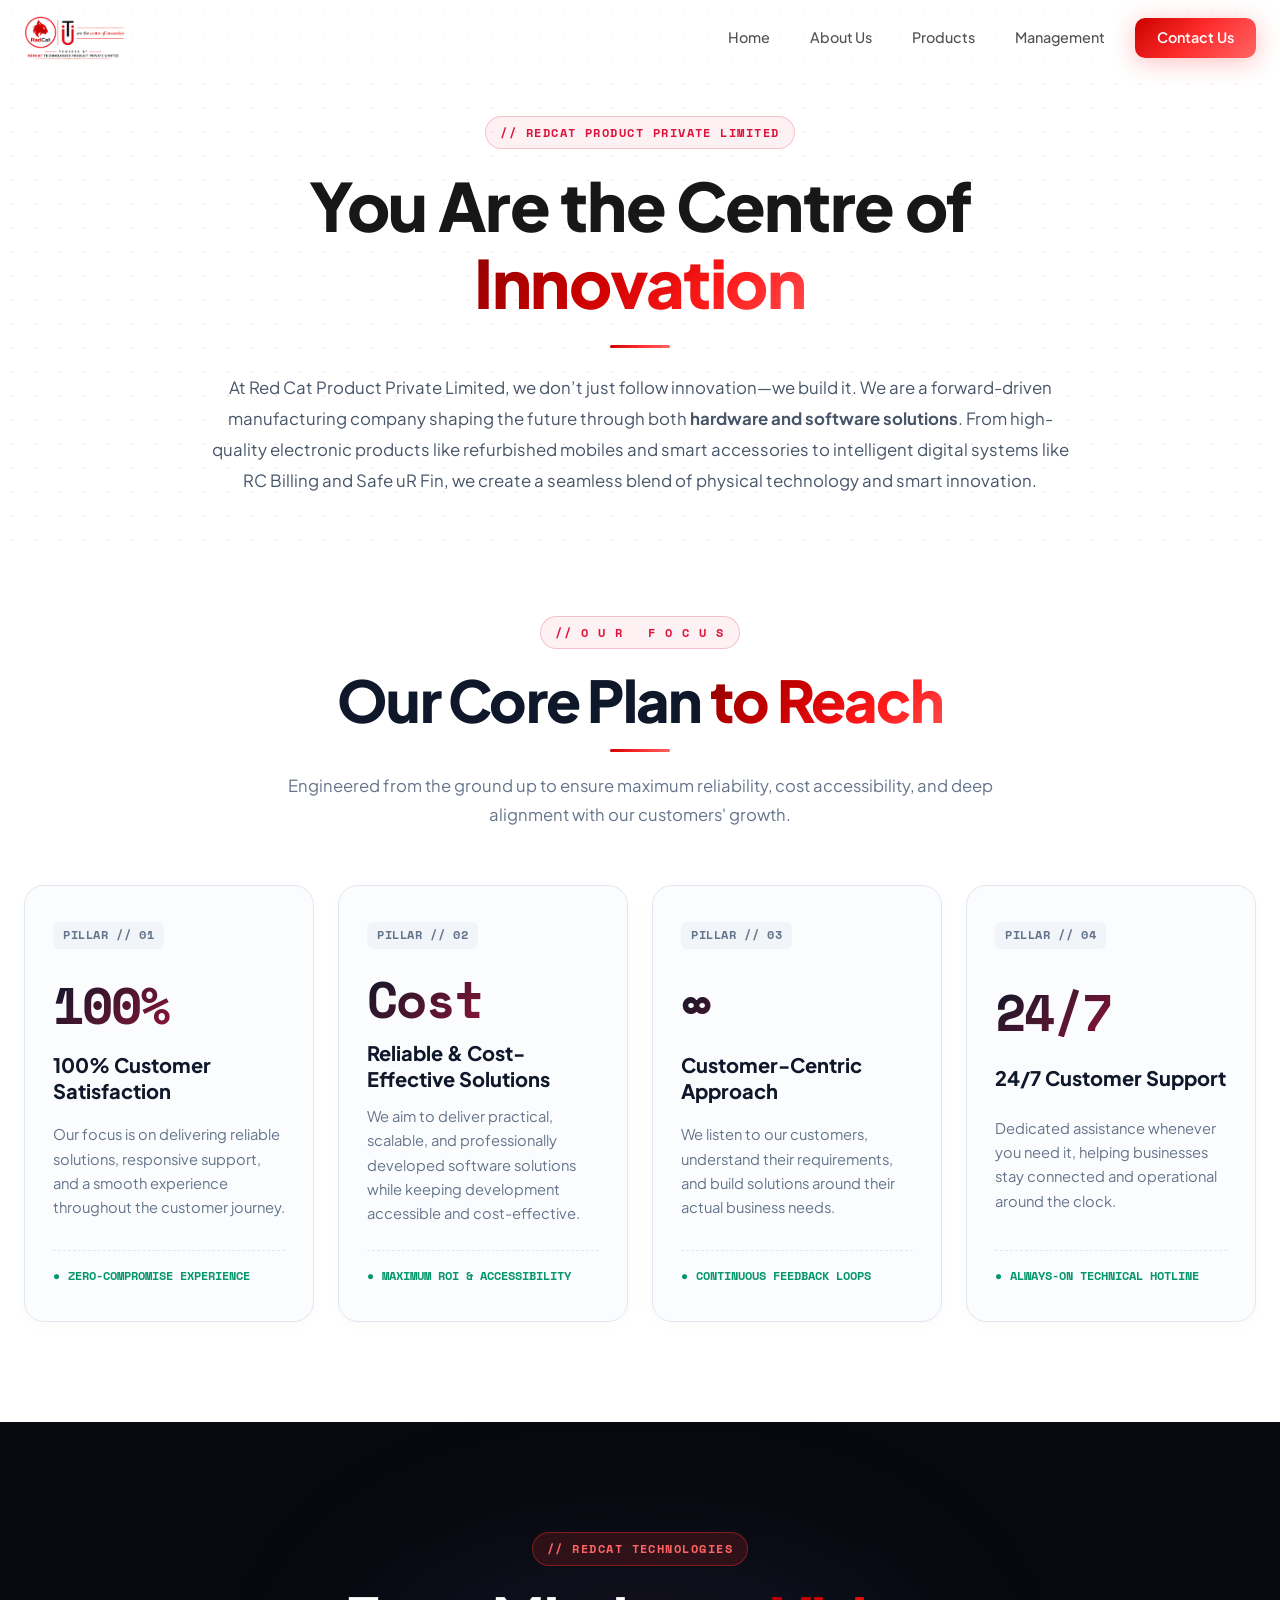
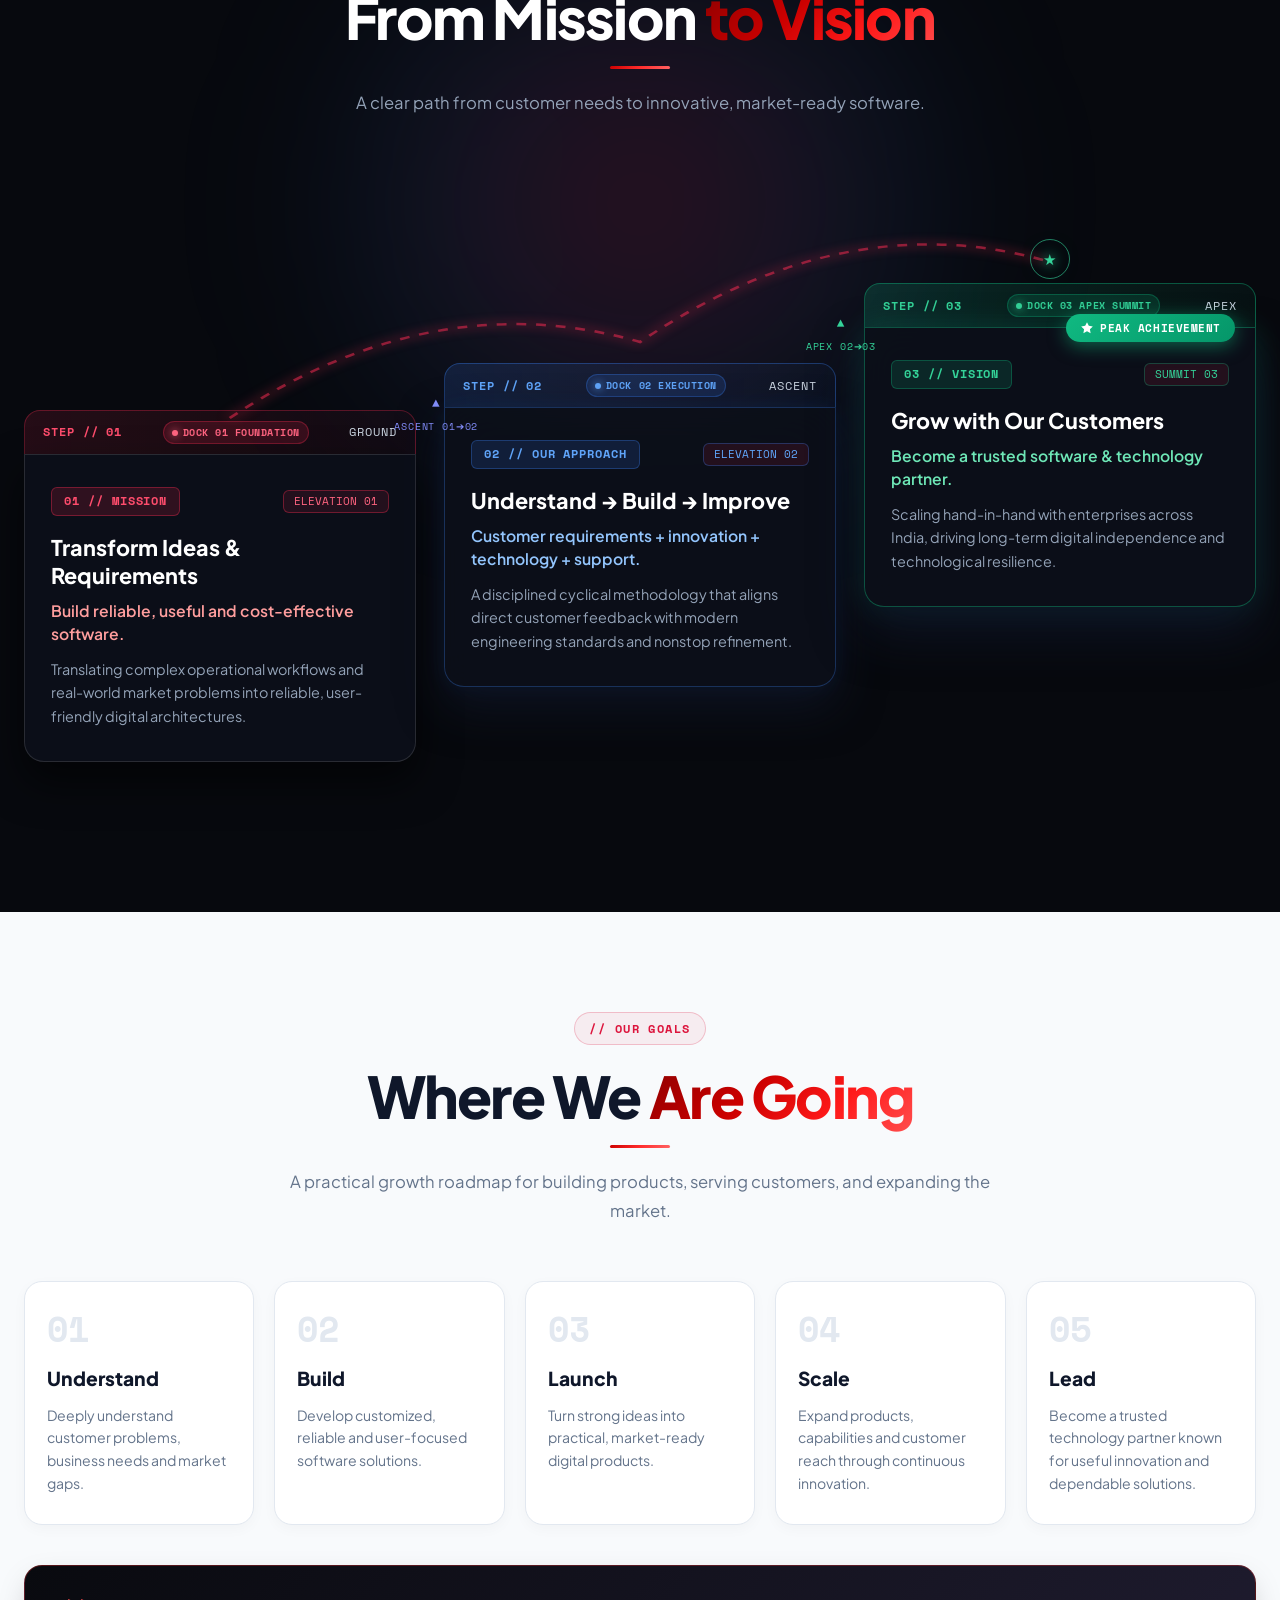
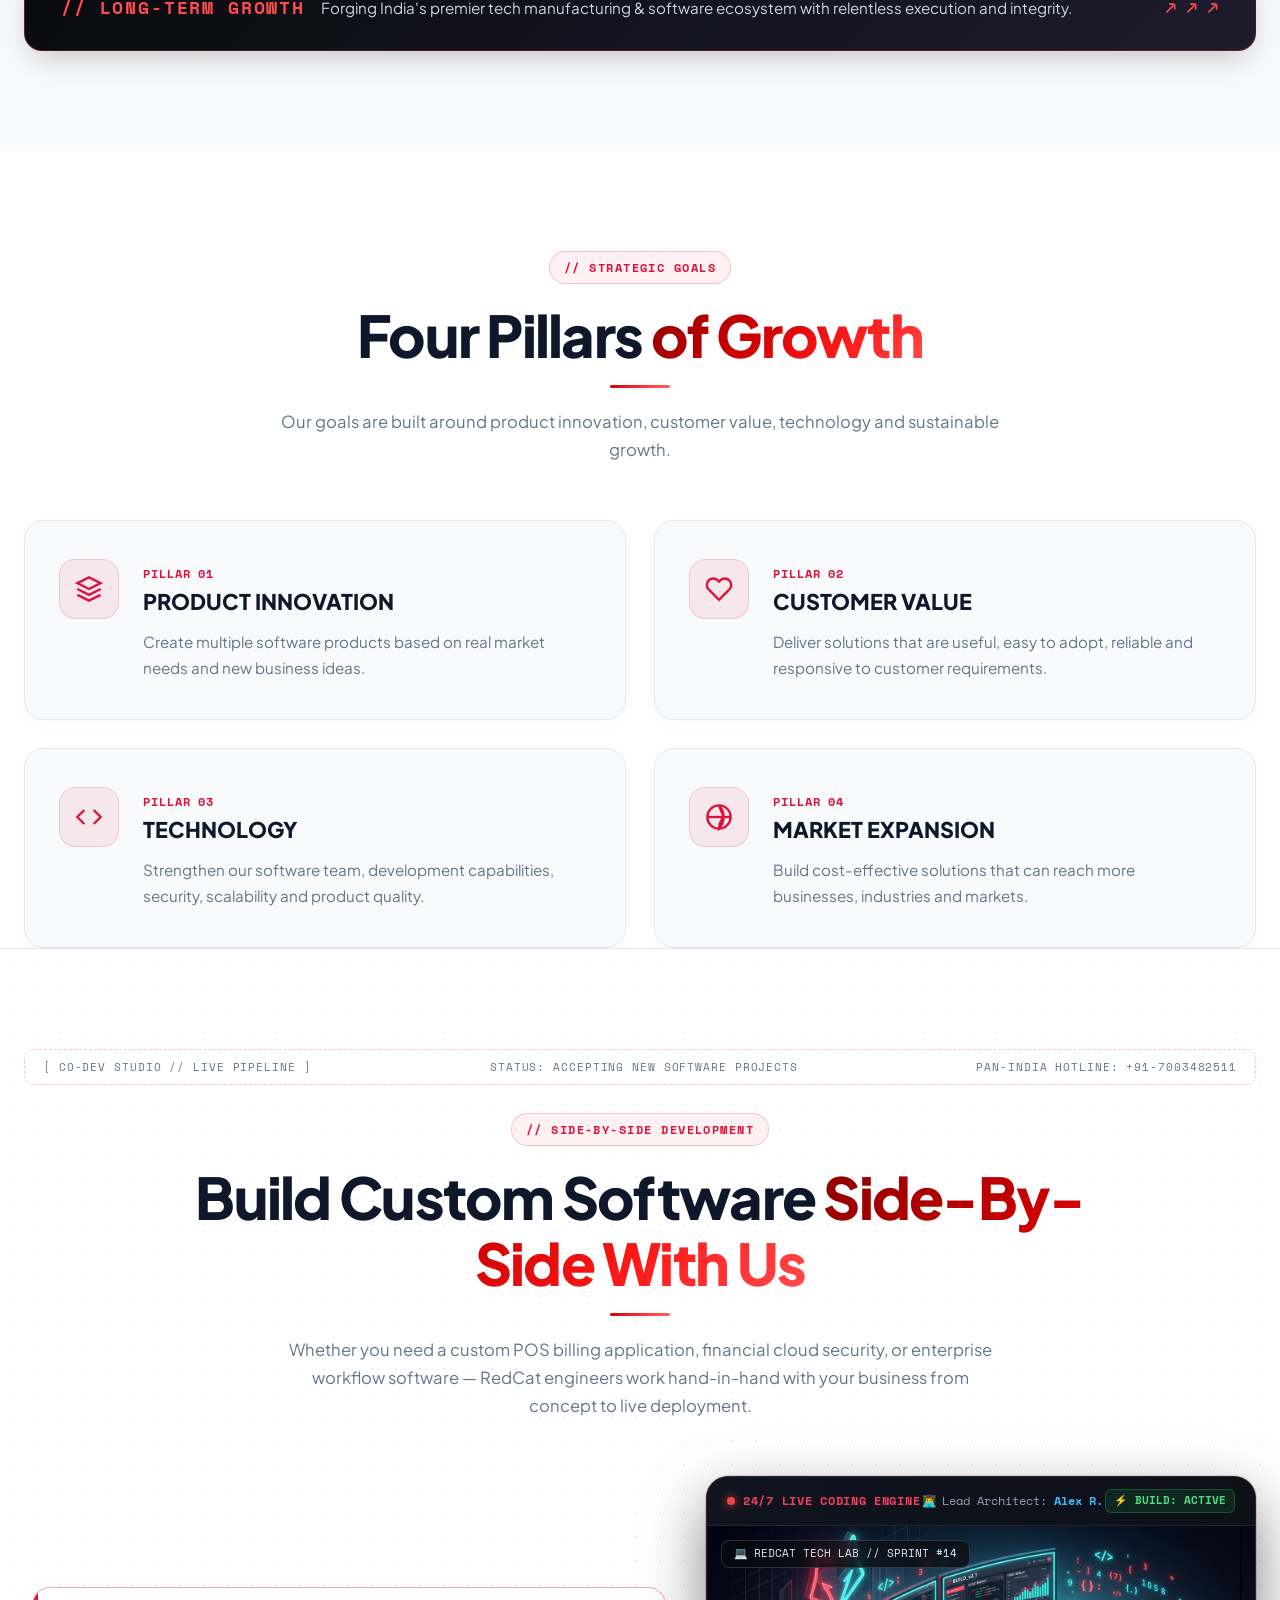
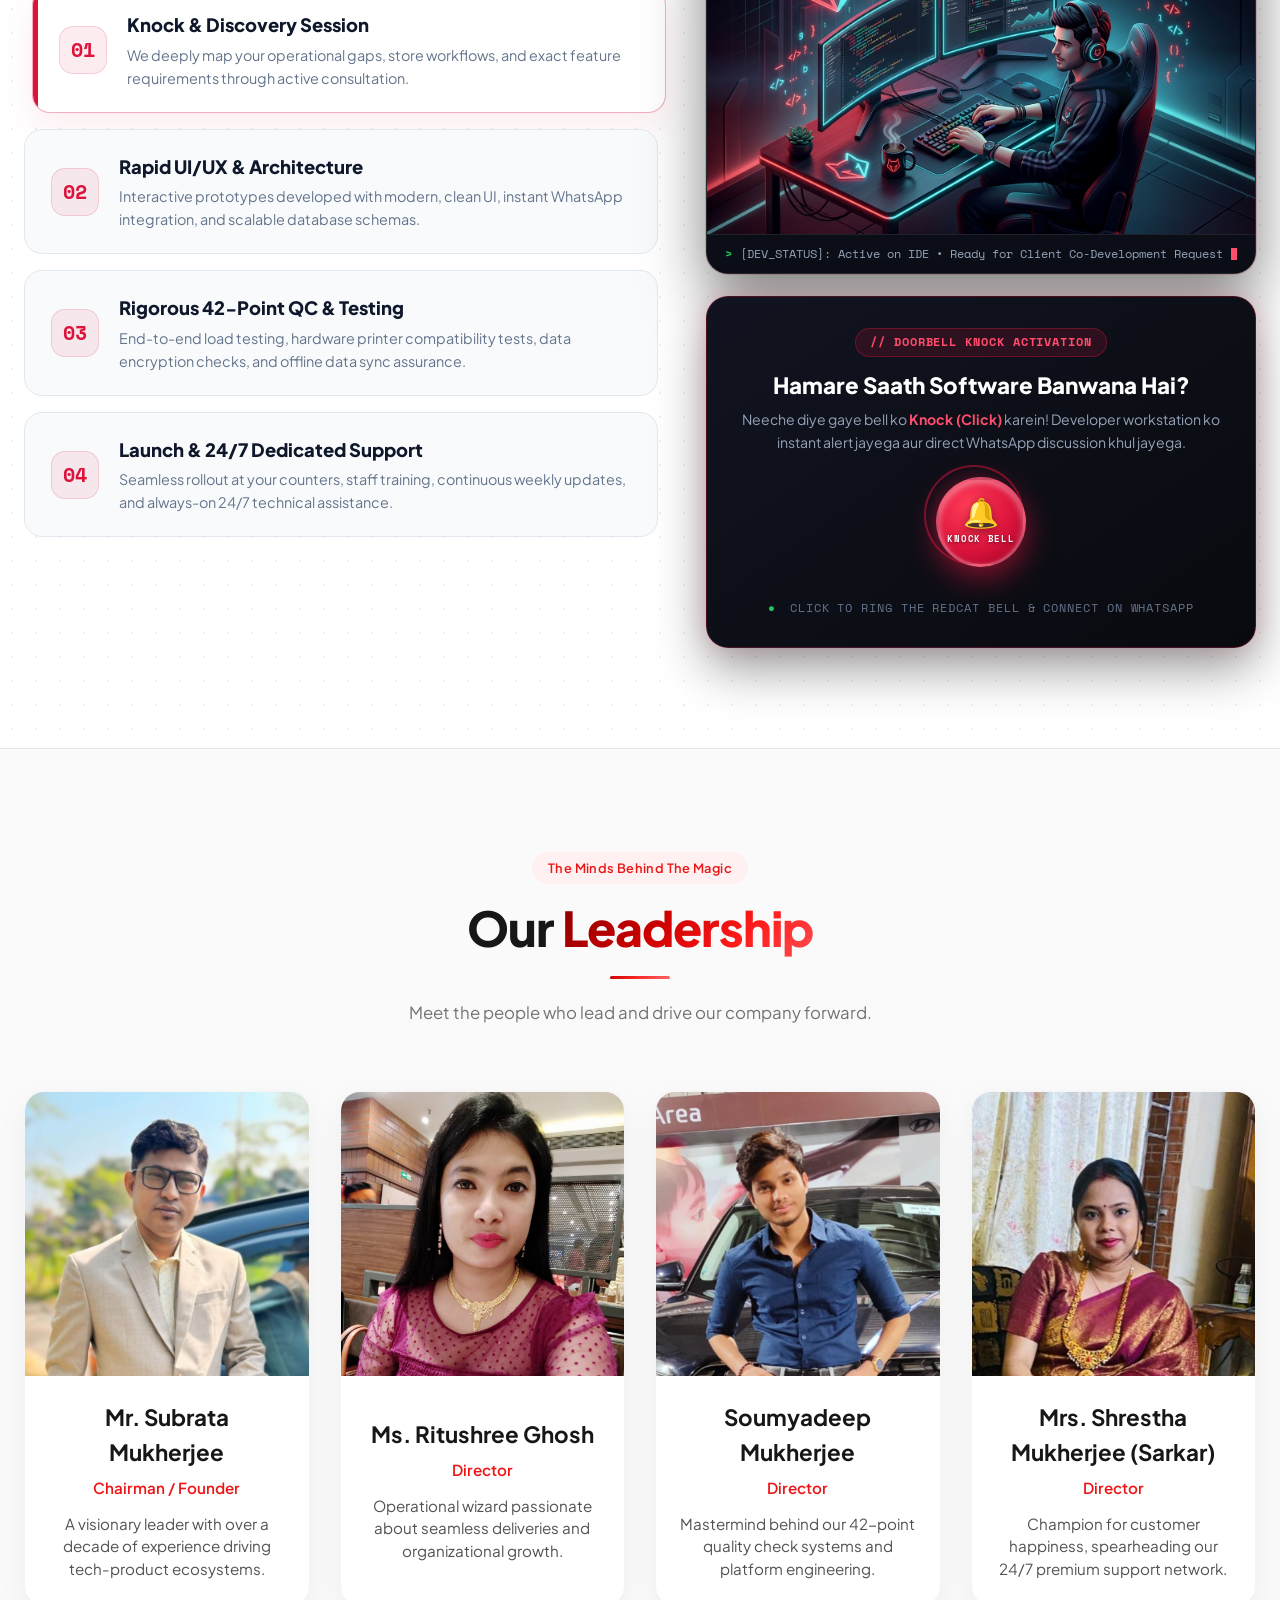
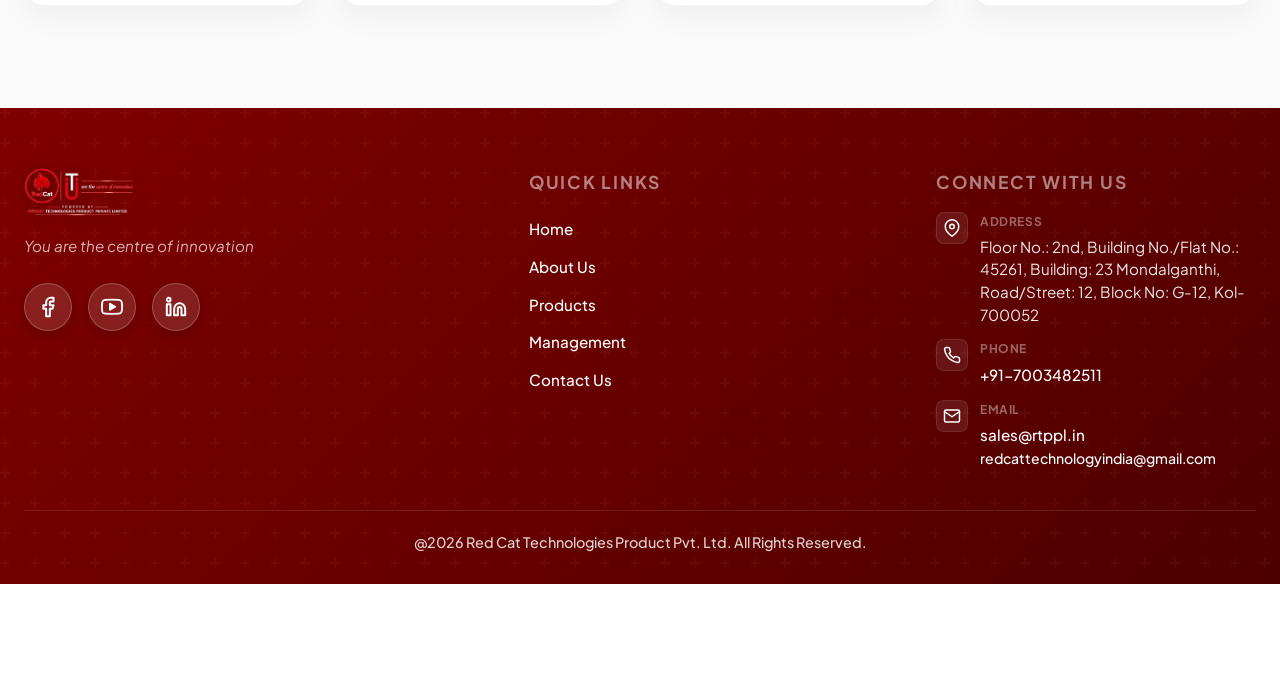
==== about.html @ 02fa11e6 "Website done" ====
<!DOCTYPE html>
<html lang="en">

<head>
    <meta charset="UTF-8">
    <meta name="viewport" content="width=device-width, initial-scale=1.0">
    <meta name="description"
        content="About Red Cat Product Private Limited - Learn about our mission, our focus, and the amazing team driving our innovation.">
    <title>About Us — Red Cat Product Pvt Ltd</title>
    <link rel="preconnect" href="https://fonts.googleapis.com">
    <link rel="preconnect" href="https://fonts.gstatic.com" crossorigin>
    <link
        href="https://fonts.googleapis.com/css2?family=Inter:wght@300;400;500;600;700;800;900&family=Plus+Jakarta+Sans:wght@300;400;500;600;700;800&family=Space+Mono:ital,wght@0,400;0,700;1,400;1,700&display=swap"
        rel="stylesheet">
    <link rel="icon" type="image/png" href="images/logo-badge.png">
    <link rel="stylesheet" href="style.css">
</head>

<body>
    <!-- ===== HEADER / NAVIGATION ===== -->
    <header class="header" id="header">
        <nav class="nav container">
            <a href="index.html" class="nav__logo" id="nav-logo" aria-label="Red Cat Technology Home">
                <img src="images/logo.png" alt="Red Cat Technology" class="nav__logo-img">
            </a>

            <ul class="nav__menu" id="nav-menu">
                <li class="nav__item"><a href="index.html#home" class="nav__link">Home</a></li>
                <li class="nav__item"><a href="about.html" class="nav__link active">About Us</a></li>
                <li class="nav__item"><a href="products.html" class="nav__link">Products</a></li>
                <li class="nav__item"><a href="#leadership" class="nav__link" id="nav-management">Management</a></li>
                <li class="nav__item"><a href="index.html#contact" class="nav__link nav__link--cta">Contact Us</a></li>
            </ul>

            <button class="nav__toggle" id="nav-toggle" aria-label="Toggle navigation">
                <span></span>
                <span></span>
                <span></span>
            </button>
        </nav>
    </header>

    <!-- ===== COMPANY HERO (MODERN NOTHING STYLE) ===== -->
    <section class="hero page-hero bg-dot-matrix"
        style="min-height: 48vh; padding-top: calc(var(--header-height) + 40px); padding-bottom: 60px; align-items: flex-start; text-align: center;">
        <div class="container" style="max-width: var(--container-max); width: 100%;">
            <div class="section-header animate-reveal" style="margin-bottom: 0;">
                <div class="tech-mono-badge">// REDCAT PRODUCT PRIVATE LIMITED</div>
                <h1 class="section-header__title" style="font-size: clamp(2.5rem, 5.2vw, 4.2rem);">You Are the Centre
                    of<br><span class="gradient-text">Innovation</span></h1>
                <div class="section-header__line" style="margin: 24px auto;"></div>
                <p class="section-header__desc"
                    style="max-width: 860px; margin: 0 auto; line-height: 1.85; font-size: 1.05rem; color: #475569;">
                    At Red Cat Product Private Limited, we don’t just follow innovation—we build it. We are a
                    forward-driven manufacturing company shaping the future through both <strong>hardware and software
                        solutions</strong>. From high-quality electronic products like refurbished mobiles and smart
                    accessories to intelligent digital systems like RC Billing and Safe uR Fin, we create a seamless
                    blend of physical technology and smart innovation.
                </p>
            </div>
        </div>
    </section>

    <!-- ===== SECTION 1: OUR FOCUS (THE 4 CORE PILLARS USER SPECIFIED) ===== -->
    <section class="focus-section" id="focus" style="padding-top: 60px;">
        <div class="container" style="max-width: var(--container-max); width: 100%;">
            <div class="tech-section-header animate-reveal">
                <div class="tech-mono-badge">// O U R &nbsp; F O C U S</div>
                <h2 class="tech-section-header__title">Our Core Plan <span class="gradient-text">to Reach</span></h2>
                <div class="section-header__line"></div>
                <p class="tech-section-header__desc">
                    Engineered from the ground up to ensure maximum reliability, cost accessibility, and deep alignment
                    with our customers' growth.
                </p>
            </div>

            <div class="focus-bento-grid">

                <!-- Focus Card 1: 100% Customer Satisfaction -->
                <div class="focus-bento-card animate-reveal" style="--delay: 0.1s">
                    <div class="focus-bento-card__badge-row">
                        <span class="focus-bento-card__tag">PILLAR // 01</span>
                        <div class="ticker-dot"></div>
                    </div>
                    <div class="focus-bento-card__metric">100%</div>
                    <h3 class="focus-bento-card__title">100% Customer Satisfaction</h3>
                    <p class="focus-bento-card__desc">
                        Our focus is on delivering reliable solutions, responsive support, and a smooth experience
                        throughout the customer journey.
                    </p>
                    <div class="focus-bento-card__footer">
                        <span>●</span> <span>ZERO-COMPROMISE EXPERIENCE</span>
                    </div>
                </div>

                <!-- Focus Card 2: Reliable & Cost-Effective Solutions -->
                <div class="focus-bento-card animate-reveal" style="--delay: 0.2s">
                    <div class="focus-bento-card__badge-row">
                        <span class="focus-bento-card__tag">PILLAR // 02</span>
                        <div class="ticker-dot"></div>
                    </div>
                    <div class="focus-bento-card__metric">Cost</div>
                    <h3 class="focus-bento-card__title">Reliable &amp; Cost-Effective Solutions</h3>
                    <p class="focus-bento-card__desc">
                        We aim to deliver practical, scalable, and professionally developed software solutions while
                        keeping development accessible and cost-effective.
                    </p>
                    <div class="focus-bento-card__footer">
                        <span>●</span> <span>MAXIMUM ROI &amp; ACCESSIBILITY</span>
                    </div>
                </div>

                <!-- Focus Card 3: Customer-Centric Approach -->
                <div class="focus-bento-card animate-reveal" style="--delay: 0.3s">
                    <div class="focus-bento-card__badge-row">
                        <span class="focus-bento-card__tag">PILLAR // 03</span>
                        <div class="ticker-dot"></div>
                    </div>
                    <div class="focus-bento-card__metric">∞</div>
                    <h3 class="focus-bento-card__title">Customer-Centric Approach</h3>
                    <p class="focus-bento-card__desc">
                        We listen to our customers, understand their requirements, and build solutions around their
                        actual business needs.
                    </p>
                    <div class="focus-bento-card__footer">
                        <span>●</span> <span>CONTINUOUS FEEDBACK LOOPS</span>
                    </div>
                </div>

                <!-- Focus Card 4: 24/7 Customer Support -->
                <div class="focus-bento-card animate-reveal" style="--delay: 0.4s">
                    <div class="focus-bento-card__badge-row">
                        <span class="focus-bento-card__tag">PILLAR // 04</span>
                        <div class="ticker-dot ticker-dot--red"></div>
                    </div>
                    <div class="focus-bento-card__metric">24/7</div>
                    <h3 class="focus-bento-card__title">24/7 Customer Support</h3>
                    <p class="focus-bento-card__desc">
                        Dedicated assistance whenever you need it, helping businesses stay connected and operational
                        around the clock.
                    </p>
                    <div class="focus-bento-card__footer">
                        <span>●</span> <span>ALWAYS-ON TECHNICAL HOTLINE</span>
                    </div>
                </div>

            </div>
        </div>
    </section>

    <!-- ===== SECTION 2: REDCAT TECHNOLOGIES FROM MISSION TO VISION ===== -->
    <section class="mv-section" id="mission-vision">
        <div class="mv-section__bg-glow"></div>
        <div class="container" style="max-width: var(--container-max); width: 100%;">
            <div class="tech-section-header animate-reveal" style="color: #ffffff;">
                <div class="tech-mono-badge"
                    style="background: rgba(255,45,45,0.15); border-color: rgba(255,45,45,0.4); color: #ff6464;">
                    // REDCAT TECHNOLOGIES
                </div>
                <h2 class="tech-section-header__title" style="color: #ffffff;">From Mission <span
                        class="gradient-text">to Vision</span></h2>
                <div class="section-header__line"></div>
                <p class="tech-section-header__desc" style="color: #94a3b8;">
                    A clear path from customer needs to innovative, market-ready software.
                </p>
            </div>

            <!-- Ascending Staircase ("Siri") with Safe Overhead Quantum Ascent Track -->
            <div class="mv-staircase-wrapper">

                <!-- Animated Trajectory Overhead Conduit Rail (100% Above Text) -->
                <div class="mv-ball-track-container" aria-hidden="true">
                    <!-- Staggered Continuous One-Way Stream of Quantum Photons (No reverse visible) -->
                    <div class="mv-climbing-ball mv-ball--1">
                        <span class="mv-ball-core"></span>
                        <span class="mv-ball-glow"></span>
                        <span class="mv-ball-pulse-ring"></span>
                    </div>
                    <div class="mv-climbing-ball mv-ball--2">
                        <span class="mv-ball-core"></span>
                        <span class="mv-ball-glow"></span>
                        <span class="mv-ball-pulse-ring"></span>
                    </div>
                    <div class="mv-climbing-ball mv-ball--3">
                        <span class="mv-ball-core"></span>
                        <span class="mv-ball-glow"></span>
                        <span class="mv-ball-pulse-ring"></span>
                    </div>

                    <!-- Summit Victory Beacon at Step 3 (Apex) -->
                    <div class="mv-summit-victory-beacon">
                        <span class="summit-victory-ring"></span>
                        <span class="summit-victory-core">★</span>
                    </div>
                    <!-- Overhead Trajectory Guide Dashed Path (Positioned Safely in Overhead Space) -->
                    <svg class="mv-trajectory-svg" viewBox="0 0 1000 320" preserveAspectRatio="none" fill="none">
                        <!-- Ambient Blur Glow Path -->
                        <path d="M 167 245 Q 333 110 500 169 Q 667 30 833 89" class="mv-trajectory-path-glow" />
                        <!-- Animated Neon Dashed Guide Line -->
                        <path d="M 167 245 Q 333 110 500 169 Q 667 30 833 89" stroke="rgba(255, 45, 85, 0.5)"
                            stroke-width="2.5" stroke-dasharray="8 8" class="mv-trajectory-path" />
                    </svg>
                </div>

                <!-- Inter-card Gap Ascent Connectors (In open gaps between cards) -->
                <div class="mv-gap-bridge mv-gap-bridge--1to2" aria-hidden="true">
                    <span class="bridge-arrow">▲</span>
                    <span>ASCENT 01➔02</span>
                </div>
                <div class="mv-gap-bridge mv-gap-bridge--2to3" aria-hidden="true">
                    <span class="bridge-arrow">▲</span>
                    <span>APEX 02➔03</span>
                </div>

                <div class="mv-staircase-grid">

                    <!-- Step 1: Base Step (Mission) -->
                    <div class="mv-step mv-step--1 animate-reveal" style="--delay: 0.1s" data-step-level="1">
                        <div class="mv-step-pedestal">
                            <span class="mv-step-pedestal-num">STEP // 01</span>
                            <span class="mv-dock-status mv-dock-status--1"><span class="dock-dot"></span>DOCK 01
                                FOUNDATION</span>
                            <span class="mv-step-pedestal-label">GROUND</span>
                        </div>
                        <div class="mv-card">
                            <div class="mv-card__header-badge">
                                <span class="mv-card__step-tag">01 // MISSION</span>
                                <span class="step-altitude-tag">ELEVATION 01</span>
                            </div>
                            <h3 class="mv-card__title">Transform Ideas &amp; Requirements</h3>
                            <p class="mv-card__headline">Build reliable, useful and cost-effective software.</p>
                            <p class="mv-card__desc">
                                Translating complex operational workflows and real-world market problems into reliable,
                                user-friendly digital architectures.
                            </p>
                        </div>
                    </div>

                    <!-- Step 2: Mid Step (Our Approach) -->
                    <div class="mv-step mv-step--2 animate-reveal" style="--delay: 0.25s" data-step-level="2">
                        <div class="mv-step-pedestal mv-step-pedestal--mid">
                            <span class="mv-step-pedestal-num">STEP // 02</span>
                            <span class="mv-dock-status mv-dock-status--2"><span class="dock-dot"></span>DOCK 02
                                EXECUTION</span>
                            <span class="mv-step-pedestal-label">ASCENT</span>
                        </div>
                        <div class="mv-card mv-card--mid">
                            <div class="mv-card__header-badge">
                                <span class="mv-card__step-tag"
                                    style="background: rgba(59, 130, 246, 0.15); color: #60a5fa; border-color: rgba(59, 130, 246, 0.3);">02
                                    // OUR APPROACH</span>
                                <span class="step-altitude-tag"
                                    style="color: #60a5fa; border-color: rgba(59, 130, 246, 0.3);">ELEVATION 02</span>
                            </div>
                            <h3 class="mv-card__title">Understand → Build → Improve</h3>
                            <p class="mv-card__headline" style="color: #93c5fd;">Customer requirements + innovation +
                                technology + support.</p>
                            <p class="mv-card__desc">
                                A disciplined cyclical methodology that aligns direct customer feedback with modern
                                engineering standards and nonstop refinement.
                            </p>
                        </div>
                    </div>

                    <!-- Step 3: Summit Step (Vision) -->
                    <div class="mv-step mv-step--3 animate-reveal" style="--delay: 0.4s" data-step-level="3">
                        <div class="mv-step-pedestal mv-step-pedestal--top">
                            <span class="mv-step-pedestal-num">STEP // 03</span>
                            <span class="mv-dock-status mv-dock-status--3"><span class="dock-dot"></span>DOCK 03 APEX
                                SUMMIT</span>
                            <span class="mv-step-pedestal-label">APEX</span>
                        </div>
                        <div class="mv-card mv-card--summit">
                            <div class="mv-summit-crown-badge">
                                <svg width="14" height="14" viewBox="0 0 24 24" fill="currentColor">
                                    <polygon
                                        points="12 2 15.09 8.26 22 9.27 17 14.14 18.18 21.02 12 17.77 5.82 21.02 7 14.14 2 9.27 8.91 8.26 12 2" />
                                </svg>
                                <span>PEAK ACHIEVEMENT</span>
                            </div>
                            <div class="mv-card__header-badge">
                                <span class="mv-card__step-tag"
                                    style="background: rgba(16, 185, 129, 0.15); color: #34d399; border-color: rgba(16, 185, 129, 0.3);">03
                                    // VISION</span>
                                <span class="step-altitude-tag"
                                    style="color: #34d399; border-color: rgba(16, 185, 129, 0.3);">SUMMIT 03</span>
                            </div>
                            <h3 class="mv-card__title">Grow with Our Customers</h3>
                            <p class="mv-card__headline" style="color: #6ee7b7;">Become a trusted software &amp;
                                technology partner.</p>
                            <p class="mv-card__desc">
                                Scaling hand-in-hand with enterprises across India, driving long-term digital
                                independence and technological resilience.
                            </p>
                        </div>
                    </div>

                </div>
            </div>
        </div>
    </section>

    <!-- ===== SECTION 3: OUR GOALS (01-05 ROADMAP WHERE WE ARE GOING) ===== -->
    <section class="roadmap-section bg-dot-matrix" id="roadmap">
        <div class="container" style="max-width: var(--container-max); width: 100%;">
            <div class="tech-section-header animate-reveal">
                <div class="tech-mono-badge">// OUR GOALS</div>
                <h2 class="tech-section-header__title">Where We <span class="gradient-text">Are Going</span></h2>
                <div class="section-header__line"></div>
                <p class="tech-section-header__desc">
                    A practical growth roadmap for building products, serving customers, and expanding the market.
                </p>
            </div>

            <!-- 5 Roadmap Milestone Cards -->
            <div class="roadmap-grid">

                <div class="roadmap-card animate-reveal" style="--delay: 0.1s">
                    <div class="roadmap-card__num">01</div>
                    <h3 class="roadmap-card__title">Understand</h3>
                    <p class="roadmap-card__desc">
                        Deeply understand customer problems, business needs and market gaps.
                    </p>
                </div>

                <div class="roadmap-card animate-reveal" style="--delay: 0.2s">
                    <div class="roadmap-card__num">02</div>
                    <h3 class="roadmap-card__title">Build</h3>
                    <p class="roadmap-card__desc">
                        Develop customized, reliable and user-focused software solutions.
                    </p>
                </div>

                <div class="roadmap-card animate-reveal" style="--delay: 0.3s">
                    <div class="roadmap-card__num">03</div>
                    <h3 class="roadmap-card__title">Launch</h3>
                    <p class="roadmap-card__desc">
                        Turn strong ideas into practical, market-ready digital products.
                    </p>
                </div>

                <div class="roadmap-card animate-reveal" style="--delay: 0.4s">
                    <div class="roadmap-card__num">04</div>
                    <h3 class="roadmap-card__title">Scale</h3>
                    <p class="roadmap-card__desc">
                        Expand products, capabilities and customer reach through continuous innovation.
                    </p>
                </div>

                <div class="roadmap-card animate-reveal" style="--delay: 0.5s">
                    <div class="roadmap-card__num">05</div>
                    <h3 class="roadmap-card__title">Lead</h3>
                    <p class="roadmap-card__desc">
                        Become a trusted technology partner known for useful innovation and dependable solutions.
                    </p>
                </div>

            </div>

            <!-- Long-Term Growth Trajectory Banner -->
            <div class="roadmap-banner animate-reveal" style="--delay: 0.6s">
                <div class="roadmap-banner__text">
                    <span class="roadmap-banner__title">// LONG-TERM GROWTH</span>
                    <span class="roadmap-banner__desc">Forging India's premier tech manufacturing & software ecosystem
                        with relentless execution and integrity.</span>
                </div>
                <div class="roadmap-banner__arrows">
                    <span>↗</span><span>↗</span><span>↗</span>
                </div>
            </div>

        </div>
    </section>

    <!-- ===== SECTION 4: STRATEGIC GOALS (FOUR PILLARS OF GROWTH) ===== -->
    <section class="pillars-section" id="pillars">
        <div class="container" style="max-width: var(--container-max); width: 100%;">
            <div class="tech-section-header animate-reveal">
                <div class="tech-mono-badge">// STRATEGIC GOALS</div>
                <h2 class="tech-section-header__title">Four Pillars <span class="gradient-text">of Growth</span></h2>
                <div class="section-header__line"></div>
                <p class="tech-section-header__desc">
                    Our goals are built around product innovation, customer value, technology and sustainable growth.
                </p>
            </div>

            <div class="pillars-grid">

                <!-- Pillar 1: Product Innovation -->
                <div class="pillar-card animate-reveal" style="--delay: 0.1s">
                    <div class="pillar-card__icon-box">
                        <svg width="28" height="28" viewBox="0 0 24 24" fill="none" stroke="currentColor"
                            stroke-width="2">
                            <polygon points="12 2 2 7 12 12 22 7 12 2"></polygon>
                            <polyline points="2 17 12 22 22 17"></polyline>
                            <polyline points="2 12 12 17 22 12"></polyline>
                        </svg>
                    </div>
                    <div class="pillar-card__content">
                        <span class="pillar-card__tag">Pillar 01</span>
                        <h3 class="pillar-card__title">PRODUCT INNOVATION</h3>
                        <p class="pillar-card__desc">
                            Create multiple software products based on real market needs and new business ideas.
                        </p>
                    </div>
                </div>

                <!-- Pillar 2: Customer Value -->
                <div class="pillar-card animate-reveal" style="--delay: 0.2s">
                    <div class="pillar-card__icon-box">
                        <svg width="28" height="28" viewBox="0 0 24 24" fill="none" stroke="currentColor"
                            stroke-width="2">
                            <path
                                d="M20.84 4.61a5.5 5.5 0 0 0-7.78 0L12 5.67l-1.06-1.06a5.5 5.5 0 0 0-7.78 7.78l1.06 1.06L12 21.23l7.78-7.78 1.06-1.06a5.5 5.5 0 0 0 0-7.78z">
                            </path>
                        </svg>
                    </div>
                    <div class="pillar-card__content">
                        <span class="pillar-card__tag">Pillar 02</span>
                        <h3 class="pillar-card__title">CUSTOMER VALUE</h3>
                        <p class="pillar-card__desc">
                            Deliver solutions that are useful, easy to adopt, reliable and responsive to customer
                            requirements.
                        </p>
                    </div>
                </div>

                <!-- Pillar 3: Technology -->
                <div class="pillar-card animate-reveal" style="--delay: 0.3s">
                    <div class="pillar-card__icon-box">
                        <svg width="28" height="28" viewBox="0 0 24 24" fill="none" stroke="currentColor"
                            stroke-width="2">
                            <polyline points="16 18 22 12 16 6"></polyline>
                            <polyline points="8 6 2 12 8 18"></polyline>
                        </svg>
                    </div>
                    <div class="pillar-card__content">
                        <span class="pillar-card__tag">Pillar 03</span>
                        <h3 class="pillar-card__title">TECHNOLOGY</h3>
                        <p class="pillar-card__desc">
                            Strengthen our software team, development capabilities, security, scalability and product
                            quality.
                        </p>
                    </div>
                </div>

                <!-- Pillar 4: Market Expansion -->
                <div class="pillar-card animate-reveal" style="--delay: 0.4s">
                    <div class="pillar-card__icon-box">
                        <svg width="28" height="28" viewBox="0 0 24 24" fill="none" stroke="currentColor"
                            stroke-width="2">
                            <circle cx="12" cy="12" r="10"></circle>
                            <line x1="2" y1="12" x2="22" y2="12"></line>
                            <path d="M12 2a15.3 15.3 0 0 1 4 10 15.3 15.3 0 0 1-4 10 15.3 15.3 0 0 1 4-10z"></path>
                        </svg>
                    </div>
                    <div class="pillar-card__content">
                        <span class="pillar-card__tag">Pillar 04</span>
                        <h3 class="pillar-card__title">MARKET EXPANSION</h3>
                        <p class="pillar-card__desc">
                            Build cost-effective solutions that can reach more businesses, industries and markets.
                        </p>
                    </div>
                </div>

            </div>
        </div>
        <!-- ===== CO-DEVELOPMENT ENGINE & DOORBELL KNOCK (BUILD WITH REDCAT) ===== -->
        <section class="codev-section bg-cyber-net" id="codev-engine">
            <div class="container" style="max-width: var(--container-max); width: 100%;">

                <div class="tech-net-coordinates">
                    <span>[ CO-DEV STUDIO // LIVE PIPELINE ]</span>
                    <span>STATUS: ACCEPTING NEW SOFTWARE PROJECTS</span>
                    <span>PAN-INDIA HOTLINE: +91-7003482511</span>
                </div>

                <div class="tech-section-header animate-reveal" style="--delay: 0s">
                    <div class="tech-mono-badge">// SIDE-BY-SIDE DEVELOPMENT</div>
                    <h2 class="tech-section-header__title">Build Custom Software <span
                            class="gradient-text">Side-By-Side With Us</span></h2>
                    <div class="section-header__line"></div>
                    <p class="tech-section-header__desc">
                        Whether you need a custom POS billing application, financial cloud security, or enterprise
                        workflow software — RedCat engineers work hand-in-hand with your business from concept to live
                        deployment.
                    </p>
                </div>

                <div class="codev-grid">
                    <!-- Left: 4 Collaborative Steps -->
                    <div class="codev-steps-container">

                        <div class="codev-step-card active" data-step="1">
                            <div class="codev-step-num">01</div>
                            <div class="codev-step-content">
                                <h4>Knock &amp; Discovery Session</h4>
                                <p>We deeply map your operational gaps, store workflows, and exact feature requirements
                                    through active consultation.</p>
                            </div>
                        </div>

                        <div class="codev-step-card" data-step="2">
                            <div class="codev-step-num">02</div>
                            <div class="codev-step-content">
                                <h4>Rapid UI/UX &amp; Architecture</h4>
                                <p>Interactive prototypes developed with modern, clean UI, instant WhatsApp integration,
                                    and scalable database schemas.</p>
                            </div>
                        </div>

                        <div class="codev-step-card" data-step="3">
                            <div class="codev-step-num">03</div>
                            <div class="codev-step-content">
                                <h4>Rigorous 42-Point QC &amp; Testing</h4>
                                <p>End-to-end load testing, hardware printer compatibility tests, data encryption
                                    checks, and offline data sync assurance.</p>
                            </div>
                        </div>

                        <div class="codev-step-card" data-step="4">
                            <div class="codev-step-num">04</div>
                            <div class="codev-step-content">
                                <h4>Launch &amp; 24/7 Dedicated Support</h4>
                                <p>Seamless rollout at your counters, staff training, continuous weekly updates, and
                                    always-on 24/7 technical assistance.</p>
                            </div>
                        </div>

                    </div>

                    <!-- Right: 24/7 Live Developer Coding Workstation & Doorbell Console -->
                    <div class="dev-code-console-wrapper animate-reveal" style="--delay: 0.2s">

                        <!-- 24/7 Live Developer Coding Workstation -->
                        <div class="dev-workstation-card">

                            <!-- High-Tech HUD Header -->
                            <div class="dev-hud-header">
                                <div class="dev-hud-status-badge">
                                    <span class="dev-live-pulse-dot"></span>
                                    <span>24/7 LIVE CODING ENGINE</span>
                                </div>
                                <div class="dev-hud-engineer-tag">
                                    👨‍💻 <span>Lead Architect: <strong>Alex R.</strong></span>
                                </div>
                                <div class="dev-hud-metrics">
                                    <span>⚡ BUILD: ACTIVE</span>
                                </div>
                            </div>

                            <!-- Visual Stage with Developer at Workstation -->
                            <div class="dev-live-stage">
                                <img src="images/developer-coding.jpg"
                                    alt="RedCat Lead Developer Live Coding Custom Software" class="dev-live-img"
                                    loading="lazy">

                                <!-- Laser Scanline over Dual Monitors -->
                                <div class="dev-screen-scanline" aria-hidden="true"></div>

                                <!-- Top Ambient Stage Badge -->
                                <div class="dev-ambient-badge">
                                    <span>💻</span>
                                    <span>REDCAT TECH LAB // SPRINT #14</span>
                                </div>

                                <!-- Floating Hologram Code Particles around Developer -->
                                <div class="dev-code-particles" aria-hidden="true">
                                    <span class="code-particle code-particle--1">&lt;React.Native /&gt;</span>
                                    <span class="code-particle code-particle--2">{ CloudPOS: 200 }</span>
                                    <span class="code-particle code-particle--3">const RedCatEngine</span>
                                    <span class="code-particle code-particle--4">⚡ 42-QC Passed</span>
                                </div>

                                <!-- Knock Alert Reactive Overlay -->
                                <div class="dev-knock-overlay" id="dev-knock-overlay-about">
                                    <div class="dev-knock-overlay__icon">🔔</div>
                                    <div class="dev-knock-overlay__title">CLIENT KNOCK DETECTED!</div>
                                    <div class="dev-knock-overlay__desc">Lead Architect connecting with you on WhatsApp
                                        right now...</div>
                                </div>
                            </div>

                            <!-- Real-Time Compilation Terminal Ticker -->
                            <div class="dev-live-ticker">
                                <div class="dev-ticker-text">
                                    <span class="dev-ticker-arrow">&gt;</span>
                                    <span id="dev-terminal-msg-about">[DEV_STATUS]: Active on IDE • Ready for Client
                                        Co-Development Request</span>
                                    <span class="dev-ticker-cursor"></span>
                                </div>
                            </div>

                        </div>

                        <!-- Ultra-Premium Doorbell Knock Console -->
                        <div class="bell-knock-card">
                            <div class="bell-knock-badge">// DOORBELL KNOCK ACTIVATION</div>
                            <h3 class="bell-knock-title">Hamare Saath Software Banwana Hai?</h3>
                            <p class="bell-knock-desc">
                                Neeche diye gaye bell ko <strong>Knock (Click)</strong> karein! Developer workstation ko
                                instant alert jayega aur direct WhatsApp discussion khul jayega.
                            </p>

                            <div class="bell-trigger-wrapper">
                                <div class="bell-trigger-ripple"></div>
                                <button type="button" class="bell-trigger-btn" id="bell-knock-btn-about"
                                    aria-label="Knock Doorbell for Custom Software">
                                    <span class="bell-trigger-icon">🔔</span>
                                    <span class="bell-trigger-label">KNOCK BELL</span>
                                </button>
                            </div>

                            <div class="bell-knock-hint">
                                <span>●</span> CLICK TO RING THE REDCAT BELL &amp; CONNECT ON WHATSAPP
                            </div>
                        </div>

                    </div>
                </div>

            </div>
        </section>

        <!-- Notification Toast Message -->
        <div class="bell-toast-msg" id="bell-toast" role="status" aria-live="polite">
            <span style="font-size: 1.8rem;">🔔</span>
            <div>
                <strong style="color: #ff4d4d; display: block; font-size: 0.95rem;">Doorbell Knocked
                    Successfully!</strong>
                <span style="font-size: 0.85rem; color: #cbd5e1;">Opening RedCat Developer Hotline on WhatsApp...</span>
            </div>
        </div>

        <!-- ===== OUR LEADERSHIP & MANAGEMENT ===== -->
        <section class="section section--alt" id="leadership">
            <span id="team" style="display:block; position:relative; top:-90px; visibility:hidden;"></span>
            <div class="container">
                <div class="section-header animate-reveal">
                    <span class="section__tag">The Minds Behind The Magic</span>
                    <h2 class="section-header__title">Our <span class="gradient-text">Leadership</span></h2>
                    <div class="section-header__line"></div>
                    <p class="section-header__desc">Meet the people who lead and drive our company forward.</p>
                </div>

                <div class="team-grid">
                    <!-- Team Member 1 -->
                    <div class="team-card animate-reveal" data-team-id="1">
                        <div class="team-card__img-wrapper">
                            <img src="images/ceo.jpg" alt="Mr. Subrata Photo" class="team-card__img">
                            <div class="team-card__overlay">
                                <span>View Profile</span>
                            </div>
                        </div>
                        <div class="team-card__info">
                            <h3 class="team-card__name">Mr. Subrata Mukherjee</h3>
                            <p class="team-card__role">Chairman / Founder</p>
                            <p class="team-card__brief">A visionary leader with over a decade of experience driving
                                tech-product ecosystems.</p>
                        </div>
                        <!-- Hidden Full Data for Modal -->
                        <div class="team-card__full-data" style="display:none;">
                            <div class="bio">Welcome to REDCAT TECHNOLOGY PRODUCT PVT. LTD.
                                We grow through feedback, innovation, and continuous evolution—building meaningful
                                solutions.
                                “You Are the Centre of Innovation” drives us, because every idea begins with you.
                                With gratitude, Team Redcat.</div>
                            <div class="exp">12+ Years in Consumer Electronics & E-Commerce</div>
                            <div class="contact">sales@rtppl.in</div>
                        </div>
                    </div>

                    <!-- Team Member 2 -->
                    <div class="team-card animate-reveal" data-team-id="2">
                        <div class="team-card__img-wrapper">
                            <img src="images/gm.jpg" alt="Ms. Ritushree Photo" class="team-card__img">
                            <div class="team-card__overlay">
                                <span>View Profile</span>
                            </div>
                        </div>
                        <div class="team-card__info">
                            <h3 class="team-card__name">Ms. Ritushree Ghosh</h3>
                            <p class="team-card__role">Director</p>
                            <p class="team-card__brief">Operational wizard passionate about seamless deliveries and
                                organizational growth.</p>
                        </div>
                        <div class="team-card__full-data" style="display:none;">
                            <div class="bio">At REDCAT TECHNOLOGY PRODUCT PVT. LTD., we create meaningful technology
                                shaped
                                by people. “You Are the Centre of Innovation” drives us to innovate with purpose,
                                delivering
                                smarter, human-centric solutions every day.</div>
                            <div class="exp">8+ Years in Operations & Supply Chain Analytics</div>
                            <div class="contact">sales@rtppl.in</div>
                        </div>
                    </div>

                    <!-- Team Member 3 -->
                    <div class="team-card animate-reveal" data-team-id="3">
                        <div class="team-card__img-wrapper">
                            <img src="images/soumyadeep.jpg" alt="Soumyadeep Mukherjee Photo" class="team-card__img">
                            <div class="team-card__overlay">
                                <span>View Profile</span>
                            </div>
                        </div>
                        <div class="team-card__info">
                            <h3 class="team-card__name">Soumyadeep Mukherjee</h3>
                            <p class="team-card__role">Director</p>
                            <p class="team-card__brief">Mastermind behind our 42-point quality check systems and
                                platform
                                engineering.</p>
                        </div>
                        <div class="team-card__full-data" style="display:none;">
                            <div class="bio">At REDCAT TECHNOLOGY PRODUCT PVT. LTD., we build future-ready solutions
                                driven
                                by insight and innovation. “You Are the Centre of Innovation” inspires us to create
                                impactful, powerful technology designed around you.</div>
                            <div class="exp">10+ Years in Hardware Diagnostics & Device Repair</div>
                            <div class="contact">sales@rtppl.in</div>
                        </div>
                    </div>

                    <!-- Team Member 4 -->
                    <div class="team-card animate-reveal" data-team-id="4">
                        <div class="team-card__img-wrapper">
                            <img src="images/shrestha.jpg" alt="Ms. Shrestha Photo" class="team-card__img">
                            <div class="team-card__overlay">
                                <span>View Profile</span>
                            </div>
                        </div>
                        <div class="team-card__info">
                            <h3 class="team-card__name">Mrs. Shrestha Mukherjee (Sarkar)</h3>
                            <p class="team-card__role">Director</p>
                            <p class="team-card__brief">Champion for customer happiness, spearheading our 24/7 premium
                                support network.</p>
                        </div>
                        <div class="team-card__full-data" style="display:none;">
                            <div class="bio">Welcome to REDCAT TECHNOLOGY PRODUCT PVT. LTD., where ideas evolve into
                                impactful solutions. We grow through trust and innovation, always remembering—you are
                                the
                                centre of innovation guiding our journey forward.</div>
                            <div class="exp">7+ Years in CRM & Technical Customer Support</div>
                            <div class="contact">sales@rtppl.in</div>
                        </div>
                    </div>
                </div>
            </div>
        </section>

        <!-- ===== TEAM MODAL POPUP ===== -->
        <div class="team-modal" id="team-modal">
            <div class="team-modal__backdrop" id="team-modal-backdrop"></div>
            <div class="team-modal__container" id="team-modal-container">
                <button class="team-modal__close" id="team-modal-close" aria-label="Close Profile">
                    <svg width="24" height="24" viewBox="0 0 24 24" fill="none" stroke="currentColor" stroke-width="2"
                        stroke-linecap="round">
                        <path d="M18 6L6 18M6 6l12 12" />
                    </svg>
                </button>
                <div class="team-modal__content">
                    <div class="team-modal__grid">
                        <div class="team-modal__left">
                            <img src="" alt="Team Profile" id="tm-img" class="team-modal__img">
                        </div>
                        <div class="team-modal__right">
                            <h3 class="team-modal__name" id="tm-name">Name</h3>
                            <p class="team-modal__role" id="tm-role">Role</p>

                            <div class="team-modal__divider"></div>

                            <div class="team-modal__section">
                                <h4>Biography</h4>
                                <p id="tm-bio">Biography text goes here.</p>
                            </div>

                            <div class="team-modal__section">
                                <h4>Experience</h4>
                                <p id="tm-exp">Experience info.</p>
                            </div>

                            <div class="team-modal__section">
                                <h4>Contact</h4>
                                <a href="mailto:sales@rtppl.in" id="tm-email"
                                    class="team-modal__email">sales@rtppl.in</a>
                            </div>
                        </div>
                    </div>
                </div>
            </div>
        </div>


        <!-- ===== FOOTER SECTION ===== -->
        <footer class="footer" id="footer">
            <div class="footer__overlay"></div>
            <div class="container">
                <div class="footer__main animate-reveal">
                    <!-- Branding -->
                    <div class="footer__brand">
                        <a href="index.html" class="footer__logo" aria-label="Red Cat Technology Home">
                            <img src="images/logo-white.png" alt="Red Cat Technology" class="footer__logo-img">
                        </a>
                        <p class="footer__tagline">You are the centre of innovation</p>

                        <div class="footer__socials">
                            <a href="https://www.facebook.com/profile.php?id=61594427063868" target="_blank"
                                rel="noopener noreferrer" class="footer__social-link footer__social-link--facebook"
                                aria-label="Facebook">
                                <svg width="22" height="22" viewBox="0 0 24 24" fill="none" stroke="currentColor"
                                    stroke-width="2.2" stroke-linecap="round" stroke-linejoin="round">
                                    <path d="M18 2h-3a5 5 0 0 0-5 5v3H7v4h3v8h4v-8h3l1-4h-4V7a1 1 0 0 1 1-1h3z"></path>
                                </svg>
                            </a>
                            <a href="https://www.youtube.com/@RedcatTechnologies" target="_blank"
                                rel="noopener noreferrer" class="footer__social-link footer__social-link--youtube"
                                aria-label="YouTube">
                                <svg width="22" height="22" viewBox="0 0 24 24" fill="none" stroke="currentColor"
                                    stroke-width="2" stroke-linecap="round" stroke-linejoin="round">
                                    <path
                                        d="M22.54 6.42a2.78 2.78 0 0 0-1.94-2C18.88 4 12 4 12 4s-6.88 0-8.6.46a2.78 2.78 0 0 0-1.94 2A29 29 0 0 0 1 11.75a29 29 0 0 0 .46 5.33A2.78 2.78 0 0 0 3.4 19c1.72.46 8.6.46 8.6.46s6.88 0 8.6-.46a2.78 2.78 0 0 0 1.94-2 29 29 0 0 0 .46-5.25 29 29 0 0 0-.46-5.33z">
                                    </path>
                                    <polygon points="9.75 15.02 15.5 11.75 9.75 8.48 9.75 15.02" fill="currentColor">
                                    </polygon>
                                </svg>
                            </a>
                            <a href="https://www.linkedin.com/company/redcat-technologies-product-pvt-ltd/posts/"
                                target="_blank" rel="noopener noreferrer"
                                class="footer__social-link footer__social-link--linkedin" aria-label="LinkedIn">
                                <svg width="22" height="22" viewBox="0 0 24 24" fill="none" stroke="currentColor"
                                    stroke-width="2.2" stroke-linecap="round" stroke-linejoin="round">
                                    <path
                                        d="M16 8a6 6 0 0 1 6 6v7h-4v-7a2 2 0 0 0-2-2 2 2 0 0 0-2 2v7h-4v-7a6 6 0 0 1 6-6z">
                                    </path>
                                    <rect x="2" y="9" width="4" height="12"></rect>
                                    <circle cx="4" cy="4" r="2"></circle>
                                </svg>
                            </a>
                        </div>
                    </div>

                    <!-- Quick Links -->
                    <div class="footer__nav">
                        <h4 class="footer__nav-title">Quick Links</h4>
                        <ul class="footer__nav-list">
                            <li><a href="index.html#home" class="footer__nav-link">Home</a></li>
                            <li><a href="about.html" class="footer__nav-link">About Us</a></li>
                            <li><a href="products.html" class="footer__nav-link">Products</a></li>
                            <li><a href="#leadership" class="footer__nav-link" id="footer-management-link">Management</a></li>
                            <li><a href="index.html#contact" class="footer__nav-link">Contact Us</a></li>
                        </ul>
                    </div>

                    <!-- Connect with Us -->
                    <div class="footer__contact">
                        <h4 class="footer__contact-title">Connect with Us</h4>
                        <div class="footer__contact-list">
                            <div class="footer__contact-item">
                                <div class="footer__contact-icon">
                                    <svg width="18" height="18" viewBox="0 0 24 24" fill="none" stroke="currentColor"
                                        stroke-width="2" stroke-linecap="round" stroke-linejoin="round">
                                        <path d="M21 10c0 7-9 13-9 13s-9-6-9-13a9 9 0 0 1 18 0z"></path>
                                        <circle cx="12" cy="10" r="3"></circle>
                                    </svg>
                                </div>
                                <div class="footer__contact-text">
                                    <span class="footer__contact-label">Address</span>
                                    <span class="footer__contact-value">Floor No.: 2nd, Building No./Flat No.: 45261,
                                        Building: 23 Mondalganthi, Road/Street: 12, Block No: G-12, Kol-700052</span>
                                </div>
                            </div>
                            <div class="footer__contact-item">
                                <div class="footer__contact-icon">
                                    <svg width="18" height="18" viewBox="0 0 24 24" fill="none" stroke="currentColor"
                                        stroke-width="2" stroke-linecap="round" stroke-linejoin="round">
                                        <path
                                            d="M22 16.92v3a2 2 0 0 1-2.18 2 19.79 19.79 0 0 1-8.63-3.07 19.5 19.5 0 0 1-6-6 19.79 19.79 0 0 1-3.07-8.67A2 2 0 0 1 4.11 2h3a2 2 0 0 1 2 1.72 12.84 12.84 0 0 0 .7 2.81 2 2 0 0 1-.45 2.11L8.09 9.91a16 16 0 0 0 6 6l1.27-1.27a2 2 0 0 1 2.11-.45 12.84 12.84 0 0 0 2.81.7A2 2 0 0 1 22 16.92z">
                                        </path>
                                    </svg>
                                </div>
                                <div class="footer__contact-text">
                                    <span class="footer__contact-label">Phone</span>
                                    <a href="tel:+917003482511" class="footer__contact-value footer__nav-link"
                                        style="padding:0; display:inline-block;">+91-7003482511</a>
                                </div>
                            </div>
                            <div class="footer__contact-item">
                                <div class="footer__contact-icon">
                                    <svg width="18" height="18" viewBox="0 0 24 24" fill="none" stroke="currentColor"
                                        stroke-width="2" stroke-linecap="round" stroke-linejoin="round">
                                        <path
                                            d="M4 4h16c1.1 0 2 .9 2 2v12c0 1.1-.9 2-2 2H4c-1.1 0-2-.9-2-2V6c0-1.1.9-2 2-2z">
                                        </path>
                                        <polyline points="22,6 12,13 2,6"></polyline>
                                    </svg>
                                </div>
                                <div class="footer__contact-text">
                                    <span class="footer__contact-label">Email</span>
                                    <a href="mailto:sales@rtppl.in" class="footer__nav-link"
                                        style="padding:0; font-size: 0.95rem; display:block;">sales@rtppl.in</a>
                                    <a href="mailto:redcattechnologyindia@gmail.com" class="footer__nav-link"
                                        style="padding:0; font-size: 0.88rem; display:block; word-break: break-all;">redcattechnologyindia@gmail.com</a>
                                </div>
                            </div>
                        </div>
                    </div>
                </div>

                <div class="footer__bottom">
                    <div class="footer__divider"></div>
                    <p class="footer__copyright">@2026 Red Cat Technologies Product Pvt. Ltd. All Rights Reserved.</p>
                </div>
            </div>
        </footer>

        <script src="script.js"></script>
</body>

</html>
---- style.css ----
/* ============================================================
   PAGE LOADER
   ============================================================ */
.loader {
    position: fixed;
    inset: 0;
    background: var(--white);
    z-index: 9999;
    display: flex;
    align-items: center;
    justify-content: center;
    transition: opacity 0.6s cubic-bezier(0.16, 1, 0.3, 1), visibility 0.6s;
}

.loader--hidden {
    opacity: 0;
    visibility: hidden;
}

.loader__content {
    display: flex;
    flex-direction: column;
    align-items: center;
    gap: 32px;
}

.loader__logo {
    width: 260px;
    max-width: 85vw;
    height: 75px;
    display: flex;
    align-items: center;
    justify-content: center;
    animation: pulseLogo 1.8s ease-in-out infinite;
}

.loader__logo-img {
    max-width: 100%;
    max-height: 100%;
    object-fit: contain;
    filter: drop-shadow(0 4px 15px rgba(220, 20, 60, 0.3));
}

@keyframes pulseLogo {

    0%,
    100% {
        transform: scale(1);
        opacity: 1;
    }

    50% {
        transform: scale(1.15);
        opacity: 0.8;
    }
}

.loader__bar {
    width: 140px;
    height: 4px;
    background: #f3f4f6;
    border-radius: 4px;
    overflow: hidden;
    position: relative;
}

.loader__progress {
    position: absolute;
    top: 0;
    left: 0;
    height: 100%;
    width: 0;
    background: linear-gradient(135deg, #ff2d2d 0%, #ff6464 100%);
    animation: loadProgress 2s cubic-bezier(0.16, 1, 0.3, 1) forwards;
}

@keyframes loadProgress {
    0% {
        width: 0;
    }

    30% {
        width: 40%;
    }

    100% {
        width: 100%;
    }
}

/* ---------- CSS CUSTOM PROPERTIES ---------- */
:root {
    /* Primary Reds */
    --red-50: #fff1f1;
    --red-100: #ffe0e0;
    --red-200: #ffc7c7;
    --red-300: #ff9e9e;
    --red-400: #ff6464;
    --red-500: #ff2d2d;
    --red-600: #ed1515;
    --red-700: #c80d0d;
    --red-800: #a50f0f;
    --red-900: #881414;
    --red-950: #4b0404;

    /* Neutrals */
    --white: #ffffff;
    --gray-50: #fafafa;
    --gray-100: #f5f5f5;
    --gray-200: #e5e5e5;
    --gray-300: #d4d4d4;
    --gray-400: #a3a3a3;
    --gray-500: #737373;
    --gray-600: #525252;
    --gray-700: #404040;
    --gray-800: #262626;
    --gray-900: #171717;
    --black: #0a0a0a;

    /* Gradients */
    --gradient-primary: linear-gradient(135deg, #cc0000 0%, #ff2d2d 50%, #ff6464 100%);
    --gradient-text: linear-gradient(135deg, #8b0000 0%, #cc0000 40%, #ff1a1a 70%, #ff4d4d 100%);
    --gradient-glow: radial-gradient(circle, rgba(255, 45, 45, 0.15) 0%, transparent 70%);
    --gradient-hero-bg: radial-gradient(ellipse at 50% 0%, rgba(255, 45, 45, 0.08) 0%, transparent 60%);

    /* Glass */
    --glass-bg: rgba(255, 255, 255, 0.72);
    --glass-border: rgba(255, 255, 255, 0.3);
    --glass-blur: 20px;

    /* Shadows */
    --shadow-sm: 0 1px 2px rgba(0, 0, 0, 0.04);
    --shadow-md: 0 4px 16px rgba(0, 0, 0, 0.06);
    --shadow-lg: 0 8px 32px rgba(0, 0, 0, 0.08);
    --shadow-xl: 0 16px 48px rgba(0, 0, 0, 0.1);
    --shadow-glow: 0 0 40px rgba(255, 45, 45, 0.15);
    --shadow-btn: 0 4px 24px rgba(255, 45, 45, 0.3);

    /* Typography */
    --font-primary: 'Plus Jakarta Sans', 'Inter', -apple-system, BlinkMacSystemFont, sans-serif;
    --font-mono: 'Space Mono', 'Fira Code', 'Courier New', monospace;

    /* Spacing & Container */
    --container-max: 1440px;
    --header-height: 76px;
    --section-padding: clamp(70px, 8vw, 130px);
    --grid-gap: clamp(20px, 3vw, 32px);

    /* Transitions */
    --ease-out-expo: cubic-bezier(0.16, 1, 0.3, 1);
    --ease-out-back: cubic-bezier(0.34, 1.56, 0.64, 1);
    --transition-base: 0.3s var(--ease-out-expo);
    --transition-slow: 0.6s var(--ease-out-expo);
}

/* ---------- RESET & BASE ---------- */
*,
*::before,
*::after {
    margin: 0;
    padding: 0;
    box-sizing: border-box;
}

html {
    scroll-behavior: smooth;
    scroll-padding-top: calc(var(--header-height) + 24px);
    -webkit-font-smoothing: antialiased;
    -moz-osx-font-smoothing: grayscale;
}

section[id],
#leadership,
#team,
#management,
#contact,
#home,
#about,
#products,
#products-hero {
    scroll-margin-top: calc(var(--header-height) + 24px) !important;
}

/* Subtle spotlight pulse when jumping/scrolling to a target section like Leadership */
.section-highlight-pulse {
    position: relative;
    border-radius: 16px;
    animation: sectionPulseGlow 2.2s cubic-bezier(0.16, 1, 0.3, 1) forwards;
}

@keyframes sectionPulseGlow {
    0% {
        box-shadow: 0 0 0 0 rgba(225, 29, 72, 0);
        outline: 0 solid rgba(225, 29, 72, 0);
    }
    25% {
        box-shadow: 0 0 0 12px rgba(225, 29, 72, 0.14), 0 25px 50px -12px rgba(225, 29, 72, 0.25);
        outline: 2px solid rgba(225, 29, 72, 0.35);
    }
    100% {
        box-shadow: 0 0 0 0 rgba(225, 29, 72, 0);
        outline: 0 solid rgba(225, 29, 72, 0);
    }
}

body {
    font-family: var(--font-primary);
    font-size: 16px;
    line-height: 1.6;
    color: var(--gray-800);
    background-color: var(--white);
    overflow-x: hidden;
}

a {
    text-decoration: none;
    color: inherit;
}

ul {
    list-style: none;
}

img {
    max-width: 100%;
    height: auto;
}

.container {
    max-width: var(--container-max);
    margin: 0 auto;
    padding: 0 clamp(16px, 5vw, 24px);
}

/* ---------- GRADIENT TEXT UTILITY ---------- */
.gradient-text {
    background: var(--gradient-text);
    -webkit-background-clip: text;
    -webkit-text-fill-color: transparent;
    background-clip: text;
}

/* ============================================================
   HEADER / NAVIGATION
   ============================================================ */
.header {
    position: fixed;
    top: 0;
    left: 0;
    width: 100%;
    z-index: 1000;
    height: var(--header-height);
    transition: all var(--transition-base);
}

.header::before {
    content: '';
    position: absolute;
    inset: 0;
    background: rgba(255, 255, 255, 0.65);
    backdrop-filter: blur(0px);
    -webkit-backdrop-filter: blur(0px);
    border-bottom: 1px solid transparent;
    transition: all var(--transition-base);
}

.header.scrolled::before {
    background: rgba(255, 255, 255, 0.82);
    backdrop-filter: blur(var(--glass-blur));
    -webkit-backdrop-filter: blur(var(--glass-blur));
    border-bottom: 1px solid rgba(0, 0, 0, 0.06);
}

.header.scrolled {
    box-shadow: 0 1px 20px rgba(0, 0, 0, 0.04);
}

.nav {
    display: flex;
    align-items: center;
    justify-content: space-between;
    height: 100%;
    position: relative;
    z-index: 1;
}

/* Logo */
.nav__logo {
    display: flex;
    align-items: center;
    height: 48px;
    text-decoration: none;
    transition: transform var(--transition-base), opacity var(--transition-base);
}

.nav__logo:hover {
    transform: scale(1.02);
}

.nav__logo-img {
    height: 44px;
    width: auto;
    max-width: 250px;
    object-fit: contain;
    display: block;
}

/* Menu */
.nav__menu {
    display: flex;
    align-items: center;
    gap: 4px;
}

.nav__link {
    display: inline-flex;
    align-items: center;
    padding: 8px 18px;
    font-size: 0.9rem;
    font-weight: 500;
    color: var(--gray-600);
    border-radius: 10px;
    transition: all var(--transition-base);
    position: relative;
}

.nav__link::after {
    content: '';
    position: absolute;
    bottom: 2px;
    left: 50%;
    transform: translateX(-50%) scaleX(0);
    width: 20px;
    height: 2px;
    background: var(--gradient-primary);
    border-radius: 2px;
    transition: transform var(--transition-base);
}

.nav__link:hover,
.nav__link.active {
    color: var(--gray-900);
}

.nav__link:hover::after,
.nav__link.active::after {
    transform: translateX(-50%) scaleX(1);
}

.nav__link--cta {
    background: var(--gradient-primary);
    color: var(--white) !important;
    font-weight: 600;
    padding: 8px 22px;
    margin-left: 8px;
    box-shadow: var(--shadow-btn);
    transition: all var(--transition-base);
}

.nav__link--cta::after {
    display: none;
}

.nav__link--cta:hover {
    transform: translateY(-1px);
    box-shadow: 0 6px 30px rgba(255, 45, 45, 0.4);
}

/* Mobile Toggle */
.nav__toggle {
    display: none;
    flex-direction: column;
    gap: 5px;
    background: none;
    border: none;
    cursor: pointer;
    padding: 6px;
    z-index: 10;
}

.nav__toggle span {
    display: block;
    width: 24px;
    height: 2px;
    background: var(--gray-800);
    border-radius: 2px;
    transition: all var(--transition-base);
    transform-origin: center;
}

.nav__toggle.active span:nth-child(1) {
    transform: rotate(45deg) translate(5px, 5px);
}

.nav__toggle.active span:nth-child(2) {
    opacity: 0;
    transform: scaleX(0);
}

.nav__toggle.active span:nth-child(3) {
    transform: rotate(-45deg) translate(5px, -5px);
}

/* ============================================================
   HERO SECTION
   ============================================================ */
.hero {
    position: relative;
    min-height: 100vh;
    min-height: 100dvh;
    /* Modern fluid height for mobile bars */
    display: flex;
    flex-direction: column;
    align-items: center;
    justify-content: center;
    padding: calc(var(--header-height) + 40px) clamp(16px, 5vw, 24px) 60px;
    overflow: hidden;
    background: var(--white);
}

/* Ambient glow blobs */
.hero__glow {
    position: absolute;
    border-radius: 50%;
    filter: blur(80px);
    pointer-events: none;
    will-change: transform;
}

.hero__glow--1 {
    width: 600px;
    height: 600px;
    background: radial-gradient(circle, rgba(255, 45, 45, 0.1) 0%, transparent 70%);
    top: -10%;
    right: -5%;
    animation: floatGlow 8s ease-in-out infinite;
}

.hero__glow--2 {
    width: 500px;
    height: 500px;
    background: radial-gradient(circle, rgba(255, 100, 100, 0.08) 0%, transparent 70%);
    bottom: 10%;
    left: -10%;
    animation: floatGlow 10s ease-in-out infinite reverse;
}

.hero__glow--3 {
    width: 300px;
    height: 300px;
    background: radial-gradient(circle, rgba(200, 0, 0, 0.06) 0%, transparent 70%);
    top: 40%;
    left: 50%;
    transform: translateX(-50%);
    animation: floatGlow 12s ease-in-out infinite;
}

@keyframes floatGlow {

    0%,
    100% {
        transform: translate(0, 0) scale(1);
    }

    33% {
        transform: translate(30px, -20px) scale(1.05);
    }

    66% {
        transform: translate(-20px, 15px) scale(0.95);
    }
}

/* Subtle grid pattern */
.hero__grid {
    position: absolute;
    inset: 0;
    background-image:
        linear-gradient(rgba(0, 0, 0, 0.02) 1px, transparent 1px),
        linear-gradient(90deg, rgba(0, 0, 0, 0.02) 1px, transparent 1px);
    background-size: 60px 60px;
    mask-image: radial-gradient(ellipse at 50% 50%, black 30%, transparent 70%);
    -webkit-mask-image: radial-gradient(ellipse at 50% 50%, black 30%, transparent 70%);
}

/* Content */
.hero__content {
    position: relative;
    z-index: 2;
    text-align: center;
    max-width: 820px;
}

/* Badge */
.hero__badge {
    display: inline-flex;
    align-items: center;
    gap: 8px;
    padding: 6px 18px 6px 12px;
    background: var(--red-50);
    border: 1px solid var(--red-200);
    border-radius: 100px;
    font-size: 0.8rem;
    font-weight: 600;
    color: var(--red-700);
    margin-bottom: 32px;
    letter-spacing: 0.01em;
}

.badge__dot {
    width: 8px;
    height: 8px;
    background: var(--red-500);
    border-radius: 50%;
    position: relative;
}

.badge__dot::after {
    content: '';
    position: absolute;
    inset: -3px;
    border-radius: 50%;
    background: var(--red-500);
    opacity: 0.3;
    animation: pulse 2s ease-in-out infinite;
}

@keyframes pulse {

    0%,
    100% {
        transform: scale(1);
        opacity: 0.3;
    }

    50% {
        transform: scale(1.8);
        opacity: 0;
    }
}

/* Title */
.hero__title {
    font-size: clamp(3rem, 7vw, 5.5rem);
    font-weight: 900;
    line-height: 1.05;
    letter-spacing: -0.03em;
    color: var(--gray-900);
    margin-bottom: 20px;
}

.hero__title .gradient-text {
    display: inline-block;
    font-size: 1.1em;
    letter-spacing: -0.04em;
}

/* Subtitle */
.hero__subtitle {
    font-size: clamp(1.1rem, 2.2vw, 1.4rem);
    font-weight: 500;
    color: var(--red-600);
    margin-bottom: 16px;
    letter-spacing: 0.01em;
}

/* Description */
.hero__description {
    font-size: clamp(0.95rem, 1.8vw, 1.05rem);
    color: var(--gray-500);
    max-width: 560px;
    margin: 0 auto 40px;
    line-height: 1.7;
}

/* Actions */
.hero__actions {
    display: flex;
    align-items: center;
    justify-content: center;
    gap: 16px;
    margin-bottom: 60px;
}

/* ============================================================
   BUTTONS
   ============================================================ */
.btn {
    display: inline-flex;
    align-items: center;
    gap: 10px;
    padding: 14px 32px;
    font-family: var(--font-primary);
    font-size: 0.95rem;
    font-weight: 600;
    border-radius: 14px;
    cursor: pointer;
    transition: all var(--transition-base);
    position: relative;
    overflow: hidden;
    border: none;
    min-height: 48px;
    /* Touch-friendly height */
}

.btn--primary {
    background: var(--gradient-primary);
    color: var(--white);
    box-shadow: var(--shadow-btn);
}

.btn--primary::before {
    content: '';
    position: absolute;
    inset: 0;
    background: linear-gradient(135deg, rgba(255, 255, 255, 0.2) 0%, transparent 50%);
    opacity: 0;
    transition: opacity var(--transition-base);
}

.btn--primary:hover {
    transform: translateY(-2px);
    box-shadow: 0 8px 36px rgba(255, 45, 45, 0.45);
}

.btn--primary:hover::before {
    opacity: 1;
}

.btn--primary:active {
    transform: translateY(0);
}

.btn--primary svg {
    transition: transform var(--transition-base);
}

.btn--primary:hover svg {
    transform: translateX(4px);
}

.btn--ghost {
    background: transparent;
    color: var(--gray-700);
    border: 1.5px solid var(--gray-200);
}

.btn--ghost:hover {
    border-color: var(--red-300);
    color: var(--red-600);
    background: var(--red-50);
    transform: translateY(-2px);
}

/* ============================================================
   STATS
   ============================================================ */
.hero__stats {
    display: flex;
    align-items: center;
    justify-content: center;
    gap: 40px;
    padding: 28px 48px;
    background: var(--glass-bg);
    border: 1px solid rgba(0, 0, 0, 0.06);
    border-radius: 20px;
    backdrop-filter: blur(12px);
    -webkit-backdrop-filter: blur(12px);
    box-shadow: var(--shadow-lg);
}

.stat {
    text-align: center;
}

.stat__number {
    font-size: 2rem;
    font-weight: 800;
    letter-spacing: -0.02em;
    background: var(--gradient-text);
    -webkit-background-clip: text;
    -webkit-text-fill-color: transparent;
    background-clip: text;
}

.stat__plus {
    font-size: 1.5rem;
    font-weight: 700;
    background: var(--gradient-text);
    -webkit-background-clip: text;
    -webkit-text-fill-color: transparent;
    background-clip: text;
}

.stat__label {
    display: block;
    font-size: 0.8rem;
    font-weight: 500;
    color: var(--gray-500);
    margin-top: 2px;
    letter-spacing: 0.02em;
}

.stat__divider {
    width: 1px;
    height: 40px;
    background: var(--gray-200);
}

/* ============================================================
   SCROLL INDICATOR
   ============================================================ */
.hero__scroll {
    position: absolute;
    bottom: 32px;
    left: 50%;
    transform: translateX(-50%);
    display: flex;
    flex-direction: column;
    align-items: center;
    gap: 8px;
    color: var(--gray-400);
    font-size: 0.75rem;
    font-weight: 500;
    letter-spacing: 0.05em;
    text-transform: uppercase;
}

.scroll__mouse {
    width: 24px;
    height: 38px;
    border: 2px solid var(--gray-300);
    border-radius: 14px;
    display: flex;
    justify-content: center;
    padding-top: 8px;
}

.scroll__dot {
    width: 3px;
    height: 8px;
    background: var(--red-400);
    border-radius: 3px;
    animation: scrollBounce 2s ease-in-out infinite;
}

@keyframes scrollBounce {

    0%,
    100% {
        transform: translateY(0);
        opacity: 1;
    }

    50% {
        transform: translateY(10px);
        opacity: 0.3;
    }
}

/* ============================================================
   ANIMATE REVEAL (Scroll/Load Animations)
   ============================================================ */
.animate-reveal {
    opacity: 0;
    transform: translateY(30px);
    transition: opacity 0.8s var(--ease-out-expo),
        transform 0.8s var(--ease-out-expo);
    transition-delay: var(--delay, 0s);
}

.animate-reveal.revealed {
    opacity: 1;
    transform: translateY(0);
}

/* ============================================================
   SECTIONS (Base)
   ============================================================ */
.section {
    padding: var(--section-padding) 0;
    position: relative;
}

.section--alt {
    background: var(--gray-50);
}

.section__placeholder {
    text-align: center;
}

.section__tag {
    display: inline-block;
    padding: 6px 16px;
    background: var(--red-50);
    color: var(--red-600);
    font-size: 0.8rem;
    font-weight: 600;
    border-radius: 100px;
    letter-spacing: 0.03em;
    margin-bottom: 16px;
}

.section__placeholder h2 {
    font-size: clamp(2rem, 4vw, 3rem);
    font-weight: 800;
    color: var(--gray-900);
    letter-spacing: -0.02em;
    margin-bottom: 12px;
}

.section__placeholder p {
    color: var(--gray-400);
    font-size: 1rem;
}

/* ============================================================
   SECTION HEADER (Reusable)
   ============================================================ */
.section-header {
    text-align: center;
    margin-bottom: 64px;
}

.section-header__title {
    font-size: clamp(2rem, 4vw, 3rem);
    font-weight: 800;
    color: var(--gray-900);
    letter-spacing: -0.02em;
    margin-bottom: 20px;
    line-height: 1.15;
}

.section-header__line {
    width: 60px;
    height: 3px;
    background: var(--gradient-primary);
    margin: 0 auto 20px;
    border-radius: 3px;
    position: relative;
    overflow: hidden;
}

.section-header__line::after {
    content: '';
    position: absolute;
    top: 0;
    left: -100%;
    width: 100%;
    height: 100%;
    background: linear-gradient(90deg, transparent, rgba(255, 255, 255, 0.6), transparent);
    animation: shimmerLine 2.5s ease-in-out infinite;
}

@keyframes shimmerLine {
    0% {
        left: -100%;
    }

    100% {
        left: 200%;
    }
}

.section-header__desc {
    font-size: 1.05rem;
    color: var(--gray-500);
    max-width: 560px;
    margin: 0 auto;
    line-height: 1.7;
}

/* ============================================================
   PRODUCTS GRID
   ============================================================ */
.products-grid {
    display: grid;
    grid-template-columns: repeat(auto-fill, minmax(320px, 390px));
    justify-content: center;
    gap: var(--grid-gap);
    margin-bottom: 56px;
    width: 100%;
}

/* ============================================================
   PRODUCT CARD
   ============================================================ */
.product-card {
    background: var(--white);
    border-radius: 20px;
    overflow: hidden;
    box-shadow: var(--shadow-md);
    border: 1px solid rgba(0, 0, 0, 0.04);
    transition: all 0.4s var(--ease-out-expo);
    position: relative;
    max-width: 420px;
    margin: 0 auto;
    width: 100%;
}

.product-card::before {
    content: '';
    position: absolute;
    inset: -1px;
    border-radius: 21px;
    padding: 2px;
    background: linear-gradient(135deg, transparent 40%, var(--red-400) 60%, var(--red-500) 80%, transparent 100%);
    -webkit-mask: linear-gradient(#fff 0 0) content-box, linear-gradient(#fff 0 0);
    mask: linear-gradient(#fff 0 0) content-box, linear-gradient(#fff 0 0);
    -webkit-mask-composite: xor;
    mask-composite: exclude;
    opacity: 0;
    transition: opacity 0.4s var(--ease-out-expo);
    pointer-events: none;
    z-index: 2;
}

.product-card:hover {
    transform: translateY(-8px);
    box-shadow: var(--shadow-xl), 0 0 40px rgba(255, 45, 45, 0.08);
}

.product-card:hover::before {
    opacity: 1;
}

/* ---- Carousel ---- */
.product-card__carousel {
    position: relative;
    width: 100%;
    aspect-ratio: 4 / 3;
    overflow: hidden;
    background: var(--gray-50);
}

.carousel__track {
    position: relative;
    width: 100%;
    height: 100%;
}

.carousel__slide {
    position: absolute;
    inset: 0;
    opacity: 0;
    transition: opacity 0.5s ease, transform 0.5s var(--ease-out-expo);
    transform: scale(1.04);
}

.carousel__slide.active {
    opacity: 1;
    transform: scale(1);
    z-index: 1;
}

.carousel__slide img {
    width: 100%;
    height: 100%;
    object-fit: cover;
    transition: transform 0.6s var(--ease-out-expo);
}

.product-card:hover .carousel__slide.active img {
    transform: scale(1.08);
}

.carousel__slide--logo {
    background: radial-gradient(circle at center, #ffffff 50%, #f8fafc 100%) !important;
    display: flex !important;
    align-items: center !important;
    justify-content: center !important;
    padding: 1.5rem !important;
    position: relative;
}

.carousel__slide--logo img {
    object-fit: contain !important;
    max-width: 140px !important;
    max-height: 140px !important;
    width: auto !important;
    height: auto !important;
    filter: drop-shadow(0 8px 20px rgba(0, 0, 0, 0.12));
    transition: transform 0.5s var(--ease-out-expo);
}

.product-card:hover .carousel__slide--logo img {
    transform: scale(1.06);
}

/* Circular Animated Logo Shield */
.circular-logo-shield {
    position: relative;
    width: 170px;
    height: 170px;
    margin: 0 auto;
    border-radius: 50%;
    background: radial-gradient(circle at 35% 35%, #ffffff 60%, #f1f5f9 100%);
    display: flex;
    align-items: center;
    justify-content: center;
    box-shadow: 0 14px 34px rgba(0, 0, 0, 0.08), 0 0 0 1px rgba(0, 0, 0, 0.05);
    border: 2px solid rgba(220, 20, 60, 0.2);
    transition: transform 0.4s var(--ease-out-expo), box-shadow 0.4s var(--ease-out-expo);
    overflow: visible;
}

.circular-logo-shield__glow {
    position: absolute;
    inset: -10px;
    border-radius: 50%;
    background: radial-gradient(circle, rgba(220, 20, 60, 0.18) 0%, transparent 70%);
    animation: shieldPulse 3.5s ease-in-out infinite alternate;
    pointer-events: none;
}

.circular-logo-shield__ring {
    position: absolute;
    inset: -4px;
    border-radius: 50%;
    border: 1.5px dashed rgba(220, 20, 60, 0.35);
    animation: rotateLogoRing 14s linear infinite;
    pointer-events: none;
}

@keyframes shieldPulse {
    0% {
        transform: scale(0.95);
        opacity: 0.6;
    }

    100% {
        transform: scale(1.12);
        opacity: 1;
    }
}

.circular-logo-shield__img {
    max-width: 110px !important;
    max-height: 110px !important;
    width: auto !important;
    height: auto !important;
    object-fit: contain !important;
    position: relative;
    z-index: 2;
    filter: drop-shadow(0 6px 14px rgba(0, 0, 0, 0.12));
    transition: transform 0.4s ease;
}

.product-card:hover .circular-logo-shield {
    transform: scale(1.08);
    box-shadow: 0 20px 48px rgba(220, 20, 60, 0.25);
    border-color: #dc143c;
}

/* Carousel Nav Buttons */
.carousel__btn {
    position: absolute;
    top: 50%;
    transform: translateY(-50%);
    z-index: 3;
    width: 32px;
    height: 32px;
    border-radius: 50%;
    border: none;
    background: rgba(255, 255, 255, 0.9);
    backdrop-filter: blur(8px);
    -webkit-backdrop-filter: blur(8px);
    color: var(--gray-700);
    display: flex;
    align-items: center;
    justify-content: center;
    cursor: pointer;
    opacity: 0;
    transition: all var(--transition-base);
    box-shadow: 0 2px 8px rgba(0, 0, 0, 0.12);
}

.carousel__btn--prev {
    left: 10px;
    transform: translateY(-50%) translateX(-8px);
}

.carousel__btn--next {
    right: 10px;
    transform: translateY(-50%) translateX(8px);
}

.product-card:hover .carousel__btn {
    opacity: 1;
}

.product-card:hover .carousel__btn--prev {
    transform: translateY(-50%) translateX(0);
}

.product-card:hover .carousel__btn--next {
    transform: translateY(-50%) translateX(0);
}

.carousel__btn:hover {
    background: var(--white);
    color: var(--red-600);
    box-shadow: 0 4px 16px rgba(0, 0, 0, 0.15);
}

/* Carousel Dots */
.carousel__dots {
    position: absolute;
    bottom: 12px;
    left: 50%;
    transform: translateX(-50%);
    display: flex;
    gap: 6px;
    z-index: 3;
}

.carousel__dot {
    width: 6px;
    height: 6px;
    border-radius: 50%;
    border: none;
    background: rgba(255, 255, 255, 0.5);
    cursor: pointer;
    padding: 0;
    transition: all var(--transition-base);
    box-shadow: 0 1px 3px rgba(0, 0, 0, 0.2);
}

.carousel__dot.active {
    background: var(--white);
    width: 20px;
    border-radius: 10px;
}

/* ---- Card Body ---- */
.product-card__body {
    padding: 24px;
    position: relative;
}

.product-card__badge {
    display: inline-block;
    padding: 4px 12px;
    background: var(--red-50);
    color: var(--red-600);
    font-size: 0.7rem;
    font-weight: 700;
    border-radius: 100px;
    letter-spacing: 0.04em;
    text-transform: uppercase;
    margin-bottom: 12px;
}

.product-card__badge--new {
    background: linear-gradient(135deg, #ff2d2d, #ff6464);
    color: var(--white);
}

.product-card__title {
    font-size: 1.2rem;
    font-weight: 700;
    color: var(--gray-900);
    margin-bottom: 8px;
    letter-spacing: -0.01em;
}

.product-card__desc {
    font-size: 0.88rem;
    color: var(--gray-500);
    line-height: 1.6;
    margin-bottom: 20px;
}

.product-card__link {
    display: inline-flex;
    align-items: center;
    gap: 6px;
    font-size: 0.85rem;
    font-weight: 600;
    color: var(--red-600);
    transition: all var(--transition-base);
}

.product-card__link svg {
    transition: transform var(--transition-base);
}

.product-card__link:hover {
    color: var(--red-700);
    gap: 10px;
}

.product-card__link:hover svg {
    transform: translateX(4px);
}

/* ---- Products CTA ---- */
.products-cta {
    text-align: center;
}

.btn--lg {
    padding: 16px 40px;
    font-size: 1rem;
}

/* ============================================================
   ABOUT SECTION
   ============================================================ */
.about {
    overflow: hidden;
}

/* Floating blobs */
.about__blob {
    position: absolute;
    border-radius: 50%;
    filter: blur(100px);
    pointer-events: none;
    z-index: 0;
}

.about__blob--1 {
    width: 400px;
    height: 400px;
    background: radial-gradient(circle, rgba(255, 45, 45, 0.07) 0%, transparent 70%);
    top: 5%;
    left: -5%;
    animation: floatGlow 10s ease-in-out infinite;
}

.about__blob--2 {
    width: 350px;
    height: 350px;
    background: radial-gradient(circle, rgba(200, 0, 0, 0.05) 0%, transparent 70%);
    bottom: 10%;
    right: -5%;
    animation: floatGlow 12s ease-in-out infinite reverse;
}

.about__blob--3 {
    width: 250px;
    height: 250px;
    background: radial-gradient(circle, rgba(255, 100, 100, 0.06) 0%, transparent 70%);
    top: 50%;
    left: 60%;
    animation: floatGlow 14s ease-in-out infinite;
}

/* Carousel container */
.about-carousel {
    position: relative;
    z-index: 1;
}

.about-carousel__track {
    display: flex;
    gap: 24px;
    overflow-x: auto;
    scroll-snap-type: x mandatory;
    -webkit-overflow-scrolling: touch;
    padding: 20px clamp(16px, 5vw, 24px) 40px;
    scrollbar-width: none;
    -ms-overflow-style: none;
    cursor: grab;
}

.about-carousel__track:active {
    cursor: grabbing;
}

.about-carousel__track::-webkit-scrollbar {
    display: none;
}

/* About Card */
.about-card {
    flex: 0 0 320px;
    scroll-snap-align: start;
    background: rgba(255, 255, 255, 0.65);
    backdrop-filter: blur(16px);
    -webkit-backdrop-filter: blur(16px);
    border: 1px solid rgba(255, 255, 255, 0.4);
    border-radius: 24px;
    padding: 36px 28px;
    position: relative;
    cursor: pointer;
    transition: all 0.4s var(--ease-out-expo);
    overflow: hidden;
}

.about-card::before {
    content: '';
    position: absolute;
    inset: 0;
    border-radius: 24px;
    background: linear-gradient(135deg, rgba(255, 45, 45, 0.03) 0%, rgba(255, 100, 100, 0.01) 100%);
    transition: opacity 0.4s ease;
    opacity: 0;
}

.about-card::after {
    content: '';
    position: absolute;
    inset: -1px;
    border-radius: 25px;
    padding: 1.5px;
    background: linear-gradient(135deg, rgba(255, 45, 45, 0.15), rgba(255, 100, 100, 0.3), rgba(255, 45, 45, 0.1));
    -webkit-mask: linear-gradient(#fff 0 0) content-box, linear-gradient(#fff 0 0);
    mask: linear-gradient(#fff 0 0) content-box, linear-gradient(#fff 0 0);
    -webkit-mask-composite: xor;
    mask-composite: exclude;
    opacity: 0;
    transition: opacity 0.4s ease;
}

.about-card:hover {
    transform: translateY(-6px);
    box-shadow: 0 12px 40px rgba(255, 45, 45, 0.12), 0 4px 16px rgba(0, 0, 0, 0.06);
}

.about-card:hover::before,
.about-card:hover::after {
    opacity: 1;
}

.about-card__icon {
    width: 56px;
    height: 56px;
    margin-bottom: 20px;
    transition: transform 0.4s var(--ease-out-back);
}

.about-card:hover .about-card__icon {
    transform: scale(1.1) rotate(-5deg);
}

.about-card__icon svg {
    width: 100%;
    height: 100%;
}

.about-card__title {
    font-size: 1.2rem;
    font-weight: 700;
    color: var(--gray-900);
    margin-bottom: 10px;
    letter-spacing: -0.01em;
}

.about-card__desc {
    font-size: 0.88rem;
    color: var(--gray-500);
    line-height: 1.6;
    margin-bottom: 0;
}

.about-card__detail {
    display: none;
}

.about-card__expand-hint {
    display: inline-block;
    margin-top: 16px;
    font-size: 0.78rem;
    font-weight: 600;
    color: var(--red-500);
    opacity: 0;
    transform: translateY(6px);
    transition: all 0.3s var(--ease-out-expo);
}

.about-card:hover .about-card__expand-hint {
    opacity: 1;
    transform: translateY(0);
}

/* Carousel Navigation */
.about-carousel__nav {
    display: flex;
    align-items: center;
    justify-content: center;
    gap: 20px;
    margin-top: 8px;
}

.about-carousel__btn {
    width: clamp(44px, 12vw, 52px);
    height: clamp(44px, 12vw, 52px);
    border-radius: 50%;
    border: 1.5px solid var(--gray-200);
    background: var(--white);
    color: var(--gray-600);
    display: flex;
    align-items: center;
    justify-content: center;
    cursor: pointer;
    transition: all var(--transition-base);
}

.about-carousel__btn:hover {
    border-color: var(--red-400);
    color: var(--red-600);
    background: var(--red-50);
    transform: scale(1.08);
}

.about-carousel__progress {
    width: 120px;
    height: 3px;
    background: var(--gray-200);
    border-radius: 3px;
    overflow: hidden;
}

.about-carousel__progress-bar {
    width: 33%;
    height: 100%;
    background: var(--gradient-primary);
    border-radius: 3px;
    transition: width 0.4s var(--ease-out-expo);
}

/* ============================================================
   ABOUT MODAL (Expanded Card View)
   ============================================================ */
.about-modal {
    position: fixed;
    inset: 0;
    z-index: 2000;
    display: flex;
    align-items: center;
    justify-content: center;
    pointer-events: none;
    opacity: 0;
    transition: opacity 0.4s ease;
}

.about-modal.active {
    pointer-events: all;
    opacity: 1;
}

.about-modal__backdrop {
    position: absolute;
    inset: 0;
    background: rgba(10, 10, 10, 0.6);
    backdrop-filter: blur(8px);
    -webkit-backdrop-filter: blur(8px);
}

.about-modal__container {
    position: relative;
    z-index: 1;
    width: 90%;
    max-width: 580px;
    background: rgba(255, 255, 255, 0.92);
    backdrop-filter: blur(24px);
    -webkit-backdrop-filter: blur(24px);
    border: 1px solid rgba(255, 255, 255, 0.5);
    border-radius: 28px;
    padding: clamp(32px, 8vw, 48px) clamp(24px, 6vw, 40px) 36px;
    box-shadow: 0 24px 80px rgba(0, 0, 0, 0.15), 0 0 60px rgba(255, 45, 45, 0.08);
    transform: scale(0.85) translateY(30px);
    transition: transform 0.5s var(--ease-out-back), opacity 0.4s ease;
    opacity: 0;
}

.about-modal.active .about-modal__container {
    transform: scale(1) translateY(0);
    opacity: 1;
}

.about-modal__close {
    position: absolute;
    top: 16px;
    right: 16px;
    width: 40px;
    height: 40px;
    border-radius: 50%;
    border: none;
    background: var(--gray-100);
    color: var(--gray-600);
    display: flex;
    align-items: center;
    justify-content: center;
    cursor: pointer;
    transition: all var(--transition-base);
}

.about-modal__close:hover {
    background: var(--red-100);
    color: var(--red-600);
    transform: rotate(90deg);
}

.about-modal__content {
    text-align: center;
}

.about-modal__icon {
    width: 72px;
    height: 72px;
    margin: 0 auto 24px;
}

.about-modal__icon svg {
    width: 100%;
    height: 100%;
}

.about-modal__title {
    font-size: 1.6rem;
    font-weight: 800;
    color: var(--gray-900);
    margin-bottom: 12px;
    letter-spacing: -0.02em;
}

.about-modal__desc {
    font-size: 1rem;
    font-weight: 600;
    color: var(--red-600);
    margin-bottom: 16px;
}

.about-modal__detail {
    font-size: 0.95rem;
    color: var(--gray-500);
    line-height: 1.8;
    margin-bottom: 8px;
}

.about-modal__nav {
    display: flex;
    align-items: center;
    justify-content: space-between;
    margin-top: 28px;
    padding-top: 20px;
    border-top: 1px solid var(--gray-200);
}

.about-modal__nav-btn {
    display: flex;
    align-items: center;
    gap: 8px;
    padding: 10px 18px;
    border-radius: 12px;
    border: 1px solid var(--gray-200);
    background: var(--white);
    color: var(--gray-600);
    font-family: var(--font-primary);
    font-size: 0.85rem;
    font-weight: 600;
    cursor: pointer;
    transition: all var(--transition-base);
}

.about-modal__nav-btn:hover {
    border-color: var(--red-300);
    color: var(--red-600);
    background: var(--red-50);
}

.about-modal__counter {
    font-size: 0.8rem;
    font-weight: 600;
    color: var(--gray-400);
    letter-spacing: 0.05em;
}

/* ============================================================
   CONTACT SECTION
   ============================================================ */
.contact {
    position: relative;
    overflow: hidden;
    background: var(--white);
}

.contact__blob {
    position: absolute;
    border-radius: 50%;
    filter: blur(100px);
    pointer-events: none;
    z-index: 0;
}

.contact__blob--1 {
    width: 300px;
    height: 300px;
    background: radial-gradient(circle, rgba(255, 45, 45, 0.05) 0%, transparent 70%);
    top: 10%;
    right: -5%;
    animation: floatGlow 15s ease-in-out infinite;
}

.contact__blob--2 {
    width: 250px;
    height: 250px;
    background: radial-gradient(circle, rgba(255, 100, 100, 0.04) 0%, transparent 70%);
    bottom: 5%;
    left: 10%;
    animation: floatGlow 12s ease-in-out infinite reverse;
}

.contact__wrapper {
    position: relative;
    z-index: 1;
    display: grid;
    grid-template-columns: 1fr 1.2fr;
    gap: 80px;
    align-items: center;
}

.contact__title {
    font-size: clamp(2.5rem, 5vw, 3.5rem);
    font-weight: 800;
    color: var(--gray-900);
    margin-bottom: 16px;
    letter-spacing: -0.02em;
}

.contact__subtitle {
    font-size: 1.1rem;
    color: var(--gray-500);
    margin-bottom: 48px;
    max-width: 400px;
}

.contact__details {
    display: flex;
    flex-direction: column;
    gap: 32px;
}

.contact__item {
    display: flex;
    align-items: flex-start;
    gap: 20px;
}

.contact__icon {
    width: 48px;
    height: 48px;
    border-radius: 14px;
    background: var(--red-50);
    color: var(--red-600);
    display: flex;
    align-items: center;
    justify-content: center;
    flex-shrink: 0;
    transition: all var(--transition-base);
}

.contact__item:hover .contact__icon {
    background: var(--gradient-primary);
    color: var(--white);
    transform: translateY(-3px);
    box-shadow: 0 8px 20px rgba(255, 45, 45, 0.2);
}

.contact__label {
    font-size: 0.9rem;
    font-weight: 700;
    color: var(--gray-900);
    margin-bottom: 4px;
    text-transform: uppercase;
    letter-spacing: 0.05em;
}

.contact__text {
    font-size: 1rem;
    color: var(--gray-600);
}

/* Form Styling */
.contact__form-container {
    background: var(--white);
    padding: clamp(32px, 8vw, 48px);
    border-radius: 24px;
    box-shadow: var(--shadow-xl);
    border: 1px solid rgba(0, 0, 0, 0.03);
    position: relative;
}

.contact__form {
    display: flex;
    flex-direction: column;
    gap: 24px;
}

.form__group {
    display: flex;
    flex-direction: column;
    gap: 8px;
}

.form__label {
    font-size: 0.85rem;
    font-weight: 600;
    color: var(--gray-700);
    margin-left: 4px;
}

.form__input {
    width: 100%;
    padding: 14px 20px;
    border-radius: 12px;
    border: 1.5px solid var(--gray-200);
    background: var(--gray-50);
    font-family: var(--font-primary);
    font-size: 0.95rem;
    color: var(--gray-900);
    transition: all var(--transition-base);
    outline: none;
}

.form__input::placeholder {
    color: var(--gray-400);
}

.form__input:focus {
    background: var(--white);
    border-color: var(--red-400);
    box-shadow: 0 0 0 4px rgba(255, 45, 45, 0.1);
}

.form__textarea {
    min-height: 120px;
    resize: vertical;
}

.btn--full {
    width: 100%;
    justify-content: center;
    padding: 16px;
    margin-top: 10px;
}

/* ---------- HOVER SAFETY ---------- */
@media (hover: hover) {
    .nav__link:hover {
        color: var(--gray-900);
    }

    .nav__logo:hover {
        transform: scale(1.02);
    }

    .btn:hover {
        transform: translateY(-2px);
    }

    .product-card:hover {
        transform: translateY(-8px);
    }

    .about-card:hover {
        transform: translateY(-6px);
    }
}



/* ============================================================
   PRICING SECTION
   ============================================================ */
.pricing-toggle {
    display: flex;
    align-items: center;
    justify-content: center;
    gap: 16px;
    margin-top: 32px;
}

.toggle-label {
    font-size: 0.9rem;
    font-weight: 600;
    color: var(--gray-400);
    transition: color 0.3s ease;
}

.toggle-label.active {
    color: var(--red-600);
}

.toggle-switch {
    position: relative;
    display: inline-block;
    width: 52px;
    height: 28px;
}

.toggle-switch input {
    opacity: 0;
    width: 0;
    height: 0;
}

.slider {
    position: absolute;
    cursor: pointer;
    inset: 0;
    background-color: var(--gray-200);
    border-radius: 34px;
    transition: 0.4s;
}

.slider:before {
    position: absolute;
    content: "";
    height: 20px;
    width: 20px;
    left: 4px;
    bottom: 4px;
    background-color: white;
    border-radius: 50%;
    transition: 0.4s;
    box-shadow: 0 2px 4px rgba(0, 0, 0, 0.1);
}

input:checked+.slider {
    background-color: var(--red-500);
}

input:checked+.slider:before {
    transform: translateX(24px);
}

.pricing-badge {
    padding: 4px 10px;
    background: var(--red-50);
    color: var(--red-600);
    font-size: 0.75rem;
    font-weight: 700;
    border-radius: 20px;
    letter-spacing: 0.02em;
}

.pricing-grid {
    display: grid;
    grid-template-columns: repeat(auto-fit, minmax(320px, 1fr));
    gap: 32px;
}

.pricing-card {
    background: var(--white);
    border-radius: 24px;
    padding: 48px 32px;
    border: 1px solid var(--gray-200);
    transition: all 0.4s var(--ease-out-expo);
    display: flex;
    flex-direction: column;
}

.pricing-card:hover {
    transform: translateY(-10px);
    box-shadow: var(--shadow-xl);
    border-color: var(--red-200);
}

.pricing-card--featured {
    border: 2px solid var(--red-500);
    position: relative;
    transform: scale(1.05);
}

.pricing-card--featured:hover {
    transform: scale(1.05) translateY(-10px);
}

.pricing-card__popular {
    position: absolute;
    top: 0;
    left: 50%;
    transform: translate(-50%, -50%);
    background: var(--gradient-primary);
    color: var(--white);
    padding: 6px 16px;
    border-radius: 20px;
    font-size: 0.8rem;
    font-weight: 700;
}

.pricing-card__header {
    text-align: center;
    margin-bottom: 32px;
}

.pricing-card__title {
    font-size: 1.4rem;
    color: var(--gray-900);
    margin-bottom: 16px;
}

.pricing-card__price {
    font-size: 3rem;
    font-weight: 800;
    color: var(--gray-900);
    margin-bottom: 12px;
    display: flex;
    align-items: center;
    justify-content: center;
}

.pricing-card__price .currency {
    font-size: 1.5rem;
    vertical-align: super;
}

.pricing-card__price .period {
    font-size: 1rem;
    color: var(--gray-500);
    font-weight: 500;
}

.pricing-card__desc {
    color: var(--gray-500);
    font-size: 0.95rem;
    line-height: 1.6;
}

.pricing-card__features {
    list-style: none;
    margin-bottom: 40px;
}

.pricing-card__features li {
    display: flex;
    align-items: center;
    gap: 12px;
    margin-bottom: 16px;
    font-size: 0.95rem;
    color: var(--gray-700);
}

.pricing-card__features li svg {
    color: var(--red-500);
}

.pricing-card__features li.disabled {
    color: var(--gray-400);
    text-decoration: line-through;
}

.pricing-card__features li.disabled svg {
    color: var(--gray-300);
}


/* ============================================================
   TESTIMONIALS SECTION
   ============================================================ */
/* ============================================================
   PREMIUM ANIMATED FULL-SCREEN TESTIMONIALS SECTION
   ============================================================ */
.testimonials-section {
    position: relative;
    overflow: hidden;
    padding: clamp(70px, 8vw, 120px) 0 clamp(90px, 10vw, 140px);
    background: radial-gradient(ellipse at 50% 0%, rgba(255, 45, 45, 0.04) 0%, transparent 70%),
        linear-gradient(180deg, var(--white) 0%, var(--gray-50) 50%, var(--white) 100%);
}

/* Ambient Glowing Orbs Background */
.testimonials__ambient-glow {
    position: absolute;
    inset: 0;
    pointer-events: none;
    overflow: hidden;
    z-index: 0;
}

.glow-orb {
    position: absolute;
    border-radius: 50%;
    filter: blur(80px);
    opacity: 0.45;
    will-change: transform;
}

.glow-orb--1 {
    width: 480px;
    height: 480px;
    background: radial-gradient(circle, rgba(255, 45, 45, 0.18) 0%, rgba(255, 100, 100, 0.05) 60%, transparent 80%);
    top: -100px;
    left: -100px;
    animation: orbFloat1 18s ease-in-out infinite alternate;
}

.glow-orb--2 {
    width: 520px;
    height: 520px;
    background: radial-gradient(circle, rgba(237, 21, 21, 0.14) 0%, rgba(255, 45, 45, 0.04) 60%, transparent 80%);
    bottom: -120px;
    right: -100px;
    animation: orbFloat2 22s ease-in-out infinite alternate;
}

.glow-orb--3 {
    width: 380px;
    height: 380px;
    background: radial-gradient(circle, rgba(255, 158, 158, 0.12) 0%, transparent 70%);
    top: 45%;
    left: 50%;
    transform: translate(-50%, -50%);
    animation: orbFloat3 15s ease-in-out infinite alternate;
}

@keyframes orbFloat1 {
    0% {
        transform: translate(0, 0) scale(1);
    }

    100% {
        transform: translate(120px, 80px) scale(1.15);
    }
}

@keyframes orbFloat2 {
    0% {
        transform: translate(0, 0) scale(1);
    }

    100% {
        transform: translate(-100px, -60px) scale(1.12);
    }
}

@keyframes orbFloat3 {
    0% {
        transform: translate(-50%, -50%) scale(0.9);
    }

    100% {
        transform: translate(-45%, -55%) scale(1.2);
    }
}

/* Header & Trust Badge */
.testimonials__header-container {
    position: relative;
    z-index: 2;
}

.testimonials__badge {
    display: inline-flex;
    align-items: center;
    gap: 8px;
    padding: 8px 18px;
    background: linear-gradient(135deg, rgba(255, 241, 241, 0.95) 0%, rgba(255, 224, 224, 0.8) 100%);
    border: 1px solid rgba(255, 100, 100, 0.35);
    border-radius: 100px;
    font-size: 0.82rem;
    font-weight: 700;
    color: var(--red-700);
    margin-bottom: 20px;
    box-shadow: 0 4px 14px rgba(255, 45, 45, 0.1);
    letter-spacing: 0.02em;
    position: relative;
}

.testimonials__badge-pulse {
    width: 8px;
    height: 8px;
    background: var(--red-500);
    border-radius: 50%;
    position: relative;
}

.testimonials__badge-pulse::after {
    content: '';
    position: absolute;
    inset: -3px;
    border-radius: 50%;
    background: var(--red-500);
    opacity: 0.4;
    animation: pulse 1.8s infinite;
}

.testimonials__subtitle {
    max-width: 680px;
    margin: 0 auto;
    font-size: 1.05rem;
    color: var(--gray-600);
    line-height: 1.7;
}

/* Social Proof Bar */
.testimonials-trust-bar {
    display: flex;
    align-items: center;
    justify-content: space-between;
    flex-wrap: wrap;
    gap: 24px;
    margin-top: 36px;
    margin-bottom: 24px;
    padding: 20px 28px;
    background: rgba(255, 255, 255, 0.85);
    border: 1px solid rgba(0, 0, 0, 0.07);
    border-radius: 20px;
    backdrop-filter: blur(16px);
    -webkit-backdrop-filter: blur(16px);
    box-shadow: 0 10px 30px rgba(0, 0, 0, 0.04);
}

.trust-summary {
    display: flex;
    align-items: center;
    gap: 18px;
    flex-wrap: wrap;
}

.trust-summary__avatars {
    display: flex;
    align-items: center;
}

.trust-avatar {
    width: 44px;
    height: 44px;
    border-radius: 50%;
    object-fit: cover;
    border: 2.5px solid var(--white);
    margin-left: -12px;
    box-shadow: 0 4px 10px rgba(0, 0, 0, 0.12);
    transition: transform 0.25s ease;
}

.trust-avatar:first-child {
    margin-left: 0;
}

.trust-avatar:hover {
    transform: translateY(-4px) scale(1.1);
    z-index: 5;
}

.trust-avatar-more {
    width: 44px;
    height: 44px;
    border-radius: 50%;
    background: var(--gradient-primary);
    color: var(--white);
    font-size: 0.8rem;
    font-weight: 800;
    display: inline-flex;
    align-items: center;
    justify-content: center;
    border: 2.5px solid var(--white);
    margin-left: -12px;
    box-shadow: 0 4px 10px rgba(220, 20, 60, 0.3);
}

.trust-summary__rating .stars-row {
    display: flex;
    align-items: center;
    gap: 4px;
    font-size: 1.15rem;
    color: #f59e0b;
}

.trust-summary__rating .rating-number {
    font-size: 1.05rem;
    font-weight: 800;
    color: var(--gray-900);
    margin-left: 8px;
}

.trust-summary__rating .rating-caption {
    font-size: 0.82rem;
    color: var(--gray-500);
    margin-top: 2px;
    font-weight: 500;
}

/* Category Filter Pills */
.testimonials-filters {
    display: flex;
    align-items: center;
    flex-wrap: wrap;
    gap: 8px;
}

.filter-pill {
    display: inline-flex;
    align-items: center;
    gap: 6px;
    padding: 8px 16px;
    background: var(--gray-100);
    border: 1px solid rgba(0, 0, 0, 0.05);
    border-radius: 100px;
    font-family: var(--font-primary);
    font-size: 0.85rem;
    font-weight: 600;
    color: var(--gray-600);
    cursor: pointer;
    transition: all 0.25s cubic-bezier(0.16, 1, 0.3, 1);
}

.filter-pill:hover {
    background: var(--red-50);
    color: var(--red-600);
    border-color: var(--red-200);
    transform: translateY(-2px);
}

.filter-pill.active {
    background: var(--gradient-primary);
    color: var(--white);
    border-color: transparent;
    box-shadow: 0 4px 14px rgba(220, 20, 60, 0.3);
}

/* Controls & Live Feed Bar */
.testimonials-controls-bar {
    display: flex;
    align-items: center;
    justify-content: space-between;
    flex-wrap: wrap;
    gap: 16px;
    margin-bottom: 28px;
}

.testimonials-live-indicator {
    display: flex;
    align-items: center;
    gap: 8px;
    font-size: 0.85rem;
    font-weight: 600;
    color: var(--gray-600);
}

.live-dot {
    width: 8px;
    height: 8px;
    background: #10b981;
    border-radius: 50%;
    position: relative;
}

.live-dot::after {
    content: '';
    position: absolute;
    inset: -3px;
    border-radius: 50%;
    background: #10b981;
    opacity: 0.45;
    animation: pulse 1.6s infinite;
}

.testimonials-action-btns {
    display: flex;
    align-items: center;
    gap: 10px;
}

.action-btn {
    display: inline-flex;
    align-items: center;
    gap: 6px;
    padding: 8px 14px;
    background: var(--white);
    border: 1px solid var(--gray-200);
    border-radius: 12px;
    font-family: var(--font-primary);
    font-size: 0.85rem;
    font-weight: 600;
    color: var(--gray-700);
    cursor: pointer;
    transition: all 0.2s ease;
    box-shadow: 0 2px 6px rgba(0, 0, 0, 0.04);
}

.action-btn:hover {
    border-color: var(--red-400);
    color: var(--red-600);
    background: var(--red-50);
    transform: translateY(-2px);
    box-shadow: 0 4px 12px rgba(255, 45, 45, 0.15);
}

.action-btn--write {
    padding: 8px 18px;
    font-size: 0.85rem;
    border-radius: 12px;
}

/* ============================================================
   PANORAMIC FULL-SCREEN MARQUEE
   ============================================================ */
.testimonials-marquee-fullscreen {
    position: relative;
    width: 100vw;
    left: 50%;
    right: 50%;
    margin-left: -50vw;
    margin-right: -50vw;
    overflow: hidden;
    padding: 10px 0 20px;
    z-index: 2;
}

/* Silky edge fades for continuous illusion */
.marquee-edge-fade {
    position: absolute;
    top: 0;
    bottom: 0;
    width: clamp(60px, 12vw, 220px);
    z-index: 10;
    pointer-events: none;
}

.marquee-edge-fade--left {
    left: 0;
    background: linear-gradient(to right, var(--gray-50) 20%, rgba(250, 250, 250, 0) 100%);
}

.marquee-edge-fade--right {
    right: 0;
    background: linear-gradient(to left, var(--gray-50) 20%, rgba(250, 250, 250, 0) 100%);
}

.testimonials-track-wrapper {
    display: flex;
    overflow: hidden;
    margin-bottom: 24px;
    user-select: none;
}

.testimonials-track {
    display: flex;
    gap: 24px;
    flex-shrink: 0;
    will-change: transform;
}

/* Continuous infinite animations */
.testimonials-track--left {
    animation: marqueeLeft 48s linear infinite;
}

.testimonials-track--right {
    animation: marqueeRight 52s linear infinite;
}

.testimonials-track-wrapper:hover .testimonials-track,
.testimonials-track.is-paused {
    animation-play-state: paused !important;
}

@keyframes marqueeLeft {
    0% {
        transform: translate3d(0, 0, 0);
    }

    100% {
        transform: translate3d(-50%, 0, 0);
    }
}

@keyframes marqueeRight {
    0% {
        transform: translate3d(-50%, 0, 0);
    }

    100% {
        transform: translate3d(0, 0, 0);
    }
}

/* ============================================================
   PREMIUM TESTIMONIAL CARD
   ============================================================ */
.testimonial-card-premium {
    width: 440px;
    max-width: calc(100vw - 40px);
    flex-shrink: 0;
    background: rgba(255, 255, 255, 0.94);
    border: 1px solid rgba(220, 38, 38, 0.12);
    border-radius: 22px;
    padding: 28px;
    box-shadow: 0 10px 28px -8px rgba(0, 0, 0, 0.05), 0 2px 6px rgba(0, 0, 0, 0.02);
    backdrop-filter: blur(14px);
    -webkit-backdrop-filter: blur(14px);
    transition: transform 0.35s cubic-bezier(0.16, 1, 0.3, 1),
        box-shadow 0.35s cubic-bezier(0.16, 1, 0.3, 1),
        border-color 0.35s cubic-bezier(0.16, 1, 0.3, 1);
    position: relative;
    overflow: hidden;
    display: flex;
    flex-direction: column;
    justify-content: space-between;
}

/* Subtle gradient accent bar at top of card */
.testimonial-card-premium::before {
    content: '';
    position: absolute;
    top: 0;
    left: 0;
    right: 0;
    height: 3px;
    background: linear-gradient(90deg, transparent 0%, var(--red-500) 50%, transparent 100%);
    opacity: 0.6;
    transition: opacity 0.3s ease;
}

/* Mouse hover spotlight effect */
.card-glow-sheen {
    position: absolute;
    inset: 0;
    pointer-events: none;
    border-radius: 22px;
    background: radial-gradient(400px circle at var(--mouse-x, 50%) var(--mouse-y, 50%), rgba(255, 45, 45, 0.07), transparent 60%);
    opacity: 0;
    transition: opacity 0.3s ease;
}

.testimonial-card-premium:hover .card-glow-sheen {
    opacity: 1;
}

.testimonial-card-premium:hover {
    transform: translateY(-8px) scale(1.015);
    border-color: rgba(237, 21, 21, 0.35);
    box-shadow: 0 24px 50px -12px rgba(220, 20, 60, 0.2), 0 0 0 1px rgba(255, 45, 45, 0.25);
}

.testimonial-card-premium:hover::before {
    opacity: 1;
    height: 4px;
}

/* Card Header */
.testimonial-card__header {
    display: flex;
    align-items: flex-start;
    justify-content: space-between;
    gap: 12px;
    margin-bottom: 16px;
}

.card-author {
    display: flex;
    align-items: center;
    gap: 14px;
}

.card-author__avatar-wrap {
    position: relative;
    width: 48px;
    height: 48px;
    flex-shrink: 0;
}

.card-author__avatar {
    width: 48px;
    height: 48px;
    border-radius: 50%;
    object-fit: cover;
    border: 2px solid var(--white);
    box-shadow: 0 3px 10px rgba(0, 0, 0, 0.12);
}

.avatar-fallback {
    background: linear-gradient(135deg, var(--red-500), var(--red-700));
    color: var(--white);
    display: flex;
    align-items: center;
    justify-content: center;
    font-weight: 700;
    font-size: 0.95rem;
}

.avatar-verified-pulse {
    position: absolute;
    bottom: -1px;
    right: -1px;
    width: 12px;
    height: 12px;
    background: #10b981;
    border: 2px solid var(--white);
    border-radius: 50%;
}

.card-author__name-row {
    display: flex;
    align-items: center;
    gap: 6px;
}

.card-author__name {
    font-size: 1rem;
    font-weight: 700;
    color: var(--gray-900);
}

.verified-tag {
    display: inline-flex;
    align-items: center;
    gap: 3px;
    padding: 2px 6px;
    background: rgba(16, 185, 129, 0.12);
    color: #059669;
    font-size: 0.68rem;
    font-weight: 700;
    border-radius: 6px;
}

.card-author__role {
    font-size: 0.8rem;
    color: var(--gray-500);
    margin-top: 2px;
}

.product-chip {
    display: inline-flex;
    align-items: center;
    gap: 4px;
    padding: 4px 10px;
    background: rgba(255, 45, 45, 0.07);
    border: 1px solid rgba(255, 45, 45, 0.18);
    border-radius: 100px;
    font-size: 0.74rem;
    font-weight: 600;
    color: var(--red-700);
    white-space: nowrap;
}

/* Rating Row */
.testimonial-card__rating {
    display: flex;
    align-items: center;
    gap: 8px;
    margin-bottom: 14px;
}

.testimonial-card__rating .stars {
    color: #f59e0b;
    font-size: 1rem;
    letter-spacing: 2px;
}

.rating-badge {
    font-size: 0.78rem;
    font-weight: 700;
    color: var(--gray-800);
    background: #fef3c7;
    padding: 2px 6px;
    border-radius: 6px;
}

.review-date {
    font-size: 0.75rem;
    color: var(--gray-400);
    margin-left: auto;
}

/* Headline & Body */
.testimonial-card__headline {
    font-size: 1.05rem;
    font-weight: 750;
    color: var(--gray-950);
    margin-bottom: 10px;
    line-height: 1.35;
}

.testimonial-card__body {
    font-size: 0.92rem;
    color: var(--gray-600);
    line-height: 1.65;
    margin-bottom: 20px;
}

/* Card Footer */
.testimonial-card__footer {
    display: flex;
    align-items: center;
    justify-content: space-between;
    padding-top: 14px;
    border-top: 1px solid rgba(0, 0, 0, 0.05);
    font-size: 0.8rem;
}

.qc-tag {
    color: var(--red-700);
    font-weight: 600;
    font-size: 0.78rem;
}

.helpful-btn {
    display: inline-flex;
    align-items: center;
    gap: 5px;
    padding: 4px 10px;
    background: transparent;
    border: 1px solid var(--gray-200);
    border-radius: 100px;
    font-family: var(--font-primary);
    font-size: 0.78rem;
    font-weight: 600;
    color: var(--gray-600);
    cursor: pointer;
    transition: all 0.2s ease;
}

.helpful-btn:hover,
.helpful-btn.voted {
    background: var(--red-50);
    border-color: var(--red-300);
    color: var(--red-600);
}

.helpful-btn.voted .helpful-heart {
    transform: scale(1.3);
}

.helpful-heart {
    transition: transform 0.2s ease;
}

/* Filter Dimming */
.testimonial-card-premium.is-dimmed {
    opacity: 0.25;
    filter: grayscale(80%);
    pointer-events: none;
    transform: scale(0.96);
}

/* ============================================================
   METRICS MATRIX (Full Screen Width Grid)
   ============================================================ */
.testimonials__metrics-container {
    position: relative;
    z-index: 2;
    margin-top: 20px;
}

.testimonials-metrics-grid {
    display: grid;
    grid-template-columns: repeat(4, 1fr);
    gap: 20px;
}

.metric-glass-card {
    background: rgba(255, 255, 255, 0.85);
    border: 1px solid rgba(0, 0, 0, 0.06);
    border-radius: 20px;
    padding: 24px 20px;
    backdrop-filter: blur(14px);
    -webkit-backdrop-filter: blur(14px);
    box-shadow: 0 8px 24px rgba(0, 0, 0, 0.03);
    display: flex;
    align-items: flex-start;
    gap: 16px;
    transition: transform 0.3s ease, box-shadow 0.3s ease, border-color 0.3s ease;
    position: relative;
    overflow: hidden;
}

.metric-glass-card::before {
    content: '';
    position: absolute;
    top: 0;
    left: 0;
    width: 100%;
    height: 3px;
    background: var(--gradient-primary);
    opacity: 0;
    transition: opacity 0.3s ease;
}

.metric-glass-card:hover {
    transform: translateY(-5px);
    border-color: rgba(255, 45, 45, 0.2);
    box-shadow: 0 16px 36px -10px rgba(220, 20, 60, 0.15);
}

.metric-glass-card:hover::before {
    opacity: 1;
}

.metric-glass-card__icon-wrap {
    width: 48px;
    height: 48px;
    border-radius: 14px;
    background: linear-gradient(135deg, var(--red-50) 0%, var(--red-100) 100%);
    color: var(--red-600);
    display: flex;
    align-items: center;
    justify-content: center;
    flex-shrink: 0;
}

.metric-glass-card__content .metric-number {
    display: block;
    font-size: 1.65rem;
    font-weight: 800;
    letter-spacing: -0.02em;
    background: var(--gradient-text);
    -webkit-background-clip: text;
    -webkit-text-fill-color: transparent;
    background-clip: text;
    line-height: 1.1;
    margin-bottom: 4px;
}

.metric-glass-card__content .metric-title {
    font-size: 0.95rem;
    font-weight: 700;
    color: var(--gray-900);
    margin-bottom: 4px;
}

.metric-glass-card__content .metric-desc {
    font-size: 0.8rem;
    color: var(--gray-500);
    line-height: 1.5;
}

/* ============================================================
   WRITE A REVIEW MODAL
   ============================================================ */
.review-modal-overlay {
    position: fixed;
    inset: 0;
    background: rgba(0, 0, 0, 0.55);
    backdrop-filter: blur(8px);
    -webkit-backdrop-filter: blur(8px);
    z-index: 9999;
    display: flex;
    align-items: center;
    justify-content: center;
    padding: 20px;
    opacity: 0;
    visibility: hidden;
    transition: all 0.3s cubic-bezier(0.16, 1, 0.3, 1);
}

.review-modal-overlay.open {
    opacity: 1;
    visibility: visible;
}

.review-modal-card {
    background: var(--white);
    width: 100%;
    max-width: 580px;
    border-radius: 24px;
    padding: 36px;
    position: relative;
    box-shadow: 0 24px 60px rgba(0, 0, 0, 0.25);
    transform: translateY(30px) scale(0.96);
    transition: transform 0.35s cubic-bezier(0.34, 1.56, 0.64, 1);
    max-height: 90vh;
    overflow-y: auto;
}

.review-modal-overlay.open .review-modal-card {
    transform: translateY(0) scale(1);
}

.review-modal-close {
    position: absolute;
    top: 20px;
    right: 20px;
    background: var(--gray-100);
    border: none;
    width: 36px;
    height: 36px;
    border-radius: 50%;
    font-size: 1.4rem;
    color: var(--gray-600);
    display: flex;
    align-items: center;
    justify-content: center;
    cursor: pointer;
    transition: all 0.2s ease;
}

.review-modal-close:hover {
    background: var(--red-50);
    color: var(--red-600);
    transform: rotate(90deg);
}

.review-modal-header {
    text-align: center;
    margin-bottom: 24px;
}

.review-modal-header h3 {
    font-size: 1.4rem;
    font-weight: 800;
    color: var(--gray-900);
    margin: 8px 0 6px;
}

.review-modal-header p {
    font-size: 0.88rem;
    color: var(--gray-500);
}

.rating-picker-wrap {
    display: flex;
    flex-direction: column;
    align-items: center;
    gap: 8px;
    margin-bottom: 20px;
    padding: 12px;
    background: var(--gray-50);
    border-radius: 14px;
}

.rating-picker-wrap label {
    font-size: 0.85rem;
    font-weight: 700;
    color: var(--gray-700);
}

.star-rating-picker {
    display: flex;
    align-items: center;
    gap: 6px;
}

.star-pick {
    font-size: 1.8rem;
    color: var(--gray-300);
    cursor: pointer;
    transition: color 0.15s ease, transform 0.15s ease;
}

.star-pick.active,
.star-pick.hovered {
    color: #f59e0b;
}

.star-pick:hover {
    transform: scale(1.2);
}

.star-val-text {
    font-size: 0.82rem;
    font-weight: 600;
    color: var(--gray-700);
    margin-left: 8px;
}

.review-modal-form .form-row--2 {
    display: grid;
    grid-template-columns: 1fr 1fr;
    gap: 14px;
}

.review-modal-form .form-field {
    margin-bottom: 14px;
}

.review-modal-form label {
    display: block;
    font-size: 0.82rem;
    font-weight: 600;
    color: var(--gray-700);
    margin-bottom: 6px;
}

.review-modal-form input,
.review-modal-form select,
.review-modal-form textarea {
    width: 100%;
    padding: 10px 14px;
    border: 1px solid var(--gray-300);
    border-radius: 12px;
    font-family: var(--font-primary);
    font-size: 0.9rem;
    color: var(--gray-900);
    background: var(--white);
    transition: border-color 0.2s ease, box-shadow 0.2s ease;
}

.review-modal-form input:focus,
.review-modal-form select:focus,
.review-modal-form textarea:focus {
    outline: none;
    border-color: var(--red-500);
    box-shadow: 0 0 0 3px rgba(255, 45, 45, 0.15);
}

.modal-form-actions {
    display: flex;
    align-items: center;
    justify-content: flex-end;
    gap: 12px;
    margin-top: 18px;
}

/* Toast notification */
.testimonial-toast {
    position: fixed;
    bottom: 30px;
    right: 30px;
    background: #111827;
    color: var(--white);
    padding: 14px 20px;
    border-radius: 16px;
    display: flex;
    align-items: center;
    gap: 12px;
    box-shadow: 0 16px 40px rgba(0, 0, 0, 0.3);
    z-index: 10000;
    transform: translateY(100px);
    opacity: 0;
    visibility: hidden;
    transition: all 0.35s cubic-bezier(0.16, 1, 0.3, 1);
}

.testimonial-toast.show {
    transform: translateY(0);
    opacity: 1;
    visibility: visible;
}

.testimonial-toast .toast-icon {
    width: 28px;
    height: 28px;
    background: #10b981;
    color: var(--white);
    border-radius: 50%;
    display: flex;
    align-items: center;
    justify-content: center;
    font-weight: 800;
    font-size: 0.9rem;
}

.testimonial-toast .toast-text {
    display: flex;
    flex-direction: column;
    font-size: 0.85rem;
}

.testimonial-toast .toast-text strong {
    font-size: 0.92rem;
}

/* Responsive Breakpoints */
@media (max-width: 1024px) {
    .testimonials-metrics-grid {
        grid-template-columns: repeat(2, 1fr);
    }

    .testimonial-card-premium {
        width: 380px;
        padding: 24px;
    }
}

@media (max-width: 768px) {
    .testimonials-trust-bar {
        flex-direction: column;
        align-items: flex-start;
        padding: 18px;
    }

    .testimonials-filters {
        width: 100%;
        overflow-x: auto;
        padding-bottom: 6px;
        flex-wrap: nowrap;
    }

    .filter-pill {
        white-space: nowrap;
    }

    .testimonials-controls-bar {
        flex-direction: column;
        align-items: flex-start;
    }

    .testimonials-metrics-grid {
        grid-template-columns: 1fr;
    }

    .testimonial-card-premium {
        width: 320px;
        padding: 20px;
    }

    .review-modal-form .form-row--2 {
        grid-template-columns: 1fr;
    }

    .testimonial-toast {
        left: 20px;
        right: 20px;
        bottom: 20px;
    }
}


/* ============================================================
   FAQ SECTION
   ============================================================ */
.faq-wrapper {
    max-width: 800px;
    margin: 0 auto;
}

.faq__list {
    display: flex;
    flex-direction: column;
    gap: 16px;
}

.faq__item {
    border: 1px solid var(--gray-200);
    border-radius: 16px;
    overflow: hidden;
    transition: all 0.3s ease;
}

.faq__item.active {
    border-color: var(--red-200);
    background: var(--red-50);
}

.faq__question {
    padding: 24px 32px;
    display: flex;
    justify-content: space-between;
    align-items: center;
    cursor: pointer;
}

.faq__question h3 {
    font-size: 1.1rem;
    font-weight: 600;
    color: var(--gray-900);
}

.faq__icon {
    width: 24px;
    height: 24px;
    position: relative;
}

.faq__icon::before,
.faq__icon::after {
    content: '';
    position: absolute;
    top: 50%;
    left: 50%;
    width: 12px;
    height: 2px;
    background: var(--gray-900);
    transform: translate(-50%, -50%);
    transition: all 0.3s ease;
}

.faq__icon::after {
    transform: translate(-50%, -50%) rotate(90deg);
}

.faq__item.active .faq__icon::after {
    transform: translate(-50%, -50%) rotate(0deg);
}

.faq__answer {
    max-height: 0;
    overflow: hidden;
    transition: all 0.4s ease;
    padding: 0 32px;
}

.faq__item.active .faq__answer {
    max-height: 200px;
    padding-bottom: 24px;
}

.faq__answer p {
    color: var(--gray-600);
    line-height: 1.7;
}


/* ============================================================
   NEWSLETTER SECTION
   ============================================================ */
.newsletter {
    background: var(--red-950);
    color: var(--white);
    text-align: center;
    position: relative;
    overflow: hidden;
}

.newsletter__bg {
    position: absolute;
    inset: 0;
    background: radial-gradient(circle at 10% 20%, rgba(255, 45, 45, 0.15) 0%, transparent 40%),
        radial-gradient(circle at 90% 80%, rgba(255, 45, 45, 0.1) 0%, transparent 40%);
}

.newsletter__content {
    position: relative;
    z-index: 1;
    max-width: 700px;
    margin: 0 auto;
}

.newsletter__title {
    font-size: clamp(2rem, 5vw, 3rem);
    font-weight: 800;
    margin-bottom: 16px;
}

.newsletter__desc {
    font-size: 1.1rem;
    color: rgba(255, 255, 255, 0.7);
    margin-bottom: 40px;
}

.newsletter__form {
    display: flex;
    gap: 12px;
    max-width: 500px;
    margin: 0 auto 24px;
}

.newsletter__form input {
    flex: 1;
    padding: 16px 24px;
    border-radius: 12px;
    border: 1px solid rgba(255, 255, 255, 0.1);
    background: rgba(255, 255, 255, 0.05);
    color: var(--white);
    font-family: var(--font-primary);
}

.newsletter__form input:focus {
    outline: none;
    border-color: var(--red-500);
}

.newsletter__guarantee {
    font-size: 0.85rem;
    color: rgba(255, 255, 255, 0.5);
}


.footer {
    background: linear-gradient(135deg, #800000 0%, #4d0000 100%);
    color: var(--white);
    padding: 60px 0 30px;
    position: relative;
    overflow: hidden;
}

.footer__overlay {
    position: absolute;
    inset: 0;
    background: url("data:image/svg+xml,%3Csvg width='60' height='60' viewBox='0 0 60 60' xmlns='http://www.w3.org/2000/svg'%3E%3Cg fill='none' fill-rule='evenodd'%3E%3Cg fill='%23ffffff' fill-opacity='0.03'%3E%3Cpath d='M36 34v-4h-2v4h-4v2h4v4h2v-4h4v-2h-4zm0-30V0h-2v4h-4v2h4v4h2V6h4V4h-4zM6 34v-4H4v4H0v2h4v4h2v-4h4v-2H6zM6 4V0H4v4H0v2h4v4h2V6h4V4H6z'/%3E%3C/g%3E%3C/g%3E%3C/svg%3E");
    pointer-events: none;
}

.footer__main {
    display: flex;
    justify-content: space-between;
    gap: 40px;
    position: relative;
    z-index: 1;
    margin-bottom: 40px;
}

/* Branding */
.footer__brand {
    max-width: 360px;
}

.footer__logo {
    display: inline-flex;
    align-items: center;
    gap: 12px;
    margin-bottom: 18px;
    text-decoration: none;
    transition: transform var(--transition-base), opacity var(--transition-base);
}

.footer__logo:hover {
    transform: scale(1.03);
}

.footer__logo-img {
    height: 48px;
    width: auto;
    max-width: 220px;
    object-fit: contain;
    display: block;
    filter: drop-shadow(0 2px 8px rgba(0, 0, 0, 0.4));
}

.footer .logo__icon {
    width: 40px;
    height: 40px;
    background: var(--white);
    color: #800000;
    display: flex;
    align-items: center;
    justify-content: center;
    border-radius: 10px;
    font-weight: 800;
    font-size: 1.2rem;
}

.footer .logo__text {
    font-size: 1.4rem;
    font-weight: 700;
    letter-spacing: -0.02em;
}

.footer__tagline {
    font-size: 0.95rem;
    color: rgba(255, 255, 255, 0.7);
    margin-bottom: 24px;
    font-style: italic;
}

.footer__socials {
    display: flex;
    gap: 16px;
    align-items: center;
}

.footer__social-link {
    width: 48px;
    height: 48px;
    border-radius: 50%;
    background: rgba(255, 255, 255, 0.12);
    border: 1.5px solid rgba(255, 255, 255, 0.22);
    color: var(--white);
    display: inline-flex;
    align-items: center;
    justify-content: center;
    transition: all 0.35s cubic-bezier(0.16, 1, 0.3, 1);
    box-shadow: 0 4px 14px rgba(0, 0, 0, 0.18);
    backdrop-filter: blur(8px);
}

.footer__social-link svg {
    width: 22px;
    height: 22px;
    display: block;
    transition: transform 0.3s ease;
}

.footer__social-link:hover {
    transform: translateY(-4px) scale(1.1);
}

.footer__social-link:hover svg {
    transform: scale(1.05);
}

.footer__social-link--facebook:hover {
    background: #1877f2;
    border-color: #1877f2;
    color: #ffffff;
    box-shadow: 0 8px 24px rgba(24, 119, 242, 0.5);
}

.footer__social-link--youtube:hover {
    background: #ff0000;
    border-color: #ff0000;
    color: #ffffff;
    box-shadow: 0 8px 24px rgba(255, 0, 0, 0.5);
}

.footer__social-link--linkedin:hover {
    background: #0a66c2;
    border-color: #0a66c2;
    color: #ffffff;
    box-shadow: 0 8px 24px rgba(10, 102, 194, 0.5);
}

/* Nav */
.footer__nav {
    display: flex;
    flex-direction: column;
    gap: 20px;
}

.footer__nav-title {
    font-size: 1.1rem;
    font-weight: 700;
    text-transform: uppercase;
    letter-spacing: 0.1em;
    color: rgba(255, 255, 255, 0.5);
}

.footer__nav-list {
    list-style: none;
    display: flex;
    flex-direction: column;
    gap: 12px;
}

.footer__nav-link {
    color: rgba(255, 255, 255, 0.7);
    text-decoration: none;
    transition: all 0.3s ease;
    font-size: 0.95rem;
}

.footer__nav-link:hover {
    color: var(--white);
    padding-left: 5px;
}

/* Connect Column */
.footer__contact {
    display: flex;
    flex-direction: column;
    gap: 16px;
    max-width: 320px;
}

.footer__contact-title {
    font-size: 1.1rem;
    font-weight: 700;
    text-transform: uppercase;
    letter-spacing: 0.1em;
    color: rgba(255, 255, 255, 0.5);
}

.footer__contact-list {
    display: flex;
    flex-direction: column;
    gap: 12px;
}

.footer__contact-item {
    display: flex;
    gap: 12px;
    align-items: flex-start;
}

.footer__contact-icon {
    width: 32px;
    height: 32px;
    border-radius: 8px;
    background: rgba(255, 255, 255, 0.08);
    display: flex;
    align-items: center;
    justify-content: center;
    flex-shrink: 0;
    color: var(--white);
    border: 1px solid rgba(255, 255, 255, 0.1);
    transition: all 0.3s ease;
}

.footer__contact-item:hover .footer__contact-icon {
    background: var(--white);
    color: #800000;
    transform: scale(1.1);
}

.footer__contact-text {
    flex: 1;
}

.footer__contact-label {
    display: block;
    font-size: 0.75rem;
    font-weight: 700;
    text-transform: uppercase;
    letter-spacing: 0.05em;
    color: rgba(255, 255, 255, 0.4);
    margin-bottom: 4px;
}

.footer__contact-value {
    display: block;
    font-size: 0.95rem;
    color: rgba(255, 255, 255, 0.9);
    line-height: 1.5;
}

@media (max-width: 1024px) {
    .footer__main {
        flex-wrap: wrap;
        gap: 40px;
    }

    .footer__brand {
        flex: 0 0 100%;
        max-width: none;
        margin-bottom: 20px;
    }
}

@media (max-width: 640px) {
    .footer__main {
        flex-direction: column;
    }

    .footer__brand,
    .footer__nav,
    .footer__contact {
        flex: 0 0 100%;
    }
}

.footer__nav-link {
    color: var(--white);
    text-decoration: none;
    font-weight: 500;
    transition: all 0.3s ease;
    position: relative;
    display: inline-block;
}

.footer__nav-link::after {
    content: '';
    position: absolute;
    bottom: -2px;
    left: 0;
    width: 0;
    height: 1.5px;
    background: var(--white);
    transition: width 0.3s ease;
}

.footer__nav-link:hover::after {
    width: 100%;
}

/* Bottom */
.footer__bottom {
    position: relative;
    z-index: 1;
    text-align: center;
}

.footer__divider {
    height: 1px;
    background: rgba(255, 255, 255, 0.1);
    margin-bottom: 20px;
}

.footer__copyright {
    font-size: 0.9rem;
    color: rgba(255, 255, 255, 0.82);
    font-weight: 500;
}

/* ============================================================
   RESPONSIVE
   ============================================================ */
@media (max-width: 1024px) {
    .contact__wrapper {
        grid-template-columns: 1fr;
        gap: 60px;
    }

    .contact__info {
        text-align: center;
    }

    .contact__subtitle {
        margin: 0 auto 48px;
    }

    .contact__details {
        align-items: center;
        text-align: left;
    }
}

@media (max-width: 768px) {
    :root {
        --header-height: 64px;
    }

    .nav__toggle {
        display: flex;
    }

    .nav__menu {
        position: fixed;
        top: 0;
        right: -100%;
        width: 280px;
        height: 100vh;
        flex-direction: column;
        align-items: flex-start;
        padding: 100px 32px 40px;
        gap: 8px;
        background: rgba(255, 255, 255, 0.95);
        backdrop-filter: blur(24px);
        -webkit-backdrop-filter: blur(24px);
        box-shadow: -10px 0 40px rgba(0, 0, 0, 0.1);
        transition: right var(--transition-slow);
    }

    .nav__menu.open {
        right: 0;
    }

    .nav__link {
        width: 100%;
        padding: 14px 16px;
        font-size: 1rem;
    }

    .nav__link--cta {
        margin-left: 0;
        margin-top: 12px;
        justify-content: center;
    }

    .hero {
        padding-top: calc(var(--header-height) + 60px);
        min-height: auto;
        padding-bottom: 100px;
    }

    .hero__title {
        font-size: clamp(2.4rem, 10vw, 3.5rem);
    }

    .hero__description {
        font-size: 0.95rem;
    }

    .hero__actions {
        flex-direction: column;
        gap: 12px;
    }

    .btn {
        width: 100%;
        justify-content: center;
    }

    .hero__stats {
        flex-direction: column;
        gap: 24px;
        padding: 24px 32px;
    }

    .section-header {
        margin-bottom: 40px;
    }

    .product-card__carousel {
        aspect-ratio: 16 / 10;
    }

    /* Show carousel buttons always on mobile */
    .carousel__btn {
        opacity: 0.8;
    }

    .carousel__btn--prev {
        transform: translateY(-50%) translateX(0);
    }

    .carousel__btn--next {
        transform: translateY(-50%) translateX(0);
    }

    .about-card {
        flex: 0 0 280px;
    }

    .about-modal__container {
        padding: 36px 24px 28px;
        border-radius: 20px;
    }

    .about-modal__title {
        font-size: 1.3rem;
    }

    .about-modal__nav-btn span {
        display: none;
    }

    .contact__form-container {
        padding: 32px 24px;
    }

    /* Footer Mobile */
    .footer {
        padding: 60px 0 30px;
    }

    .footer__main {
        flex-direction: column;
        align-items: center;
        text-align: center;
        gap: 40px;
    }

    .footer__brand {
        display: flex;
        flex-direction: column;
        align-items: center;
    }

    .footer__nav-list {
        align-items: center;
    }
}

@media (max-width: 480px) {
    .hero__badge {
        font-size: 0.72rem;
        padding: 5px 14px 5px 10px;
    }

    .hero__title {
        font-size: 2.2rem;
    }

    .hero__subtitle {
        font-size: 1rem;
    }
}

/* ---------- SELECTION STYLING ---------- */
::selection {
    background: var(--red-200);
    color: var(--red-900);
}

/* ---------- SCROLLBAR ---------- */
::-webkit-scrollbar {
    width: 8px;
}

::-webkit-scrollbar-track {
    background: var(--gray-100);
}

::-webkit-scrollbar-thumb {
    background: var(--red-300);
    border-radius: 8px;
}

::-webkit-scrollbar-thumb:hover {
    background: var(--red-400);
}

/* ============================================================
   HOMEPAGE CAROUSEL
   ============================================================ */
.homepage-products-carousel {
    position: relative;
    max-width: 1080px;
    margin: 0 auto 40px;
    overflow: hidden;
    border-radius: 24px;
    background: #ffffff;
    padding: 36px 56px;
    box-shadow: 0 20px 50px -10px rgba(0, 0, 0, 0.06), 0 0 0 1px rgba(0, 0, 0, 0.04);
    border: 1px solid #e2e8f0;
}

.hp-carousel__track {
    display: flex;
    transition: transform 0.6s cubic-bezier(0.25, 1, 0.5, 1);
    align-items: center;
}

.hp-carousel__slide {
    flex: 0 0 100%;
    min-width: 100%;
    display: flex;
    flex-direction: column;
    align-items: center;
    justify-content: center;
    gap: 30px;
    padding: 20px;
    text-align: center;
}

.hp-carousel__img {
    height: 300px;
    object-fit: contain;
    filter: drop-shadow(0 20px 30px rgba(0, 0, 0, 0.1));
    transition: transform 0.5s ease;
}

.hp-carousel__slide:hover .hp-carousel__img {
    transform: scale(1.03) translateY(-10px);
}

.hp-carousel__title {
    font-size: 1.75rem;
    font-weight: 700;
    color: var(--gray-900);
    margin: 0;
}

.hp-carousel__btn {
    position: absolute;
    top: 50%;
    transform: translateY(-50%);
    width: 50px;
    height: 50px;
    border-radius: 50%;
    background: var(--white);
    border: 1px solid var(--gray-200);
    color: var(--gray-700);
    display: flex;
    align-items: center;
    justify-content: center;
    cursor: pointer;
    transition: all var(--transition-base);
    box-shadow: 0 4px 12px rgba(0, 0, 0, 0.08);
    z-index: 10;
}

.hp-carousel__btn:hover {
    background: var(--red-50);
    color: var(--red-600);
    border-color: var(--red-200);
    box-shadow: 0 8px 24px rgba(255, 45, 45, 0.15);
}

.hp-carousel__btn--prev {
    left: 15px;
}

.hp-carousel__btn--next {
    right: 15px;
}

@media (max-width: 768px) {
    .homepage-products-carousel {
        padding: 20px 30px;
    }

    .hp-carousel__img {
        height: 220px;
    }

    .hp-carousel__title {
        font-size: 1.4rem;
    }

    .hp-carousel__btn {
        width: 40px;
        height: 40px;
        background: rgba(255, 255, 255, 0.9);
    }

    .hp-carousel__btn--prev {
        left: 10px;
    }

    .hp-carousel__btn--next {
        right: 10px;
    }
}

/* ============================================================
   TEAM SECTION (ABOUT PAGE)
   ============================================================ */
.team-grid {
    display: grid;
    grid-template-columns: repeat(4, 1fr);
    gap: 30px;
    margin-top: 40px;
    align-items: stretch;
}

@media (max-width: 1024px) {
    .team-grid {
        grid-template-columns: repeat(2, 1fr);
    }
}

@media (max-width: 640px) {
    .team-grid {
        grid-template-columns: 1fr;
    }
}

.team-card {
    background: var(--white);
    border-radius: 20px;
    overflow: hidden;
    box-shadow: 0 10px 30px rgba(0, 0, 0, 0.05);
    border: 1px solid var(--gray-100);
    transition: transform 0.4s cubic-bezier(0.175, 0.885, 0.32, 1.275), box-shadow 0.4s ease;
    cursor: pointer;
    display: flex;
    flex-direction: column;
    height: 100%;
    position: relative;
}

.team-card:hover {
    transform: scale(1.05);
    box-shadow: 0 20px 40px rgba(255, 77, 77, 0.25);
    z-index: 5;
}

.team-card__img-wrapper {
    position: relative;
    width: 100%;
    aspect-ratio: 1;
    overflow: hidden;
}

.team-card__img {
    width: 100%;
    height: 100%;
    object-fit: cover;
    transition: transform 0.5s ease;
}

.team-card:hover .team-card__img {
    transform: scale(1.05);
}

.team-card__overlay {
    position: absolute;
    inset: 0;
    background: linear-gradient(to top, rgba(0, 0, 0, 0.7), transparent);
    opacity: 0;
    transition: opacity 0.3s ease;
    display: flex;
    align-items: flex-end;
    justify-content: center;
    padding-bottom: 20px;
}

.team-card:hover .team-card__overlay {
    opacity: 1;
}

.team-card__overlay span {
    color: var(--white);
    font-weight: 600;
    font-size: 0.95rem;
    transform: translateY(10px);
    transition: transform 0.3s ease;
}

.team-card:hover .team-card__overlay span {
    transform: translateY(0);
}

.team-card__info {
    padding: 24px;
    text-align: center;
    flex: 1;
    display: flex;
    flex-direction: column;
    justify-content: center;
}

.team-card__name {
    font-size: 1.4rem;
    font-weight: 700;
    margin-bottom: 5px;
    color: var(--gray-900);
}

.team-card__role {
    color: var(--red-600);
    font-weight: 600;
    font-size: 0.95rem;
    margin-bottom: 12px;
}

.team-card__brief {
    color: var(--gray-600);
    font-size: 0.95rem;
    line-height: 1.5;
}

/* TEAM MODAL */
.team-modal {
    position: fixed;
    inset: 0;
    z-index: 9999;
    display: flex;
    align-items: center;
    justify-content: center;
    padding: 20px;
    pointer-events: none;
    opacity: 0;
    visibility: hidden;
    transition: all 0.4s ease;
}

.team-modal.active {
    pointer-events: all;
    opacity: 1;
    visibility: visible;
}

.team-modal__backdrop {
    position: absolute;
    inset: 0;
    background: rgba(0, 0, 0, 0.6);
    backdrop-filter: blur(8px);
}

.team-modal__container {
    position: relative;
    width: 100%;
    max-width: 800px;
    background: var(--white);
    border-radius: 24px;
    box-shadow: 0 24px 48px rgba(0, 0, 0, 0.2);
    overflow: hidden;
    transform: scale(0.95) translateY(20px);
    transition: transform 0.4s cubic-bezier(0.25, 1, 0.5, 1);
    max-height: 90vh;
    overflow-y: auto;
}

.team-modal.active .team-modal__container {
    transform: scale(1) translateY(0);
}

.team-modal__close {
    position: absolute;
    top: 20px;
    right: 20px;
    width: 40px;
    height: 40px;
    border-radius: 50%;
    background: var(--gray-100);
    border: none;
    color: var(--gray-600);
    display: flex;
    align-items: center;
    justify-content: center;
    cursor: pointer;
    z-index: 10;
    transition: all 0.2s ease;
}

.team-modal__close:hover {
    background: var(--red-50);
    color: var(--red-600);
    transform: rotate(90deg);
}

.team-modal__content {
    padding: 40px;
}

.team-modal__grid {
    display: flex;
    flex-wrap: wrap;
    gap: 40px;
}

.team-modal__left {
    flex: 0 0 250px;
}

.team-modal__img {
    width: 100%;
    aspect-ratio: 1;
    border-radius: 20px;
    object-fit: cover;
    box-shadow: 0 10px 30px rgba(0, 0, 0, 0.1);
}

.team-modal__right {
    flex: 1;
    min-width: 300px;
}

.team-modal__name {
    font-size: 2rem;
    font-weight: 800;
    color: var(--gray-900);
    margin-bottom: 5px;
}

.team-modal__role {
    color: var(--red-600);
    font-weight: 600;
    font-size: 1.1rem;
    margin-bottom: 20px;
}

.team-modal__divider {
    height: 1px;
    background: var(--gray-100);
    margin: 20px 0;
}

.team-modal__section {
    margin-bottom: 20px;
}

.team-modal__section h4 {
    font-size: 0.9rem;
    text-transform: uppercase;
    letter-spacing: 0.05em;
    color: var(--gray-500);
    margin-bottom: 8px;
}

.team-modal__section p {
    color: var(--gray-700);
    line-height: 1.6;
}

.team-modal__email {
    color: var(--red-600);
    font-weight: 500;
    text-decoration: none;
    display: inline-block;
    padding: 8px 16px;
    background: var(--red-50);
    border-radius: 8px;
    transition: all 0.2s ease;
}

.team-modal__email:hover {
    background: var(--red-600);
    color: var(--white);
}

@media (max-width: 768px) {
    .team-modal__content {
        padding: 30px 20px;
    }

    .team-modal__left {
        flex: 0 0 100%;
        max-width: 250px;
        margin: 0 auto;
    }

    .team-modal__right {
        text-align: center;
    }
}

/* ============================================================
   RC BILLING PRODUCT & MODAL STYLES
   ============================================================ */
.carousel__slide--app {
    background: linear-gradient(180deg, #f8fafc 0%, #eef2f6 100%) !important;
    display: flex !important;
    align-items: center !important;
    justify-content: center !important;
    padding: 1.25rem !important;
}

.carousel__slide--app img {
    max-height: 100% !important;
    max-width: 90% !important;
    width: auto !important;
    height: auto !important;
    object-fit: contain !important;
    border-radius: 12px;
    box-shadow: 0 10px 30px rgba(0, 0, 0, 0.12);
    transition: transform 0.4s var(--ease-out-expo);
}

.product-card:hover .carousel__slide--app img {
    transform: scale(1.04);
}

.detailed-card__actions {
    display: flex;
    flex-wrap: wrap;
    gap: 10px;
    margin-top: 20px;
}

.btn--details {
    background: linear-gradient(135deg, #1e3a8a 0%, #3b82f6 100%);
    color: #ffffff !important;
    font-weight: 600;
    font-size: 0.85rem;
    padding: 10px 18px;
    border-radius: 10px;
    border: none;
    cursor: pointer;
    display: inline-flex;
    align-items: center;
    gap: 8px;
    transition: all 0.25s ease;
    box-shadow: 0 4px 14px rgba(30, 58, 138, 0.25);
    flex: 1 1 100%;
    justify-content: center;
}

.btn--details:hover {
    background: linear-gradient(135deg, #172554 0%, #2563eb 100%);
    transform: translateY(-2px);
    box-shadow: 0 6px 20px rgba(30, 58, 138, 0.4);
}

.btn--whatsapp {
    background: #25D366;
    color: #ffffff !important;
    font-weight: 600;
    font-size: 0.85rem;
    padding: 10px 16px;
    border-radius: 10px;
    text-decoration: none;
    display: inline-flex;
    align-items: center;
    justify-content: center;
    gap: 8px;
    transition: all 0.25s ease;
    box-shadow: 0 4px 12px rgba(37, 211, 102, 0.25);
    flex: 1;
}

.btn--whatsapp:hover {
    background: #1eb857;
    transform: translateY(-2px);
    box-shadow: 0 6px 16px rgba(37, 211, 102, 0.4);
}

.btn--call {
    background: #0f172a;
    color: #ffffff !important;
    font-weight: 600;
    font-size: 0.85rem;
    padding: 10px 16px;
    border-radius: 10px;
    text-decoration: none;
    display: inline-flex;
    align-items: center;
    justify-content: center;
    gap: 8px;
    transition: all 0.25s ease;
    box-shadow: 0 4px 12px rgba(15, 23, 42, 0.2);
    flex: 1;
}

.btn--call:hover {
    background: #1e293b;
    transform: translateY(-2px);
    box-shadow: 0 6px 16px rgba(15, 23, 42, 0.35);
}

/* RC BILLING MODAL */
.rc-modal {
    position: fixed;
    inset: 0;
    z-index: 10000;
    display: flex;
    align-items: center;
    justify-content: center;
    padding: 20px;
    opacity: 0;
    visibility: hidden;
    transition: opacity 0.3s cubic-bezier(0.16, 1, 0.3, 1), visibility 0.3s;
}

.rc-modal.active {
    opacity: 1;
    visibility: visible;
}

.rc-modal__backdrop {
    position: absolute;
    inset: 0;
    background: rgba(15, 23, 42, 0.75);
    backdrop-filter: blur(8px);
    -webkit-backdrop-filter: blur(8px);
}

.rc-modal__container {
    position: relative;
    background: #ffffff;
    width: 100%;
    max-width: 1100px;
    max-height: 90vh;
    border-radius: 24px;
    box-shadow: 0 25px 70px rgba(0, 0, 0, 0.35);
    display: flex;
    flex-direction: column;
    overflow: hidden;
    transform: scale(0.94) translateY(20px);
    transition: transform 0.35s cubic-bezier(0.16, 1, 0.3, 1);
    z-index: 2;
}

.rc-modal.active .rc-modal__container {
    transform: scale(1) translateY(0);
}

.rc-modal__header {
    display: flex;
    align-items: center;
    justify-content: space-between;
    padding: 20px 28px;
    border-bottom: 1px solid #f1f5f9;
    background: #ffffff;
}

.rc-modal__header-info {
    display: flex;
    align-items: center;
    gap: 16px;
}

.rc-modal__header-logo {
    width: 52px;
    height: 52px;
    border-radius: 14px;
    background: #f8fafc;
    padding: 4px;
    object-fit: contain;
    border: 1px solid #e2e8f0;
}

.rc-modal__header-badge {
    display: inline-block;
    padding: 3px 10px;
    background: linear-gradient(135deg, #4f46e5, #7c3aed);
    color: #ffffff;
    font-size: 0.72rem;
    font-weight: 700;
    border-radius: 100px;
    text-transform: uppercase;
    letter-spacing: 0.05em;
    margin-bottom: 4px;
}

.rc-modal__header-title {
    font-size: 1.4rem;
    font-weight: 800;
    color: #0f172a;
    line-height: 1.2;
}

.rc-modal__header-sub {
    font-size: 0.85rem;
    color: #64748b;
}

.rc-modal__close {
    width: 40px;
    height: 40px;
    border-radius: 50%;
    border: 1px solid #e2e8f0;
    background: #f8fafc;
    display: flex;
    align-items: center;
    justify-content: center;
    color: #475569;
    cursor: pointer;
    transition: all 0.2s ease;
}

.rc-modal__close:hover {
    background: #ef4444;
    color: #ffffff;
    border-color: #ef4444;
    transform: rotate(90deg);
}

.rc-modal__body {
    padding: 28px;
    overflow-y: auto;
    overscroll-behavior: contain;
    display: flex;
    flex-direction: column;
    gap: 32px;
}

.rc-modal__overview-section {
    display: grid;
    grid-template-columns: 1.15fr 0.85fr;
    gap: 30px;
    align-items: start;
}

.rc-modal__desc-box {
    display: flex;
    flex-direction: column;
    gap: 14px;
}

.rc-modal__desc-title {
    font-size: 1.25rem;
    font-weight: 800;
    color: #0f172a;
    display: flex;
    align-items: center;
    gap: 10px;
}

.rc-modal__paragraph {
    font-size: 0.95rem;
    line-height: 1.7;
    color: #334155;
    margin: 0;
}

.rc-modal__eco-card {
    background: linear-gradient(135deg, #f0fdf4 0%, #dcfce7 100%);
    border-left: 4px solid #16a34a;
    padding: 16px 20px;
    border-radius: 12px;
    display: flex;
    gap: 14px;
    align-items: flex-start;
}

.rc-modal__eco-card svg {
    color: #16a34a;
    flex-shrink: 0;
    margin-top: 2px;
}

.rc-modal__eco-card p {
    font-size: 0.9rem;
    line-height: 1.6;
    color: #166534;
    margin: 0;
}

/* Gallery inside modal */
.rc-modal__gallery {
    background: #f8fafc;
    border-radius: 20px;
    padding: 20px;
    border: 1px solid #e2e8f0;
    display: flex;
    flex-direction: column;
    align-items: center;
    gap: 16px;
}

.rc-modal__preview-wrapper {
    width: 100%;
    max-width: 250px;
    height: 380px;
    display: flex;
    align-items: center;
    justify-content: center;
    background: #ffffff;
    border-radius: 18px;
    padding: 10px;
    box-shadow: 0 12px 30px rgba(0, 0, 0, 0.1);
    position: relative;
    border: 4px solid #0f172a;
}

.rc-modal__preview-img {
    max-width: 100%;
    max-height: 100%;
    object-fit: contain;
    border-radius: 10px;
    transition: opacity 0.3s ease;
}

.rc-modal__preview-caption {
    font-size: 0.85rem;
    font-weight: 700;
    color: #1e293b;
    text-align: center;
}

.rc-modal__thumbs {
    display: grid;
    grid-template-columns: repeat(4, 1fr);
    gap: 8px;
    width: 100%;
}

.rc-modal__thumb-btn {
    background: #ffffff;
    border: 2px solid #e2e8f0;
    border-radius: 12px;
    padding: 6px;
    cursor: pointer;
    display: flex;
    flex-direction: column;
    align-items: center;
    gap: 4px;
    transition: all 0.2s ease;
}

.rc-modal__thumb-btn:hover {
    border-color: #3b82f6;
    transform: translateY(-2px);
}

.rc-modal__thumb-btn.active {
    border-color: #4f46e5;
    background: #eef2ff;
    box-shadow: 0 4px 12px rgba(79, 70, 229, 0.2);
}

.rc-modal__thumb-img {
    height: 48px;
    width: auto;
    object-fit: contain;
    border-radius: 4px;
}

.rc-modal__thumb-name {
    font-size: 0.68rem;
    font-weight: 600;
    color: #475569;
    text-align: center;
    white-space: nowrap;
    overflow: hidden;
    text-overflow: ellipsis;
    max-width: 100%;
}

/* Features grid */
.rc-modal__features-header {
    border-top: 1px solid #f1f5f9;
    padding-top: 24px;
    margin-bottom: 20px;
}

.rc-modal__features-title {
    font-size: 1.3rem;
    font-weight: 800;
    color: #0f172a;
    margin-bottom: 6px;
    display: flex;
    align-items: center;
    gap: 10px;
}

.rc-modal__features-sub {
    font-size: 0.9rem;
    color: #64748b;
    margin: 0;
}

.rc-modal__features-grid {
    display: grid;
    grid-template-columns: repeat(auto-fill, minmax(280px, 1fr));
    gap: 16px;
}

.feature-card {
    background: #f8fafc;
    border: 1px solid #e2e8f0;
    border-radius: 16px;
    padding: 16px;
    display: flex;
    gap: 14px;
    align-items: flex-start;
    transition: all 0.25s ease;
}

.feature-card:hover {
    background: #ffffff;
    border-color: #cbd5e1;
    transform: translateY(-2px);
    box-shadow: 0 10px 25px rgba(0, 0, 0, 0.05);
}

.feature-card__icon {
    width: 40px;
    height: 40px;
    border-radius: 12px;
    background: linear-gradient(135deg, rgba(79, 70, 229, 0.12), rgba(124, 58, 237, 0.15));
    color: #4f46e5;
    display: flex;
    align-items: center;
    justify-content: center;
    flex-shrink: 0;
}

.feature-card__icon svg {
    width: 20px;
    height: 20px;
}

.feature-card__content {
    flex: 1;
}

.feature-card__title {
    font-size: 0.95rem;
    font-weight: 700;
    color: #0f172a;
    margin-bottom: 4px;
}

.feature-card__desc {
    font-size: 0.82rem;
    line-height: 1.5;
    color: #64748b;
    margin: 0;
}

/* Modal Footer */
.rc-modal__footer {
    display: flex;
    align-items: center;
    justify-content: space-between;
    padding: 18px 28px;
    background: #f8fafc;
    border-top: 1px solid #e2e8f0;
    gap: 16px;
    flex-wrap: wrap;
}

.rc-modal__footer-cta {
    display: flex;
    align-items: center;
    gap: 12px;
    flex-wrap: wrap;
}

@media (max-width: 900px) {
    .rc-modal__overview-section {
        grid-template-columns: 1fr;
    }

    .rc-modal__preview-wrapper {
        max-width: 220px;
        height: 320px;
    }

    .rc-modal__features-grid {
        grid-template-columns: 1fr;
    }

    .rc-modal__header {
        padding: 16px 20px;
    }

    .rc-modal__body {
        padding: 20px;
    }

    .rc-modal__footer {
        padding: 16px 20px;
    }
}

/* ============================================================
   MODERN NOTHING DESIGN SYSTEM & MOTION GRAPHICS
   ============================================================ */

/* Dot Matrix Pattern Utility */
.bg-dot-matrix {
    background-color: #ffffff;
    background-image: radial-gradient(rgba(220, 20, 60, 0.1) 1.5px, transparent 1.5px);
    background-size: 24px 24px;
}

.bg-dot-matrix-dark {
    background-color: #0c0d12;
    background-image: radial-gradient(rgba(255, 45, 45, 0.18) 1.5px, transparent 1.5px);
    background-size: 26px 26px;
    color: #f1f5f9;
}

/* ============================================================
   COMPACT PRODUCTS HERO & PREMIUM QUICK SHORTCUTS
   ============================================================ */
/* ============================================================
   ULTRA-PREMIUM HERO & CYBERNETIC SHORTCUT HUD SYSTEM
   ============================================================ */
.page-hero-compact {
    padding-top: calc(var(--header-height) + 32px);
    padding-bottom: 40px;
    background: radial-gradient(circle at 50% 0%, #ffffff 0%, #f8fafc 55%, #f1f5f9 100%);
    border-bottom: 1px solid rgba(226, 232, 240, 0.8);
    position: relative;
    overflow: hidden;
}

/* Ambient Floating Luxury Orbs */
.hero-ambient-orb {
    position: absolute;
    border-radius: 50%;
    filter: blur(80px);
    pointer-events: none;
    z-index: 1;
    opacity: 0.55;
    animation: orbFloat 12s ease-in-out infinite alternate;
}

.hero-ambient-orb--1 {
    width: 480px;
    height: 480px;
    top: -120px;
    left: 10%;
    background: radial-gradient(circle, rgba(220, 20, 60, 0.16) 0%, rgba(244, 63, 94, 0.05) 50%, transparent 70%);
}

.hero-ambient-orb--2 {
    width: 420px;
    height: 420px;
    top: -80px;
    right: 12%;
    background: radial-gradient(circle, rgba(14, 165, 233, 0.14) 0%, rgba(99, 102, 241, 0.05) 50%, transparent 70%);
    animation-delay: -6s;
}

@keyframes orbFloat {
    0% {
        transform: translate(0, 0) scale(1);
    }

    50% {
        transform: translate(30px, 20px) scale(1.08);
    }

    100% {
        transform: translate(-25px, -15px) scale(0.96);
    }
}

.hero-ambient-grid-overlay {
    position: absolute;
    inset: 0;
    background-image:
        radial-gradient(rgba(15, 23, 42, 0.06) 1px, transparent 1px),
        linear-gradient(to right, rgba(226, 232, 240, 0.35) 1px, transparent 1px),
        linear-gradient(to bottom, rgba(226, 232, 240, 0.35) 1px, transparent 1px);
    background-size: 32px 32px, 64px 64px, 64px 64px;
    mask-image: radial-gradient(ellipse 85% 75% at 50% 35%, black 40%, transparent 95%);
    -webkit-mask-image: radial-gradient(ellipse 85% 75% at 50% 35%, black 40%, transparent 95%);
    pointer-events: none;
    z-index: 1;
}

/* Ultra-Hero Badge */
.tech-mono-badge.ultra-hero-badge {
    display: inline-flex;
    align-items: center;
    gap: 10px;
    padding: 7px 18px;
    background: rgba(255, 255, 255, 0.85);
    border: 1px solid rgba(220, 20, 60, 0.28);
    box-shadow: 0 4px 18px rgba(220, 20, 60, 0.08), inset 0 1px 0 rgba(255, 255, 255, 0.9);
    border-radius: 999px;
    backdrop-filter: blur(12px);
    margin-bottom: 20px;
    transition: all 0.3s cubic-bezier(0.16, 1, 0.3, 1);
}

.tech-mono-badge.ultra-hero-badge:hover {
    transform: translateY(-2px);
    box-shadow: 0 8px 25px rgba(220, 20, 60, 0.16);
    border-color: rgba(220, 20, 60, 0.45);
}

.live-status-dot {
    width: 8px;
    height: 8px;
    border-radius: 50%;
    background: #dc143c;
    position: relative;
    box-shadow: 0 0 10px #dc143c;
}

.live-status-dot::after {
    content: '';
    position: absolute;
    inset: -4px;
    border-radius: 50%;
    border: 1.5px solid #dc143c;
    animation: radarPing 2s cubic-bezier(0, 0, 0.2, 1) infinite;
}

@keyframes radarPing {
    0% {
        transform: scale(0.8);
        opacity: 1;
    }

    80%,
    100% {
        transform: scale(2.2);
        opacity: 0;
    }
}

.badge-text {
    font-family: var(--font-mono);
    font-size: 0.76rem;
    font-weight: 750;
    letter-spacing: 0.12em;
    color: #0f172a;
}

.badge-sub-pill {
    font-family: var(--font-mono);
    font-size: 0.65rem;
    font-weight: 800;
    letter-spacing: 0.08em;
    padding: 2px 7px;
    border-radius: 999px;
    background: rgba(16, 185, 129, 0.12);
    color: #059669;
    border: 1px solid rgba(16, 185, 129, 0.3);
}

/* Ultra Gradient Title */
.gradient-text-ultra {
    background: linear-gradient(135deg, #dc143c 0%, #ff1744 40%, #ea580c 100%);
    -webkit-background-clip: text;
    -webkit-text-fill-color: transparent;
    display: inline-block;
    position: relative;
    filter: drop-shadow(0 2px 8px rgba(220, 20, 60, 0.2));
}

.section-header__line-ultra {
    width: 80px;
    height: 4px;
    background: linear-gradient(90deg, #dc143c, #f97316);
    border-radius: 999px;
    margin: 16px auto 20px;
    position: relative;
    box-shadow: 0 0 12px rgba(220, 20, 60, 0.45);
    overflow: hidden;
}

.section-header__line-ultra .line-spark {
    position: absolute;
    top: 0;
    left: -40px;
    width: 30px;
    height: 100%;
    background: linear-gradient(90deg, transparent, #ffffff, transparent);
    animation: sparkSlide 2.5s cubic-bezier(0.4, 0, 0.2, 1) infinite;
}

@keyframes sparkSlide {
    0% {
        left: -40px;
    }

    100% {
        left: 100px;
    }
}

.hero-highlight {
    font-weight: 700;
    padding: 1px 7px;
    border-radius: 6px;
    display: inline-block;
    font-size: 0.95em;
}

.hero-highlight--software {
    background: rgba(79, 70, 229, 0.08);
    color: #4338ca;
    border: 1px solid rgba(79, 70, 229, 0.2);
}

.hero-highlight--hardware {
    background: rgba(220, 20, 60, 0.08);
    color: #b91c1c;
    border: 1px solid rgba(220, 20, 60, 0.2);
}

/* ============================================================
   ULTRA-PREMIUM QUICK SHORTCUTS HUD CONSOLE
   ============================================================ */
.products-quick-shortcuts.ultra-shortcuts-console {
    margin-top: 24px;
    display: flex;
    align-items: center;
    gap: 16px;
    flex-wrap: wrap;
    background: rgba(255, 255, 255, 0.88);
    border: 1px solid rgba(226, 232, 240, 0.9);
    border-radius: 20px;
    padding: 10px 18px;
    backdrop-filter: blur(20px);
    -webkit-backdrop-filter: blur(20px);
    box-shadow:
        0 12px 36px -8px rgba(15, 23, 42, 0.07),
        0 0 0 1px rgba(255, 255, 255, 0.95) inset,
        0 1px 0 rgba(220, 20, 60, 0.15);
    position: relative;
    z-index: 5;
    transition: all 0.3s ease;
}

.products-quick-shortcuts.ultra-shortcuts-console:hover {
    border-color: rgba(220, 20, 60, 0.3);
    box-shadow:
        0 16px 44px -8px rgba(220, 20, 60, 0.1),
        0 0 0 1px rgba(255, 255, 255, 0.95) inset;
}

/* Shortcuts Label Pod with Electric Flash Icon */
.shortcuts-label-pod {
    display: flex;
    align-items: center;
    gap: 8px;
    padding-right: 12px;
    border-right: 1px solid rgba(226, 232, 240, 0.8);
}

.effect-icon-pod--flash {
    width: 26px;
    height: 26px;
    border-radius: 8px;
    background: linear-gradient(135deg, rgba(254, 226, 226, 0.9), rgba(254, 202, 202, 0.4));
    border: 1px solid rgba(239, 68, 68, 0.35);
    display: flex;
    align-items: center;
    justify-content: center;
    position: relative;
    box-shadow: 0 2px 8px rgba(220, 20, 60, 0.2);
}

.effect-icon-pod__svg {
    width: 15px;
    height: 15px;
    filter: drop-shadow(0 0 4px rgba(220, 20, 60, 0.5));
}

.shortcuts-label {
    font-family: var(--font-mono);
    font-size: 0.74rem;
    font-weight: 800;
    color: #dc143c;
    letter-spacing: 0.1em;
    white-space: nowrap;
}

.shortcuts-scroll-track {
    display: flex;
    align-items: center;
    gap: 10px;
    flex-wrap: wrap;
    flex: 1;
}

/* Ultra Tactile Shortcut Pill */
.shortcut-pill {
    display: inline-flex;
    align-items: center;
    gap: 8px;
    padding: 6px 14px 6px 8px;
    border-radius: 999px;
    background: #ffffff;
    border: 1px solid #e2e8f0;
    color: #1e293b;
    font-size: 0.82rem;
    font-weight: 650;
    cursor: pointer;
    transition: all 0.28s cubic-bezier(0.16, 1, 0.3, 1);
    white-space: nowrap;
    text-decoration: none;
    box-shadow: 0 2px 6px rgba(0, 0, 0, 0.03);
    position: relative;
    overflow: hidden;
}

.shortcut-pill:hover {
    background: #ffffff;
    border-color: rgba(220, 20, 60, 0.4);
    color: #dc143c;
    transform: translateY(-2px);
    box-shadow: 0 6px 18px rgba(220, 20, 60, 0.14);
}

.shortcut-pill:active {
    transform: translateY(0);
}

.shortcut-pill.active {
    background: linear-gradient(135deg, #0f172a 0%, #1e1b4b 100%);
    border-color: #0f172a;
    color: #ffffff;
    box-shadow: 0 6px 20px rgba(15, 23, 42, 0.28), 0 0 0 1px rgba(255, 255, 255, 0.1) inset;
}

.shortcut-pill.active .shortcut-pill__title {
    color: #ffffff;
}

/* Micro Icon Pods inside Shortcuts */
.pill-icon-pod {
    width: 24px;
    height: 24px;
    border-radius: 50%;
    display: flex;
    align-items: center;
    justify-content: center;
    flex-shrink: 0;
    transition: transform 0.25s ease;
}

.shortcut-pill:hover .pill-icon-pod {
    transform: scale(1.15) rotate(4deg);
}

.pill-icon-pod .pill-svg {
    width: 14px;
    height: 14px;
}

.pill-icon-pod--all {
    background: rgba(220, 20, 60, 0.12);
    color: #dc143c;
    box-shadow: 0 0 10px rgba(220, 20, 60, 0.25);
}

.pill-icon-pod--billing {
    background: rgba(16, 185, 129, 0.14);
    color: #059669;
    box-shadow: 0 0 10px rgba(16, 185, 129, 0.3);
}

.pill-icon-pod--vault {
    background: rgba(14, 165, 233, 0.14);
    color: #0284c7;
    box-shadow: 0 0 10px rgba(14, 165, 233, 0.3);
}

.pill-icon-pod--mobile {
    background: rgba(139, 92, 246, 0.14);
    color: #7c3aed;
    box-shadow: 0 0 10px rgba(139, 92, 246, 0.3);
}

.pill-icon-pod--audio {
    background: rgba(244, 63, 94, 0.14);
    color: #e11d48;
    box-shadow: 0 0 10px rgba(244, 63, 94, 0.3);
}

.pill-icon-pod--ai {
    background: rgba(245, 158, 11, 0.14);
    color: #d97706;
    box-shadow: 0 0 10px rgba(245, 158, 11, 0.3);
}

.shortcut-pill.active .pill-icon-pod {
    background: rgba(255, 255, 255, 0.2);
    color: #ffffff;
    box-shadow: 0 0 12px rgba(255, 255, 255, 0.4);
}

.shortcut-pill__title {
    font-size: 0.81rem;
    font-weight: 700;
}

.shortcut-pill__badge {
    background: #dc143c;
    color: #ffffff;
    font-size: 0.68rem;
    padding: 1px 7px;
    border-radius: 999px;
    font-weight: 800;
    box-shadow: 0 2px 6px rgba(220, 20, 60, 0.35);
}

.shortcut-pill.active .shortcut-pill__badge {
    background: #ffffff;
    color: #0f172a;
}

/* High-Tech Micro Tags */
.shortcut-pill__tag {
    font-family: var(--font-mono);
    font-size: 0.62rem;
    padding: 2px 6px;
    border-radius: 4px;
    font-weight: 800;
    letter-spacing: 0.04em;
    border: 1px solid transparent;
}

.shortcut-pill__tag.tag--pos {
    background: rgba(16, 185, 129, 0.12);
    color: #059669;
    border-color: rgba(16, 185, 129, 0.3);
}

.shortcut-pill__tag.tag--vault {
    background: rgba(14, 165, 233, 0.12);
    color: #0284c7;
    border-color: rgba(14, 165, 233, 0.3);
}

.shortcut-pill__tag.tag--grade {
    background: rgba(139, 92, 246, 0.12);
    color: #7c3aed;
    border-color: rgba(139, 92, 246, 0.3);
}

.shortcut-pill__tag.tag--audio {
    background: rgba(244, 63, 94, 0.12);
    color: #e11d48;
    border-color: rgba(244, 63, 94, 0.3);
}

.shortcut-pill__tag.tag--ai {
    background: rgba(245, 158, 11, 0.12);
    color: #d97706;
    border-color: rgba(245, 158, 11, 0.3);
}

.shortcut-pill.active .shortcut-pill__tag {
    background: rgba(255, 255, 255, 0.18);
    color: #ffffff;
    border-color: rgba(255, 255, 255, 0.35);
}

/* Guarantee all product cards are immediately visible with high impact */
.products-grid .product-card,
.products-grid .detailed-card {
    opacity: 1 !important;
    visibility: visible !important;
}

/* Smooth Focus Glow Highlight when jumped to via shortcut */
.shortcut-focused {
    animation: shortcutFocusPulse 1.8s ease-out forwards;
}

@keyframes shortcutFocusPulse {
    0% {
        box-shadow: 0 0 0 0 rgba(220, 20, 60, 0.8), 0 20px 40px rgba(0, 0, 0, 0.1);
        transform: scale(1.02);
    }

    40% {
        box-shadow: 0 0 0 6px rgba(220, 20, 60, 0.4), 0 25px 50px rgba(220, 20, 60, 0.25);
        border-color: #dc143c;
        transform: scale(1.02);
    }

    100% {
        box-shadow: var(--shadow-lg);
        transform: scale(1);
    }
}


/* High-Tech Section Headers */
.tech-section-header {
    text-align: center;
    max-width: 900px;
    margin: 0 auto 56px;
    position: relative;
}

.tech-mono-badge {
    display: inline-flex;
    align-items: center;
    gap: 8px;
    padding: 6px 14px;
    background: rgba(220, 20, 60, 0.06);
    border: 1px solid rgba(220, 20, 60, 0.22);
    border-radius: 999px;
    font-family: var(--font-mono);
    font-size: 0.76rem;
    font-weight: 700;
    letter-spacing: 0.12em;
    text-transform: uppercase;
    color: #dc143c;
    margin-bottom: 18px;
}

.tech-section-header__title {
    font-size: clamp(2.2rem, 4.5vw, 3.6rem);
    font-weight: 800;
    letter-spacing: -0.03em;
    line-height: 1.15;
    color: #0f172a;
    margin-bottom: 16px;
}

.tech-section-header__desc {
    font-size: clamp(1rem, 1.3vw, 1.15rem);
    line-height: 1.7;
    color: #64748b;
    max-width: 720px;
    margin: 0 auto;
}

/* ============================================================
   EXPANSIVE HERO WITH LIVE FLOATING PHYSICS
   ============================================================ */
.hero-tech-wrapper {
    position: relative;
    padding-top: calc(var(--header-height) + 32px);
    padding-bottom: 70px;
    background: radial-gradient(circle at 50% 15%, rgba(220, 20, 60, 0.06) 0%, transparent 65%),
        radial-gradient(circle at 90% 70%, rgba(244, 63, 94, 0.04) 0%, transparent 50%),
        #ffffff;
    overflow: hidden;
}

.hero-tech-grid {
    display: grid;
    grid-template-columns: 1.15fr 1fr;
    gap: 48px;
    align-items: center;
    min-height: calc(82vh - var(--header-height));
}

.hero-tech__content {
    display: flex;
    flex-direction: column;
    gap: 24px;
    z-index: 5;
}

.hero-tech__headline {
    font-size: clamp(2.6rem, 5.2vw, 4.4rem);
    font-weight: 850;
    line-height: 1.08;
    letter-spacing: -0.035em;
    color: #09090b;
}

.hero-tech__headline span.gradient {
    background: linear-gradient(135deg, #cc0000 0%, #ff2d2d 50%, #ff6464 100%);
    -webkit-background-clip: text;
    -webkit-text-fill-color: transparent;
}

.hero-tech__desc {
    font-size: clamp(1.05rem, 1.4vw, 1.25rem);
    line-height: 1.75;
    color: #475569;
    max-width: 620px;
}

.hero-tech__stats-strip {
    display: grid;
    grid-template-columns: repeat(4, 1fr);
    gap: 16px;
    padding: 18px 22px;
    background: rgba(248, 250, 252, 0.85);
    backdrop-filter: blur(12px);
    border: 1px solid #e2e8f0;
    border-radius: 16px;
    box-shadow: 0 4px 20px rgba(0, 0, 0, 0.03);
}

.hero-tech__stat-item {
    display: flex;
    flex-direction: column;
}

.hero-tech__stat-value {
    font-family: var(--font-mono);
    font-size: 1.45rem;
    font-weight: 800;
    color: #dc143c;
    letter-spacing: -0.02em;
}

.hero-tech__stat-label {
    font-size: 0.75rem;
    font-weight: 600;
    color: #64748b;
    text-transform: uppercase;
    letter-spacing: 0.05em;
    margin-top: 2px;
}

.hero-tech__actions {
    display: flex;
    align-items: center;
    gap: 16px;
    flex-wrap: wrap;
    margin-top: 8px;
}

/* Right Stage & Floating Physics */
.hero-tech__stage {
    position: relative;
    display: flex;
    align-items: center;
    justify-content: center;
    min-height: 480px;
}

.hero-tech__glow-orb {
    position: absolute;
    width: 420px;
    height: 420px;
    background: radial-gradient(circle, rgba(220, 20, 60, 0.22) 0%, rgba(255, 100, 100, 0.08) 50%, transparent 70%);
    filter: blur(40px);
    border-radius: 50%;
    z-index: 1;
    animation: pulseGlow 6s ease-in-out infinite alternate;
}

@keyframes pulseGlow {
    0% {
        transform: scale(0.9) translate(-10px, -10px);
        opacity: 0.7;
    }

    100% {
        transform: scale(1.15) translate(15px, 15px);
        opacity: 1;
    }
}

.hero-tech__screen-frame {
    position: relative;
    z-index: 2;
    width: 100%;
    max-width: 540px;
    background: #0f172a;
    border-radius: 24px;
    padding: 12px;
    box-shadow: 0 30px 70px -15px rgba(0, 0, 0, 0.3),
        0 0 0 1px rgba(255, 255, 255, 0.1);
    transition: transform 0.5s cubic-bezier(0.16, 1, 0.3, 1);
}

.hero-tech__screen-frame:hover {
    transform: translateY(-6px) scale(1.01);
}

.hero-tech__screen-header {
    display: flex;
    align-items: center;
    justify-content: space-between;
    padding: 8px 12px 12px;
    border-bottom: 1px solid rgba(255, 255, 255, 0.08);
    font-family: var(--font-mono);
    font-size: 0.7rem;
    color: #94a3b8;
}

.hero-tech__screen-dots {
    display: flex;
    gap: 6px;
}

.hero-tech__screen-dots span {
    width: 9px;
    height: 9px;
    border-radius: 50%;
    background: #334155;
}

.hero-tech__screen-dots span:nth-child(1) {
    background: #ef4444;
}

.hero-tech__screen-dots span:nth-child(2) {
    background: #f59e0b;
}

.hero-tech__screen-dots span:nth-child(3) {
    background: #10b981;
}

.hero-tech__screen-inner {
    border-radius: 14px;
    overflow: hidden;
    background: #000;
}

.hero-tech__screen-inner img {
    width: 100%;
    height: auto;
    display: block;
    object-fit: contain;
}

/* Floating Live Elements / Badges */
.floating-live-badge {
    position: absolute;
    z-index: 10;
    display: flex;
    align-items: center;
    gap: 12px;
    padding: 12px 18px;
    background: rgba(255, 255, 255, 0.95);
    backdrop-filter: blur(14px);
    border: 1px solid rgba(220, 20, 60, 0.2);
    border-radius: 14px;
    box-shadow: 0 16px 36px -8px rgba(0, 0, 0, 0.12),
        0 0 0 1px rgba(255, 255, 255, 0.8);
    pointer-events: auto;
    cursor: default;
    transition: transform 0.3s ease, box-shadow 0.3s ease;
}

.floating-live-badge:hover {
    transform: scale(1.06) !important;
    box-shadow: 0 20px 45px -8px rgba(220, 20, 60, 0.25);
    border-color: #dc143c;
}

.floating-live-badge__icon {
    width: 38px;
    height: 38px;
    border-radius: 10px;
    display: flex;
    align-items: center;
    justify-content: center;
    font-size: 1.1rem;
    flex-shrink: 0;
}

.flb-icon--green {
    background: #dcfce7;
    color: #16a34a;
}

.flb-icon--red {
    background: #fee2e2;
    color: #dc2626;
}

.flb-icon--blue {
    background: #e0e7ff;
    color: #4f46e5;
}

.flb-icon--amber {
    background: #fef3c7;
    color: #d97706;
}

.floating-live-badge__text {
    display: flex;
    flex-direction: column;
}

.floating-live-badge__title {
    font-size: 0.82rem;
    font-weight: 700;
    color: #0f172a;
    line-height: 1.3;
}

.floating-live-badge__sub {
    font-size: 0.72rem;
    color: #64748b;
    font-family: var(--font-mono);
}

/* Floating Positioning & Keyframes */
.flb--1 {
    top: -15px;
    right: -10px;
    animation: floatPhysics1 5.5s ease-in-out infinite;
}

.flb--2 {
    bottom: 25px;
    left: -25px;
    animation: floatPhysics2 6.2s ease-in-out infinite;
}

.flb--3 {
    top: 50%;
    right: -32px;
    animation: floatPhysics3 7s ease-in-out infinite;
}

.flb--4 {
    bottom: -18px;
    right: 30px;
    animation: floatPhysics4 5.8s ease-in-out infinite;
}

@keyframes floatPhysics1 {

    0%,
    100% {
        transform: translateY(0px) rotate(0deg);
    }

    50% {
        transform: translateY(-14px) rotate(1.5deg);
    }
}

@keyframes floatPhysics2 {

    0%,
    100% {
        transform: translateY(0px) rotate(0deg);
    }

    50% {
        transform: translateY(-16px) rotate(-1.5deg);
    }
}

@keyframes floatPhysics3 {

    0%,
    100% {
        transform: translateY(0px) rotate(0deg);
    }

    50% {
        transform: translateY(-12px) rotate(1deg);
    }
}

@keyframes floatPhysics4 {

    0%,
    100% {
        transform: translateY(0px) rotate(0deg);
    }

    50% {
        transform: translateY(-15px) rotate(-2deg);
    }
}

/* ============================================================
   SECTION 1: OUR FOCUS (THE 4 PILLARS USER SPECIFIED)
   ============================================================ */
.focus-section {
    position: relative;
    padding: 100px 0;
    background: #ffffff;
    overflow: hidden;
}

.focus-bento-grid {
    display: grid;
    grid-template-columns: repeat(4, 1fr);
    gap: 24px;
}

.focus-bento-card {
    position: relative;
    background: #fbfcfe;
    border: 1px solid #e2e8f0;
    border-radius: 20px;
    padding: 36px 28px;
    display: flex;
    flex-direction: column;
    justify-content: space-between;
    transition: all 0.4s cubic-bezier(0.16, 1, 0.3, 1);
    box-shadow: 0 4px 15px rgba(0, 0, 0, 0.02);
    overflow: hidden;
}

.focus-bento-card::before {
    content: '';
    position: absolute;
    top: 0;
    left: 0;
    right: 0;
    height: 4px;
    background: linear-gradient(90deg, #ff2d2d, #ff7b7b);
    opacity: 0;
    transition: opacity 0.3s ease;
}

.focus-bento-card:hover {
    transform: translateY(-8px);
    border-color: rgba(220, 20, 60, 0.3);
    box-shadow: 0 20px 40px -10px rgba(220, 20, 60, 0.12);
    background: #ffffff;
}

.focus-bento-card:hover::before {
    opacity: 1;
}

.focus-bento-card__badge-row {
    display: flex;
    align-items: center;
    justify-content: space-between;
    margin-bottom: 24px;
}

.focus-bento-card__tag {
    font-family: var(--font-mono);
    font-size: 0.74rem;
    font-weight: 700;
    color: #64748b;
    letter-spacing: 0.05em;
    background: #f1f5f9;
    padding: 4px 10px;
    border-radius: 6px;
}

.focus-bento-card__metric {
    font-family: var(--font-mono);
    font-size: 3.2rem;
    font-weight: 900;
    line-height: 1;
    color: #0f172a;
    letter-spacing: -0.04em;
    margin-bottom: 16px;
    background: linear-gradient(135deg, #0f172a 0%, #dc143c 100%);
    -webkit-background-clip: text;
    -webkit-text-fill-color: transparent;
}

.focus-bento-card__title {
    font-size: 1.25rem;
    font-weight: 750;
    color: #0f172a;
    line-height: 1.3;
    margin-bottom: 12px;
}

.focus-bento-card__desc {
    font-size: 0.92rem;
    line-height: 1.65;
    color: #64748b;
    margin-bottom: 24px;
}

.focus-bento-card__footer {
    display: flex;
    align-items: center;
    gap: 8px;
    padding-top: 16px;
    border-top: 1px dashed #e2e8f0;
    font-family: var(--font-mono);
    font-size: 0.74rem;
    color: #059669;
    font-weight: 600;
}

/* ============================================================
   SECTION 2: FROM MISSION TO VISION: PHYSICAL 3D STAIRCASE ("असली सीढ़ी")
   ============================================================ */
.mv-section {
    position: relative;
    padding: 110px 0 130px;
    background: #07090e;
    color: #ffffff;
    overflow: hidden;
}

.mv-section__bg-glow {
    position: absolute;
    top: 35%;
    left: 50%;
    transform: translate(-50%, -50%);
    width: 750px;
    height: 450px;
    background: radial-gradient(circle, rgba(220, 20, 60, 0.22) 0%, rgba(59, 130, 246, 0.12) 50%, transparent 75%);
    filter: blur(90px);
    pointer-events: none;
}

/* Staircase Stage Wrapper */
/* Staircase Stage Wrapper with Safe Overhead Clearance */
.mv-staircase-wrapper {
    position: relative;
    margin-top: 40px;
    padding-top: 110px;
    /* Clean overhead clearance for the ascending trajectory */
    padding-bottom: 20px;
}

/* Ambient Overhead Quantum Conduit Rail (Strictly ABOVE Card Tops) */
.mv-ball-track-container {
    position: absolute;
    top: 0;
    left: 0;
    right: 0;
    height: 320px;
    pointer-events: none;
    z-index: 12;
}

.mv-trajectory-svg {
    width: 100%;
    height: 100%;
    position: absolute;
    top: 0;
    left: 0;
    overflow: visible;
}

.mv-trajectory-path-glow {
    stroke: rgba(255, 45, 85, 0.22);
    stroke-width: 6;
    filter: blur(5px);
}

.mv-trajectory-path {
    stroke-dasharray: 8 8;
    animation: dashDrift 20s linear infinite;
}

@keyframes dashDrift {
    to {
        stroke-dashoffset: -1000;
    }
}

/* Color-Shifting Quantum Energy Beacon (One-Way Ascent Stream, ZERO Visible Reverse) */
.mv-climbing-ball {
    position: absolute;
    width: 32px;
    height: 32px;
    border-radius: 50%;
    z-index: 25;
    animation: quantumOneWayAscent 6.6s cubic-bezier(0.38, 0, 0.22, 1) infinite;
    pointer-events: none;
    transform-origin: center center;
    opacity: 0;
}

/* Multi-Ball Staggered Stream (Continuous Ascension) */
.mv-ball--1 {
    animation-delay: 0s;
}

.mv-ball--2 {
    animation-delay: 2.2s;
}

.mv-ball--3 {
    animation-delay: 4.4s;
}

.mv-ball-core {
    position: absolute;
    inset: 2px;
    border-radius: 50%;
    background: radial-gradient(circle at 35% 30%, #ffffff 0%, #ff3b56 50%, #b91c1c 100%);
    box-shadow: 0 0 20px #ff2d2d, 0 0 35px rgba(255, 45, 45, 0.9);
    transition: background 0.4s ease, box-shadow 0.4s ease;
}

.mv-ball-glow {
    position: absolute;
    inset: -8px;
    border-radius: 50%;
    background: radial-gradient(circle, rgba(255, 59, 86, 0.55) 0%, transparent 70%);
    animation: quantumGlowPulse 1.4s ease-in-out infinite alternate;
}

.mv-ball-pulse-ring {
    position: absolute;
    inset: -12px;
    border-radius: 50%;
    border: 1.5px solid rgba(255, 120, 140, 0.75);
    animation: quantumRingPulse 2s cubic-bezier(0.16, 1, 0.3, 1) infinite;
}

@keyframes quantumGlowPulse {
    0% {
        transform: scale(0.85);
        opacity: 0.5;
    }

    100% {
        transform: scale(1.25);
        opacity: 1;
    }
}

@keyframes quantumRingPulse {
    0% {
        transform: scale(0.6);
        opacity: 0.9;
    }

    100% {
        transform: scale(2.2);
        opacity: 0;
    }
}

/* Summit Victory Beacon Node at Step 3 */
.mv-summit-victory-beacon {
    position: absolute;
    left: 83.3%;
    top: 86px;
    transform: translate(-50%, -50%);
    width: 28px;
    height: 28px;
    display: flex;
    align-items: center;
    justify-content: center;
    pointer-events: none;
    z-index: 20;
}

.summit-victory-core {
    color: #34d399;
    font-size: 0.9rem;
    font-weight: 800;
    text-shadow: 0 0 12px #10b981, 0 0 24px rgba(16, 185, 129, 0.8);
    animation: summitBeaconPulse 2.2s ease-in-out infinite alternate;
}

.summit-victory-ring {
    position: absolute;
    inset: -6px;
    border-radius: 50%;
    border: 1.5px solid rgba(52, 211, 153, 0.6);
    animation: summitRingExpand 2.2s cubic-bezier(0.16, 1, 0.3, 1) infinite;
}

@keyframes summitBeaconPulse {
    0% {
        transform: scale(0.9);
        opacity: 0.7;
    }

    100% {
        transform: scale(1.3);
        opacity: 1;
    }
}

@keyframes summitRingExpand {
    0% {
        transform: scale(0.6);
        opacity: 0.9;
    }

    100% {
        transform: scale(2.4);
        opacity: 0;
    }
}

/* PURE ONE-WAY FORWARD ASCENT (REVERSE IS 100% INVISIBLE) */
@keyframes quantumOneWayAscent {

    /* 1. SPAWN AT STEP 1 (Ground Foundation) - Ruby Red */
    0% {
        left: 16.7%;
        top: 248px;
        opacity: 0;
        transform: translate(-50%, -50%) scale(0.4);
        filter: drop-shadow(0 0 12px #ff2d2d);
    }

    4% {
        left: 16.7%;
        top: 244px;
        opacity: 1;
        transform: translate(-50%, -50%) scale(1);
        filter: drop-shadow(0 0 18px #ff2d2d) drop-shadow(0 0 32px rgba(255, 45, 45, 0.9));
    }

    16% {
        left: 16.7%;
        top: 240px;
        opacity: 1;
        transform: translate(-50%, -50%) scale(1.05);
        filter: drop-shadow(0 0 18px #ff2d2d) drop-shadow(0 0 32px rgba(255, 45, 45, 0.9));
    }

    /* 2. LEAP 1: Overhead Arc towards Step 2 (Through empty air gap) */
    32% {
        left: 33.3%;
        top: 110px;
        opacity: 1;
        transform: translate(-50%, -50%) scale(1.25);
        filter: drop-shadow(0 0 20px #818cf8) drop-shadow(0 0 35px rgba(99, 102, 241, 0.85));
    }

    /* 3. LAND AT STEP 2 (Approach / Execution Dock) - Electric Azure Blue */
    46% {
        left: 50%;
        top: 172px;
        opacity: 1;
        transform: translate(-50%, -50%) scale(1.15, 0.88);
        filter: drop-shadow(0 0 22px #3b82f6) drop-shadow(0 0 40px rgba(59, 130, 246, 0.95));
    }

    56% {
        left: 50%;
        top: 166px;
        opacity: 1;
        transform: translate(-50%, -50%) scale(1.05);
        filter: drop-shadow(0 0 22px #3b82f6) drop-shadow(0 0 40px rgba(59, 130, 246, 0.95));
    }

    /* 4. LEAP 2: Higher Overhead Arc towards Step 3 Summit (Through empty air gap) */
    70% {
        left: 66.7%;
        top: 30px;
        opacity: 1;
        transform: translate(-50%, -50%) scale(1.3);
        filter: drop-shadow(0 0 25px #34d399) drop-shadow(0 0 45px rgba(52, 211, 153, 0.9));
    }

    /* 5. LAND AT STEP 3 (Peak Summit Victory Dock) - Emerald Mint Green */
    84% {
        left: 83.3%;
        top: 92px;
        opacity: 1;
        transform: translate(-50%, -50%) scale(1.2, 0.85);
        filter: drop-shadow(0 0 28px #10b981) drop-shadow(0 0 50px rgba(16, 185, 129, 0.95));
    }

    89% {
        left: 83.3%;
        top: 86px;
        opacity: 1;
        transform: translate(-50%, -50%) scale(1.4);
        filter: drop-shadow(0 0 35px #10b981) drop-shadow(0 0 65px rgba(16, 185, 129, 1));
    }

    /* 6. DISSOLVE AT PEAK (Expands & vanishes into thin air at Summit) */
    94% {
        left: 83.3%;
        top: 80px;
        opacity: 0;
        transform: translate(-50%, -50%) scale(2.2);
        filter: drop-shadow(0 0 40px #10b981);
    }

    /* 7. INVISIBLE ZERO-OPACITY TELEPORT (100% INVISIBLE RETURN — NO MOTION SEEN) */
    94.1% {
        left: 16.7%;
        top: 248px;
        opacity: 0;
        transform: translate(-50%, -50%) scale(0.3);
    }

    100% {
        left: 16.7%;
        top: 248px;
        opacity: 0;
        transform: translate(-50%, -50%) scale(0.4);
    }
}

/* Pedestal Dock Beacons & Gap Connectors */
.mv-dock-status {
    display: inline-flex;
    align-items: center;
    gap: 5px;
    font-family: var(--font-mono);
    font-size: 0.65rem;
    font-weight: 700;
    padding: 2px 8px;
    border-radius: 100px;
    letter-spacing: 0.05em;
}

.mv-dock-status--1 {
    background: rgba(255, 45, 85, 0.15);
    color: #ff6480;
    border: 1px solid rgba(255, 45, 85, 0.3);
}

.mv-dock-status--2 {
    background: rgba(59, 130, 246, 0.15);
    color: #60a5fa;
    border: 1px solid rgba(59, 130, 246, 0.3);
}

.mv-dock-status--3 {
    background: rgba(16, 185, 129, 0.15);
    color: #34d399;
    border: 1px solid rgba(16, 185, 129, 0.3);
}

.dock-dot {
    width: 6px;
    height: 6px;
    border-radius: 50%;
    background: currentColor;
    box-shadow: 0 0 8px currentColor;
    animation: dockDotPulse 1.5s ease-in-out infinite alternate;
}

@keyframes dockDotPulse {
    0% {
        opacity: 0.4;
        transform: scale(0.8);
    }

    100% {
        opacity: 1;
        transform: scale(1.2);
    }
}

/* Inter-Card Gap Ascent Connectors */
.mv-gap-bridge {
    position: absolute;
    display: flex;
    flex-direction: column;
    align-items: center;
    gap: 4px;
    pointer-events: none;
    z-index: 5;
    font-family: var(--font-mono);
    font-size: 0.65rem;
    letter-spacing: 0.08em;
}

.mv-gap-bridge--1to2 {
    left: calc(33.3% - 40px);
    top: 220px;
    color: #818cf8;
}

.mv-gap-bridge--2to3 {
    left: calc(66.7% - 40px);
    top: 140px;
    color: #34d399;
}

.bridge-arrow {
    font-size: 0.8rem;
    animation: bridgeArrowBounce 1.8s ease-in-out infinite;
}

@keyframes bridgeArrowBounce {

    0%,
    100% {
        transform: translateY(0);
        opacity: 0.6;
    }

    50% {
        transform: translateY(-4px);
        opacity: 1;
    }
}

/* Genuine Physical Stepped Staircase Grid */
.mv-staircase-grid {
    display: grid;
    grid-template-columns: repeat(3, 1fr);
    gap: 28px;
    align-items: flex-end;
    position: relative;
    z-index: 2;
}

/* Step Column Container */
.mv-step {
    display: flex;
    flex-direction: column;
    position: relative;
    transition: transform 0.35s ease;
}

/* Physical Step Heights: Each level sits on its own elevated foundation */
.mv-step--1 {
    margin-bottom: 0px;
    /* Foundation Base Level */
}

.mv-step--2 {
    margin-bottom: 75px;
    /* Middle Stair Riser Level */
}

.mv-step--3 {
    margin-bottom: 155px;
    /* Summit Apex Level */
}

.mv-step:hover {
    transform: translateY(-8px);
}

/* Visual Stair Riser Pedestals under the Steps */
.mv-step-pedestal {
    display: flex;
    align-items: center;
    justify-content: space-between;
    padding: 10px 18px;
    background: linear-gradient(90deg, rgba(255, 45, 85, 0.12) 0%, rgba(255, 45, 85, 0.04) 100%);
    border: 1px solid rgba(255, 45, 85, 0.3);
    border-bottom: none;
    border-radius: 16px 16px 0 0;
    font-family: var(--font-mono);
    font-size: 0.72rem;
    color: #cbd5e1;
    letter-spacing: 0.08em;
}

.mv-step-pedestal--mid {
    background: linear-gradient(90deg, rgba(59, 130, 246, 0.15) 0%, rgba(59, 130, 246, 0.04) 100%);
    border-color: rgba(59, 130, 246, 0.35);
}

.mv-step-pedestal--top {
    background: linear-gradient(90deg, rgba(16, 185, 129, 0.18) 0%, rgba(16, 185, 129, 0.05) 100%);
    border-color: rgba(16, 185, 129, 0.4);
}

.mv-step-pedestal-num {
    color: #ff4d6d;
    font-weight: 800;
}

.mv-step-pedestal--mid .mv-step-pedestal-num {
    color: #60a5fa;
}

.mv-step-pedestal--top .mv-step-pedestal-num {
    color: #34d399;
}

/* Step Card Body */
.mv-card {
    background: rgba(13, 16, 26, 0.92);
    backdrop-filter: blur(20px);
    border: 1px solid rgba(255, 255, 255, 0.12);
    border-radius: 0 0 20px 20px;
    padding: 32px 26px;
    transition: all 0.35s ease;
    position: relative;
    box-shadow: 0 20px 40px rgba(0, 0, 0, 0.6);
}

.mv-card--mid {
    border-color: rgba(59, 130, 246, 0.3);
    box-shadow: 0 20px 45px rgba(15, 23, 42, 0.7), 0 0 20px rgba(59, 130, 246, 0.1);
}

.mv-card--summit {
    border-color: rgba(16, 185, 129, 0.4);
    box-shadow: 0 25px 50px rgba(15, 23, 42, 0.8), 0 0 30px rgba(16, 185, 129, 0.2);
}

.mv-step:hover .mv-card {
    border-color: rgba(255, 45, 85, 0.6);
    box-shadow: 0 25px 60px rgba(220, 20, 60, 0.35);
}

/* Summit Victory Crown Badge */
.mv-summit-crown-badge {
    position: absolute;
    top: -14px;
    right: 20px;
    display: inline-flex;
    align-items: center;
    gap: 6px;
    padding: 5px 14px;
    background: linear-gradient(135deg, #10b981, #059669);
    border-radius: 999px;
    font-family: var(--font-mono);
    font-size: 0.7rem;
    font-weight: 800;
    color: #ffffff;
    box-shadow: 0 4px 18px rgba(16, 185, 129, 0.5);
    z-index: 5;
    letter-spacing: 0.05em;
}

.step-altitude-tag {
    font-family: var(--font-mono);
    font-size: 0.68rem;
    padding: 2px 10px;
    border-radius: 6px;
    border: 1px solid rgba(255, 45, 85, 0.35);
    color: #ff6480;
    background: rgba(255, 45, 85, 0.1);
}

.mv-card__header-badge {
    display: flex;
    align-items: center;
    justify-content: space-between;
    margin-bottom: 18px;
}

.mv-card__step-tag {
    font-family: var(--font-mono);
    font-size: 0.74rem;
    font-weight: 700;
    letter-spacing: 0.08em;
    padding: 4px 12px;
    border-radius: 6px;
    background: rgba(255, 45, 85, 0.15);
    color: #ff4d6d;
    border: 1px solid rgba(255, 45, 85, 0.35);
}

.mv-card__title {
    font-size: 1.35rem;
    font-weight: 750;
    color: #ffffff;
    margin-bottom: 10px;
    line-height: 1.3;
}

.mv-card__headline {
    font-size: 0.92rem;
    font-weight: 600;
    color: #ff8095;
    margin-bottom: 14px;
    line-height: 1.5;
}

.mv-card__desc {
    font-size: 0.88rem;
    color: #94a3b8;
    line-height: 1.65;
}

/* Connecting Stair Risers (Physical Riser Support Beams) */
.mv-stair-riser-base {
    margin-top: 10px;
    display: flex;
    flex-direction: column;
    gap: 4px;
}

.mv-stair-rung {
    height: 6px;
    border-radius: 3px;
    background: rgba(255, 255, 255, 0.06);
    border: 1px solid rgba(255, 255, 255, 0.08);
    position: relative;
    overflow: hidden;
}

.mv-stair-rung--active {
    background: linear-gradient(90deg, #dc143c, #ef4444);
    box-shadow: 0 0 10px rgba(220, 20, 60, 0.6);
    border: none;
}

.mv-stair-rung--mid {
    background: linear-gradient(90deg, #2563eb, #3b82f6);
    box-shadow: 0 0 10px rgba(59, 130, 246, 0.6);
    border: none;
}

.mv-stair-rung--top {
    background: linear-gradient(90deg, #059669, #10b981);
    box-shadow: 0 0 12px rgba(16, 185, 129, 0.7);
    border: none;
}

@media (max-width: 900px) {
    .mv-staircase-grid {
        grid-template-columns: 1fr;
        gap: 32px;
    }

    .mv-step--1,
    .mv-step--2,
    .mv-step--3 {
        margin-bottom: 0;
    }

    .mv-ball-track-container {
        display: none;
    }
}

color: #ff4d4d;
background: rgba(255, 45, 45, 0.12);
display: inline-block;
padding: 4px 12px;
border-radius: 999px;
border: 1px solid rgba(255, 45, 45, 0.2);
}

.mv-card__title {
    font-size: 1.4rem;
    font-weight: 800;
    color: #ffffff;
    margin-bottom: 10px;
    line-height: 1.25;
}

.mv-card__headline {
    font-size: 0.98rem;
    font-weight: 600;
    color: #ff9e9e;
    margin-bottom: 12px;
    line-height: 1.45;
}

.mv-card__desc {
    font-size: 0.9rem;
    line-height: 1.65;
    color: #94a3b8;
}

/* ============================================================
   SECTION 3: OUR GOALS (01-05 ROADMAP WHERE WE ARE GOING)
   ============================================================ */
.roadmap-section {
    position: relative;
    padding: 100px 0;
    background: #f8fafc;
}

.roadmap-grid {
    display: grid;
    grid-template-columns: repeat(5, 1fr);
    gap: 20px;
    position: relative;
    margin-bottom: 40px;
}

.roadmap-card {
    background: #ffffff;
    border: 1px solid #e2e8f0;
    border-radius: 18px;
    padding: 30px 22px;
    display: flex;
    flex-direction: column;
    transition: all 0.35s cubic-bezier(0.16, 1, 0.3, 1);
    position: relative;
    box-shadow: 0 4px 14px rgba(0, 0, 0, 0.03);
}

.roadmap-card:hover {
    transform: translateY(-8px);
    border-color: #dc143c;
    box-shadow: 0 16px 36px -8px rgba(220, 20, 60, 0.15);
}

.roadmap-card__num {
    font-family: var(--font-mono);
    font-size: 2.2rem;
    font-weight: 900;
    color: #e2e8f0;
    line-height: 1;
    margin-bottom: 16px;
    transition: color 0.3s ease;
}

.roadmap-card:hover .roadmap-card__num {
    color: #dc143c;
}

.roadmap-card__title {
    font-size: 1.2rem;
    font-weight: 800;
    color: #0f172a;
    margin-bottom: 10px;
}

.roadmap-card__desc {
    font-size: 0.88rem;
    line-height: 1.6;
    color: #64748b;
}

.roadmap-banner {
    display: flex;
    align-items: center;
    justify-content: space-between;
    padding: 24px 36px;
    background: linear-gradient(135deg, #090a0f 0%, #1e1b2e 100%);
    border-radius: 18px;
    border: 1px solid rgba(255, 45, 45, 0.3);
    color: #ffffff;
    box-shadow: 0 12px 32px -8px rgba(0, 0, 0, 0.25);
    flex-wrap: wrap;
    gap: 20px;
}

.roadmap-banner__text {
    display: flex;
    align-items: center;
    gap: 16px;
}

.roadmap-banner__title {
    font-family: var(--font-mono);
    font-size: 1.15rem;
    font-weight: 800;
    letter-spacing: 0.1em;
    color: #ff4d4d;
}

.roadmap-banner__desc {
    font-size: 0.95rem;
    color: #cbd5e1;
}

.roadmap-banner__arrows {
    display: flex;
    gap: 8px;
    font-size: 1.4rem;
    color: #ff4d4d;
    font-family: var(--font-mono);
    animation: arrowGlitch 2s steps(2) infinite;
}

@keyframes arrowGlitch {

    0%,
    100% {
        transform: translateX(0);
    }

    50% {
        transform: translateX(8px);
    }
}

/* ============================================================
   SECTION 4: STRATEGIC GOALS (FOUR PILLARS OF GROWTH)
   ============================================================ */
.pillars-section {
    position: relative;
    padding: 100px 0;
    background: #ffffff;
}

.pillars-grid {
    display: grid;
    grid-template-columns: repeat(2, 1fr);
    gap: 28px;
}

.pillar-card {
    background: #f8fafc;
    border: 1px solid #e2e8f0;
    border-radius: 20px;
    padding: 38px 34px;
    display: flex;
    gap: 24px;
    align-items: flex-start;
    transition: all 0.35s ease;
    box-shadow: 0 4px 18px rgba(0, 0, 0, 0.02);
}

.pillar-card:hover {
    transform: translateY(-6px);
    background: #ffffff;
    border-color: rgba(220, 20, 60, 0.3);
    box-shadow: 0 20px 40px -10px rgba(220, 20, 60, 0.1);
}

.pillar-card__icon-box {
    width: 60px;
    height: 60px;
    border-radius: 16px;
    background: rgba(220, 20, 60, 0.08);
    color: #dc143c;
    display: flex;
    align-items: center;
    justify-content: center;
    font-size: 1.6rem;
    flex-shrink: 0;
    border: 1px solid rgba(220, 20, 60, 0.15);
}

.pillar-card__content {
    flex: 1;
}

.pillar-card__tag {
    font-family: var(--font-mono);
    font-size: 0.72rem;
    font-weight: 700;
    color: #dc143c;
    text-transform: uppercase;
    letter-spacing: 0.08em;
    margin-bottom: 6px;
}

.pillar-card__title {
    font-size: 1.35rem;
    font-weight: 800;
    color: #0f172a;
    margin-bottom: 10px;
}

.pillar-card__desc {
    font-size: 0.95rem;
    line-height: 1.7;
    color: #64748b;
}

/* ============================================================
   PRODUCT CATEGORY FILTER TABS (SOFTWARE VS HARDWARE)
   ============================================================ */
/* ============================================================
   ULTRA-PREMIUM CATEGORY FILTER DOCK & CARD EFFECT ICONS
   ============================================================ */
.product-category-nav.ultra-category-dock,
.product-category-nav {
    display: inline-flex;
    align-items: center;
    justify-content: center;
    gap: 8px;
    margin: 0 auto 36px;
    padding: 6px;
    background: rgba(255, 255, 255, 0.85);
    border: 1px solid rgba(226, 232, 240, 0.9);
    border-radius: 999px;
    backdrop-filter: blur(20px);
    -webkit-backdrop-filter: blur(20px);
    box-shadow:
        0 10px 30px -6px rgba(15, 23, 42, 0.06),
        0 0 0 1px rgba(255, 255, 255, 0.9) inset;
    width: fit-content;
    max-width: 100%;
    flex-wrap: wrap;
}

.category-tab-btn {
    display: inline-flex;
    align-items: center;
    gap: 10px;
    padding: 10px 22px;
    background: transparent;
    border: 1px solid transparent;
    border-radius: 999px;
    font-family: var(--font-primary);
    font-size: 0.88rem;
    font-weight: 700;
    color: #475569;
    cursor: pointer;
    transition: all 0.28s cubic-bezier(0.16, 1, 0.3, 1);
    position: relative;
    user-select: none;
}

.category-tab-btn:hover {
    color: #0f172a;
    background: rgba(241, 245, 249, 0.7);
    border-color: rgba(226, 232, 240, 0.8);
    transform: translateY(-1px);
}

.category-tab-btn.active {
    background: linear-gradient(135deg, #dc143c 0%, #e11d48 60%, #b91c1c 100%);
    color: #ffffff;
    border-color: #dc143c;
    box-shadow: 0 6px 22px rgba(220, 20, 60, 0.32), inset 0 1px 0 rgba(255, 255, 255, 0.25);
    transform: translateY(-1px);
}

.category-tab-btn.active .tab-btn-title {
    color: #ffffff;
}

/* Category Tab Icon Pods */
.tab-icon-pod {
    width: 26px;
    height: 26px;
    border-radius: 50%;
    display: flex;
    align-items: center;
    justify-content: center;
    transition: transform 0.25s ease;
    flex-shrink: 0;
}

.category-tab-btn:hover .tab-icon-pod {
    transform: scale(1.12);
}

.tab-icon-svg {
    width: 15px;
    height: 15px;
}

.tab-icon-pod--all {
    background: rgba(220, 20, 60, 0.1);
    color: #dc143c;
}

.tab-icon-pod--software {
    background: rgba(79, 70, 229, 0.1);
    color: #4f46e5;
}

.tab-icon-pod--hardware {
    background: rgba(234, 88, 12, 0.1);
    color: #ea580c;
}

.category-tab-btn.active .tab-icon-pod {
    background: rgba(255, 255, 255, 0.22);
    color: #ffffff;
    box-shadow: 0 0 10px rgba(255, 255, 255, 0.4);
}

.category-tab-btn__count {
    font-family: var(--font-mono);
    font-size: 0.74rem;
    font-weight: 800;
    padding: 2px 8px;
    border-radius: 999px;
    background: rgba(15, 23, 42, 0.07);
    color: #334155;
    transition: all 0.2s ease;
}

.category-tab-btn.active .category-tab-btn__count {
    background: rgba(255, 255, 255, 0.25);
    color: #ffffff;
    box-shadow: 0 0 8px rgba(255, 255, 255, 0.3);
}

/* ============================================================
   CARD ULTRA HEADER & HOLOGRAPHIC EFFECT ICON POD SYSTEM
   ============================================================ */
.card-ultra-header {
    display: flex;
    align-items: center;
    justify-content: space-between;
    gap: 12px;
    margin-bottom: 12px;
    position: relative;
}

.card-ultra-badges {
    display: flex;
    align-items: center;
    gap: 8px;
    flex-wrap: wrap;
}

.category-pill-tag {
    display: inline-block;
    padding: 4px 10px;
    border-radius: 6px;
    font-family: var(--font-mono);
    font-size: 0.7rem;
    font-weight: 800;
    letter-spacing: 0.08em;
}

.category-pill-tag--software {
    background: rgba(79, 70, 229, 0.1);
    color: #4338ca;
    border: 1px solid rgba(79, 70, 229, 0.25);
}

.category-pill-tag--hardware {
    background: rgba(220, 20, 60, 0.08);
    color: #b91c1c;
    border: 1px solid rgba(220, 20, 60, 0.22);
}

/* Product Card Badges */
.product-card__badge {
    display: inline-flex;
    align-items: center;
    gap: 4px;
    padding: 4px 10px;
    border-radius: 6px;
    font-size: 0.72rem;
    font-weight: 750;
    text-transform: uppercase;
    letter-spacing: 0.04em;
    background: #0f172a;
    color: #ffffff;
}

.product-card__badge--launch {
    background: linear-gradient(135deg, #4f46e5, #7c3aed);
    box-shadow: 0 2px 8px rgba(79, 70, 229, 0.35);
    font-size: 0.68rem;
    line-height: 1.25;
}

.product-card__badge--vault {
    background: linear-gradient(135deg, #0284c7, #2563eb);
    box-shadow: 0 2px 8px rgba(2, 132, 199, 0.35);
    letter-spacing: 0.05em;
}

.product-card__badge--gold {
    background: linear-gradient(135deg, #d97706, #b45309);
    box-shadow: 0 2px 8px rgba(217, 119, 6, 0.35);
}

.product-card__badge--trending {
    background: linear-gradient(135deg, #ea580c, #dc2626);
    box-shadow: 0 2px 8px rgba(234, 88, 12, 0.35);
}

.product-card__badge--popular {
    background: linear-gradient(135deg, #7c3aed, #a855f7);
    box-shadow: 0 2px 8px rgba(124, 58, 237, 0.35);
}

/* --- THE ULTRA EFFECT ICON POD --- */
.card-effect-icon-pod {
    position: relative;
    display: inline-flex;
    align-items: center;
    gap: 7px;
    padding: 4px 10px 4px 6px;
    border-radius: 999px;
    background: rgba(255, 255, 255, 0.95);
    border: 1px solid rgba(226, 232, 240, 0.9);
    box-shadow: 0 4px 14px rgba(0, 0, 0, 0.04);
    cursor: default;
    transition: all 0.3s cubic-bezier(0.16, 1, 0.3, 1);
    user-select: none;
    flex-shrink: 0;
}

.detailed-card:hover .card-effect-icon-pod {
    transform: translateY(-2px) scale(1.03);
    box-shadow: 0 8px 24px rgba(0, 0, 0, 0.08);
}

/* Rotating Glow Ring & Halo */
.card-effect-icon-pod__halo {
    position: absolute;
    inset: -3px;
    border-radius: 999px;
    opacity: 0.4;
    filter: blur(6px);
    transition: opacity 0.3s ease;
    pointer-events: none;
}

.detailed-card:hover .card-effect-icon-pod__halo {
    opacity: 0.85;
}

.card-effect-icon-pod__ring {
    position: absolute;
    inset: -1px;
    border-radius: 999px;
    border: 1px dashed transparent;
    pointer-events: none;
}

.card-effect-icon-pod__core {
    width: 24px;
    height: 24px;
    border-radius: 50%;
    display: flex;
    align-items: center;
    justify-content: center;
    position: relative;
    z-index: 2;
    transition: transform 0.3s cubic-bezier(0.16, 1, 0.3, 1);
}

.detailed-card:hover .card-effect-icon-pod__core {
    transform: rotate(6deg) scale(1.1);
}

.card-effect-icon-pod__core svg {
    width: 14px;
    height: 14px;
}

.card-effect-icon-pod__label {
    font-family: var(--font-mono);
    font-size: 0.64rem;
    font-weight: 800;
    letter-spacing: 0.08em;
    position: relative;
    z-index: 2;
}

/* Color Palettes for Effect Icon Pods */
/* Emerald - POS */
.card-effect-icon-pod--emerald {
    border-color: rgba(16, 185, 129, 0.35);
}

.card-effect-icon-pod--emerald .card-effect-icon-pod__halo {
    background: radial-gradient(circle, rgba(16, 185, 129, 0.6) 0%, transparent 70%);
}

.card-effect-icon-pod--emerald .card-effect-icon-pod__ring {
    border-color: rgba(16, 185, 129, 0.4);
}

.card-effect-icon-pod--emerald .card-effect-icon-pod__core {
    background: linear-gradient(135deg, #10b981, #059669);
    color: #ffffff;
    box-shadow: 0 0 10px rgba(16, 185, 129, 0.5);
}

.card-effect-icon-pod--emerald .card-effect-icon-pod__label {
    color: #059669;
}

/* Cyan - Vault */
.card-effect-icon-pod--cyan {
    border-color: rgba(14, 165, 233, 0.35);
}

.card-effect-icon-pod--cyan .card-effect-icon-pod__halo {
    background: radial-gradient(circle, rgba(14, 165, 233, 0.6) 0%, transparent 70%);
}

.card-effect-icon-pod--cyan .card-effect-icon-pod__ring {
    border-color: rgba(14, 165, 233, 0.4);
}

.card-effect-icon-pod--cyan .card-effect-icon-pod__core {
    background: linear-gradient(135deg, #0ea5e9, #0284c7);
    color: #ffffff;
    box-shadow: 0 0 10px rgba(14, 165, 233, 0.5);
}

.card-effect-icon-pod--cyan .card-effect-icon-pod__label {
    color: #0284c7;
}

/* Violet - Flagship Mobiles */
.card-effect-icon-pod--violet {
    border-color: rgba(139, 92, 246, 0.35);
}

.card-effect-icon-pod--violet .card-effect-icon-pod__halo {
    background: radial-gradient(circle, rgba(139, 92, 246, 0.6) 0%, transparent 70%);
}

.card-effect-icon-pod--violet .card-effect-icon-pod__ring {
    border-color: rgba(139, 92, 246, 0.4);
}

.card-effect-icon-pod--violet .card-effect-icon-pod__core {
    background: linear-gradient(135deg, #8b5cf6, #6d28d9);
    color: #ffffff;
    box-shadow: 0 0 10px rgba(139, 92, 246, 0.5);
}

.card-effect-icon-pod--violet .card-effect-icon-pod__label {
    color: #7c3aed;
}

/* Rose - Hi-Res Audio */
.card-effect-icon-pod--rose {
    border-color: rgba(244, 63, 94, 0.35);
}

.card-effect-icon-pod--rose .card-effect-icon-pod__halo {
    background: radial-gradient(circle, rgba(244, 63, 94, 0.6) 0%, transparent 70%);
}

.card-effect-icon-pod--rose .card-effect-icon-pod__ring {
    border-color: rgba(244, 63, 94, 0.4);
}

.card-effect-icon-pod--rose .card-effect-icon-pod__core {
    background: linear-gradient(135deg, #f43f5e, #be123c);
    color: #ffffff;
    box-shadow: 0 0 10px rgba(244, 63, 94, 0.5);
}

.card-effect-icon-pod--rose .card-effect-icon-pod__label {
    color: #e11d48;
}

/* Amber - Studio Pro */
.card-effect-icon-pod--amber {
    border-color: rgba(245, 158, 11, 0.35);
}

.card-effect-icon-pod--amber .card-effect-icon-pod__halo {
    background: radial-gradient(circle, rgba(245, 158, 11, 0.6) 0%, transparent 70%);
}

.card-effect-icon-pod--amber .card-effect-icon-pod__ring {
    border-color: rgba(245, 158, 11, 0.4);
}

.card-effect-icon-pod--amber .card-effect-icon-pod__core {
    background: linear-gradient(135deg, #f59e0b, #b45309);
    color: #ffffff;
    box-shadow: 0 0 10px rgba(245, 158, 11, 0.5);
}

.card-effect-icon-pod--amber .card-effect-icon-pod__label {
    color: #d97706;
}

/* Orange - 360 Bass */
.card-effect-icon-pod--orange {
    border-color: rgba(249, 115, 22, 0.35);
}

.card-effect-icon-pod--orange .card-effect-icon-pod__halo {
    background: radial-gradient(circle, rgba(249, 115, 22, 0.6) 0%, transparent 70%);
}

.card-effect-icon-pod--orange .card-effect-icon-pod__ring {
    border-color: rgba(249, 115, 22, 0.4);
}

.card-effect-icon-pod--orange .card-effect-icon-pod__core {
    background: linear-gradient(135deg, #f97316, #c2410c);
    color: #ffffff;
    box-shadow: 0 0 10px rgba(249, 115, 22, 0.5);
}

.card-effect-icon-pod--orange .card-effect-icon-pod__label {
    color: #ea580c;
}

/* Teal - Bio-Pulse Smartwatch */
.card-effect-icon-pod--teal {
    border-color: rgba(20, 184, 166, 0.35);
}

.card-effect-icon-pod--teal .card-effect-icon-pod__halo {
    background: radial-gradient(circle, rgba(20, 184, 166, 0.6) 0%, transparent 70%);
}

.card-effect-icon-pod--teal .card-effect-icon-pod__ring {
    border-color: rgba(20, 184, 166, 0.4);
}

.card-effect-icon-pod--teal .card-effect-icon-pod__core {
    background: linear-gradient(135deg, #14b8a6, #0f766e);
    color: #ffffff;
    box-shadow: 0 0 10px rgba(20, 184, 166, 0.5);
}

.card-effect-icon-pod--teal .card-effect-icon-pod__label {
    color: #0d9488;
}

/* Detailed Product Card Upgraded Elevation */
.detailed-card {
    border: 1px solid rgba(226, 232, 240, 0.9);
    border-radius: 20px;
    background: #ffffff;
    box-shadow: 0 10px 30px -8px rgba(15, 23, 42, 0.05);
    transition: all 0.35s cubic-bezier(0.16, 1, 0.3, 1);
    position: relative;
    overflow: hidden;
}

.detailed-card:hover {
    transform: translateY(-5px);
    box-shadow: 0 20px 45px -10px rgba(15, 23, 42, 0.12), 0 0 0 1px rgba(220, 20, 60, 0.2);
}

.detailed-card[data-category="software"]:hover {
    box-shadow: 0 20px 45px -10px rgba(79, 70, 229, 0.16), 0 0 0 1px rgba(79, 70, 229, 0.25);
}

.detailed-card[data-category="hardware"]:hover {
    box-shadow: 0 20px 45px -10px rgba(220, 20, 60, 0.16), 0 0 0 1px rgba(220, 20, 60, 0.25);
}

border: 1px solid #fecaca;
}

.product-item.is-filtered-out,
.product-card.is-filtered-out,
.hp-carousel__slide.is-filtered-out {
    display: none !important;
}

/* ============================================================
   RESPONSIVE OVERHAULS (ALL SCREENS & MOBILE)
   ============================================================ */
@media (max-width: 1200px) {
    .focus-bento-grid {
        grid-template-columns: repeat(2, 1fr);
    }

    .roadmap-grid {
        grid-template-columns: repeat(3, 1fr);
    }

    .mv-flow-grid {
        grid-template-columns: 1fr;
        gap: 16px;
    }

    .mv-connector {
        transform: rotate(90deg);
        margin: 6px 0;
    }
}

@media (max-width: 900px) {
    .hero-tech-grid {
        grid-template-columns: 1fr;
        gap: 40px;
        text-align: center;
    }

    .hero-tech__content {
        align-items: center;
    }

    .hero-tech__stats-strip {
        grid-template-columns: repeat(2, 1fr);
        width: 100%;
    }

    .pillars-grid {
        grid-template-columns: 1fr;
    }

    .roadmap-grid {
        grid-template-columns: 1fr;
    }

    .floating-live-badge {
        position: static !important;
        transform: none !important;
        animation: none !important;
        margin-top: 10px;
    }

    .hero-tech__floating-mobile-container {
        display: flex;
        flex-wrap: wrap;
        gap: 10px;
        justify-content: center;
        margin-top: 20px;
    }
}

@media (max-width: 600px) {
    .focus-bento-grid {
        grid-template-columns: 1fr;
    }

    .hero-tech__stats-strip {
        grid-template-columns: 1fr 1fr;
        gap: 12px;
    }

    .hero-tech__stat-value {
        font-size: 1.2rem;
    }

    .tech-ticker {
        font-size: 0.7rem;
    }
}

/* ============================================================
   CYBER-NET & TECH MESH BACKGROUND DESIGN
   ============================================================ */
.bg-cyber-net {
    background-color: #fafbfc;
    background-image:
        radial-gradient(circle at 50% 0%, rgba(220, 20, 60, 0.05) 0%, transparent 60%),
        linear-gradient(rgba(220, 20, 60, 0.04) 1px, transparent 1px),
        linear-gradient(90deg, rgba(220, 20, 60, 0.04) 1px, transparent 1px);
    background-size: 100% 100%, 48px 48px, 48px 48px;
    position: relative;
}

.bg-cyber-net::before {
    content: '';
    position: absolute;
    inset: 0;
    background-image: radial-gradient(rgba(15, 23, 42, 0.09) 1.2px, transparent 1.2px);
    background-size: 24px 24px;
    opacity: 0.75;
    pointer-events: none;
    z-index: 0;
}

.tech-net-coordinates {
    display: flex;
    align-items: center;
    justify-content: space-between;
    font-family: var(--font-mono);
    font-size: 0.7rem;
    color: #64748b;
    letter-spacing: 0.08em;
    padding: 8px 18px;
    background: rgba(255, 255, 255, 0.85);
    border: 1px dashed rgba(220, 20, 60, 0.25);
    border-radius: 10px;
    margin-bottom: 28px;
    backdrop-filter: blur(8px);
}

/* ============================================================
   HERO SCREEN MULTI-SLIDE AUTO-SWIPER
   ============================================================ */
.hero-slider {
    position: relative;
    width: 100%;
    aspect-ratio: 16 / 10;
    overflow: hidden;
    background: #000000;
}

.hero-slider__track {
    display: flex;
    width: 100%;
    height: 100%;
    transition: transform 0.65s cubic-bezier(0.25, 1, 0.5, 1);
}

.hero-slider__slide {
    flex: 0 0 100%;
    width: 100%;
    height: 100%;
    position: relative;
    display: flex;
    align-items: center;
    justify-content: center;
    background: #090a0f;
    overflow: hidden;
}

.hero-slider__slide img {
    width: 100%;
    height: 100%;
    object-fit: contain;
    display: block;
    transition: transform 0.6s ease;
}

.hero-slider__slide:hover img {
    transform: scale(1.04);
}

.hero-slider__caption-bar {
    position: absolute;
    bottom: 0;
    left: 0;
    right: 0;
    background: linear-gradient(to top, rgba(9, 10, 15, 0.95) 0%, rgba(9, 10, 15, 0.6) 70%, transparent 100%);
    padding: 24px 18px 12px;
    display: flex;
    align-items: center;
    justify-content: space-between;
    font-family: var(--font-mono);
    font-size: 0.74rem;
    color: #f1f5f9;
    z-index: 5;
    pointer-events: none;
}

.hero-slider__tag {
    background: linear-gradient(135deg, #dc143c, #ef4444);
    color: #ffffff;
    padding: 3px 10px;
    border-radius: 6px;
    font-size: 0.7rem;
    font-weight: 700;
    letter-spacing: 0.05em;
}

.hero-slider__dots {
    display: flex;
    gap: 8px;
    position: absolute;
    bottom: 12px;
    left: 50%;
    transform: translateX(-50%);
    z-index: 10;
}

.hero-slider__dot {
    width: 8px;
    height: 8px;
    border-radius: 50%;
    background: rgba(255, 255, 255, 0.35);
    border: none;
    cursor: pointer;
    padding: 0;
    transition: all 0.3s ease;
}

.hero-slider__dot.active {
    width: 26px;
    border-radius: 12px;
    background: #dc143c;
    box-shadow: 0 0 12px rgba(220, 20, 60, 0.8);
}

/* ============================================================
   CO-DEVELOPMENT ENGINE & DOORBELL KNOCK COMPONENT
   ============================================================ */
.codev-section {
    padding: 100px 0;
    position: relative;
    background: #ffffff;
    border-top: 1px solid #e2e8f0;
    border-bottom: 1px solid #e2e8f0;
}

.codev-grid {
    display: grid;
    grid-template-columns: 1.15fr 0.85fr;
    gap: 48px;
    align-items: center;
}

.codev-steps-container {
    display: flex;
    flex-direction: column;
    gap: 16px;
}

.codev-step-card {
    background: #f8fafc;
    border: 1px solid #e2e8f0;
    border-radius: 18px;
    padding: 22px 26px;
    display: flex;
    gap: 20px;
    align-items: center;
    cursor: pointer;
    transition: all 0.3s cubic-bezier(0.16, 1, 0.3, 1);
    position: relative;
    overflow: hidden;
}

.codev-step-card::before {
    content: '';
    position: absolute;
    left: 0;
    top: 0;
    bottom: 0;
    width: 5px;
    background: transparent;
    transition: background 0.3s ease;
}

.codev-step-card.active,
.codev-step-card:hover {
    background: #ffffff;
    border-color: rgba(220, 20, 60, 0.35);
    transform: translateX(8px);
    box-shadow: 0 14px 32px rgba(220, 20, 60, 0.08);
}

.codev-step-card.active::before {
    background: #dc143c;
}

.codev-step-num {
    font-family: var(--font-mono);
    font-size: 1.25rem;
    font-weight: 800;
    color: #dc143c;
    width: 48px;
    height: 48px;
    border-radius: 14px;
    background: rgba(220, 20, 60, 0.08);
    display: flex;
    align-items: center;
    justify-content: center;
    flex-shrink: 0;
    border: 1px solid rgba(220, 20, 60, 0.15);
}

.codev-step-content h4 {
    font-size: 1.15rem;
    font-weight: 800;
    color: #0f172a;
    margin-bottom: 4px;
}

.codev-step-content p {
    font-size: 0.9rem;
    color: #64748b;
    margin: 0;
    line-height: 1.6;
}

/* Doorbell Knock Interactive Card */
.bell-knock-card {
    background: linear-gradient(145deg, #090a0f 0%, #1c0f13 45%, #0f172a 100%);
    border-radius: 28px;
    padding: 44px 34px;
    border: 1px solid rgba(220, 20, 60, 0.35);
    box-shadow: 0 25px 65px -15px rgba(220, 20, 60, 0.25), 0 0 0 1px rgba(255, 255, 255, 0.05);
    text-align: center;
    position: relative;
    overflow: hidden;
    color: #ffffff;
}

.bell-knock-badge {
    display: inline-flex;
    align-items: center;
    gap: 8px;
    font-family: var(--font-mono);
    font-size: 0.72rem;
    letter-spacing: 0.1em;
    padding: 5px 14px;
    border-radius: 999px;
    background: rgba(220, 20, 60, 0.2);
    border: 1px solid rgba(220, 20, 60, 0.5);
    color: #ff6464;
    margin-bottom: 20px;
}

.bell-knock-title {
    font-size: 1.65rem;
    font-weight: 850;
    color: #ffffff;
    margin-bottom: 12px;
    line-height: 1.25;
}

.bell-knock-desc {
    font-size: 0.94rem;
    color: #cbd5e1;
    margin-bottom: 32px;
    line-height: 1.65;
}

.bell-trigger-wrapper {
    position: relative;
    display: inline-block;
    margin: 0 auto 16px;
}

.bell-trigger-ripple {
    position: absolute;
    inset: -12px;
    border-radius: 50%;
    border: 2px solid rgba(220, 20, 60, 0.5);
    animation: bellRippleAnim 2.2s cubic-bezier(0.16, 1, 0.3, 1) infinite;
    pointer-events: none;
}

@keyframes bellRippleAnim {
    0% {
        transform: scale(0.9);
        opacity: 0.8;
    }

    100% {
        transform: scale(1.35);
        opacity: 0;
    }
}

.bell-trigger-btn {
    position: relative;
    display: inline-flex;
    flex-direction: column;
    align-items: center;
    justify-content: center;
    gap: 8px;
    width: 140px;
    height: 140px;
    border-radius: 50%;
    background: linear-gradient(135deg, #ff2d2d 0%, #cc0000 100%);
    color: #ffffff;
    border: 3px solid rgba(255, 255, 255, 0.3);
    box-shadow: 0 0 0 8px rgba(220, 20, 60, 0.25), 0 15px 35px rgba(220, 20, 60, 0.5);
    cursor: pointer;
    outline: none;
    transition: transform 0.2s ease, box-shadow 0.2s ease;
}

.bell-trigger-btn:hover {
    transform: scale(1.06);
    box-shadow: 0 0 0 12px rgba(220, 20, 60, 0.35), 0 20px 45px rgba(220, 20, 60, 0.65);
}

.bell-trigger-btn:active {
    transform: scale(0.94);
}

.bell-trigger-icon {
    font-size: 2.6rem;
    line-height: 1;
    display: inline-block;
    transition: transform 0.2s ease;
}

.bell-trigger-btn.ringing .bell-trigger-icon {
    animation: bellRingShake 0.6s ease infinite;
}

@keyframes bellRingShake {

    0%,
    100% {
        transform: rotate(0);
    }

    20%,
    60% {
        transform: rotate(18deg);
    }

    40%,
    80% {
        transform: rotate(-18deg);
    }
}

.bell-trigger-label {
    font-family: var(--font-mono);
    font-size: 0.72rem;
    font-weight: 800;
    letter-spacing: 0.08em;
    text-transform: uppercase;
}

.bell-knock-hint {
    margin-top: 16px;
    font-size: 0.8rem;
    color: #94a3b8;
    font-family: var(--font-mono);
}

.bell-toast-msg {
    position: fixed;
    bottom: 30px;
    right: 30px;
    z-index: 100000;
    background: #0f172a;
    color: #ffffff;
    border: 1px solid #dc143c;
    border-radius: 14px;
    padding: 16px 24px;
    box-shadow: 0 20px 50px rgba(0, 0, 0, 0.4);
    display: flex;
    align-items: center;
    gap: 14px;
    transform: translateY(120px);
    opacity: 0;
    transition: all 0.4s cubic-bezier(0.16, 1, 0.3, 1);
    pointer-events: none;
}

.bell-toast-msg.show {
    transform: translateY(0);
    opacity: 1;
    pointer-events: auto;
}

@media (max-width: 900px) {
    .codev-grid {
        grid-template-columns: 1fr;
        gap: 36px;
    }
}

/* ============================================================
   DEVELOPER LIVE CODING WORKSTATION & PREMIUM KNOCK STATION
   ============================================================ */
.dev-code-console-wrapper {
    display: flex;
    flex-direction: column;
    gap: 22px;
}

/* 24/7 Live Developer Coding Workstation Card */
.dev-workstation-card {
    background: #090b10;
    border: 1px solid rgba(255, 255, 255, 0.12);
    border-radius: 22px;
    box-shadow: 0 25px 60px rgba(0, 0, 0, 0.5), 0 0 0 1px rgba(220, 20, 60, 0.18);
    overflow: hidden;
    position: relative;
    transition: transform 0.3s ease, box-shadow 0.3s ease;
}

.dev-workstation-card:hover {
    box-shadow: 0 30px 70px rgba(0, 0, 0, 0.6), 0 0 30px rgba(220, 20, 60, 0.25);
}

/* High-Tech HUD Header Bar */
.dev-hud-header {
    display: flex;
    align-items: center;
    justify-content: space-between;
    padding: 12px 20px;
    background: linear-gradient(90deg, #10141f 0%, #0d1017 100%);
    border-bottom: 1px solid rgba(255, 255, 255, 0.08);
    font-family: var(--font-mono);
    font-size: 0.74rem;
}

.dev-hud-status-badge {
    display: inline-flex;
    align-items: center;
    gap: 8px;
    color: #f43f5e;
    font-weight: 750;
    letter-spacing: 0.06em;
}

.dev-live-pulse-dot {
    width: 8px;
    height: 8px;
    border-radius: 50%;
    background: #ef4444;
    box-shadow: 0 0 10px #ef4444;
    animation: livePulseRadar 1.2s infinite alternate;
}

@keyframes livePulseRadar {
    0% {
        transform: scale(0.8);
        opacity: 0.7;
    }

    100% {
        transform: scale(1.3);
        opacity: 1;
    }
}

.dev-hud-engineer-tag {
    color: #94a3b8;
    font-size: 0.72rem;
    display: flex;
    align-items: center;
    gap: 6px;
}

.dev-hud-engineer-tag strong {
    color: #38bdf8;
}

.dev-hud-metrics {
    display: inline-flex;
    align-items: center;
    gap: 6px;
    background: rgba(34, 197, 94, 0.12);
    border: 1px solid rgba(34, 197, 94, 0.3);
    color: #4ade80;
    padding: 2px 8px;
    border-radius: 6px;
    font-size: 0.68rem;
    font-weight: 700;
}

/* Interactive Visual Stage with Developer at Workstation */
.dev-live-stage {
    position: relative;
    width: 100%;
    aspect-ratio: 16 / 9;
    background: #000000;
    overflow: hidden;
}

.dev-live-stage img.dev-live-img {
    width: 100%;
    height: 100%;
    object-fit: cover;
    display: block;
    filter: brightness(0.96) contrast(1.05);
    transition: transform 0.6s cubic-bezier(0.16, 1, 0.3, 1);
}

.dev-workstation-card:hover .dev-live-stage img.dev-live-img {
    transform: scale(1.03);
}

/* Hologram Scanning Line across Dual Monitors */
.dev-screen-scanline {
    position: absolute;
    top: 0;
    left: 0;
    right: 0;
    height: 100%;
    background: linear-gradient(to bottom, transparent 40%, rgba(56, 189, 248, 0.12) 50%, transparent 60%);
    pointer-events: none;
    z-index: 5;
    animation: screenLaserScan 4s linear infinite;
}

@keyframes screenLaserScan {
    0% {
        transform: translateY(-100%);
    }

    100% {
        transform: translateY(100%);
    }
}

/* Ambient Corner Glowing Badges */
.dev-ambient-badge {
    position: absolute;
    top: 14px;
    left: 14px;
    z-index: 10;
    background: rgba(9, 11, 16, 0.75);
    backdrop-filter: blur(8px);
    border: 1px solid rgba(255, 255, 255, 0.15);
    padding: 4px 12px;
    border-radius: 8px;
    font-family: var(--font-mono);
    font-size: 0.68rem;
    color: #e2e8f0;
    display: flex;
    align-items: center;
    gap: 6px;
}

/* Floating Hologram Code Particles around Developer */
.dev-code-particles {
    position: absolute;
    inset: 0;
    pointer-events: none;
    z-index: 8;
    overflow: hidden;
}

.code-particle {
    position: absolute;
    font-family: var(--font-mono);
    font-weight: 700;
    border-radius: 6px;
    padding: 2px 8px;
    backdrop-filter: blur(6px);
    letter-spacing: 0.04em;
    pointer-events: none;
    opacity: 0;
    animation: floatCodeParticle 7s cubic-bezier(0.4, 0, 0.2, 1) infinite;
}

.code-particle--1 {
    bottom: 35%;
    left: 24%;
    font-size: 0.72rem;
    background: rgba(220, 20, 60, 0.22);
    border: 1px solid rgba(255, 45, 85, 0.5);
    color: #ff6480;
    animation-delay: 0s;
}

.code-particle--2 {
    bottom: 42%;
    left: 48%;
    font-size: 0.74rem;
    background: rgba(56, 189, 248, 0.22);
    border: 1px solid rgba(56, 189, 248, 0.5);
    color: #38bdf8;
    animation-delay: 1.8s;
}

.code-particle--3 {
    bottom: 50%;
    left: 12%;
    font-size: 0.68rem;
    background: rgba(34, 197, 94, 0.22);
    border: 1px solid rgba(34, 197, 94, 0.5);
    color: #4ade80;
    animation-delay: 3.5s;
}

.code-particle--4 {
    bottom: 28%;
    left: 65%;
    font-size: 0.70rem;
    background: rgba(234, 179, 8, 0.22);
    border: 1px solid rgba(234, 179, 8, 0.5);
    color: #facc15;
    animation-delay: 5.2s;
}

@keyframes floatCodeParticle {
    0% {
        transform: translateY(20px) scale(0.85);
        opacity: 0;
    }

    15% {
        opacity: 0.95;
    }

    80% {
        opacity: 0.9;
    }

    100% {
        transform: translateY(-90px) scale(1.05);
        opacity: 0;
    }
}

/* Knock Trigger Reactive Alert Overlay on Developer Stage */
.dev-knock-overlay {
    position: absolute;
    inset: 0;
    background: radial-gradient(circle, rgba(16, 185, 129, 0.45) 0%, rgba(9, 11, 16, 0.85) 85%);
    backdrop-filter: blur(6px);
    z-index: 20;
    display: flex;
    flex-direction: column;
    align-items: center;
    justify-content: center;
    gap: 12px;
    opacity: 0;
    transform: scale(0.95);
    pointer-events: none;
    transition: all 0.35s cubic-bezier(0.16, 1, 0.3, 1);
}

.dev-knock-overlay.active {
    opacity: 1;
    transform: scale(1);
    pointer-events: auto;
}

.dev-knock-overlay__icon {
    font-size: 2.4rem;
    animation: ringShake 0.6s infinite;
}

.dev-knock-overlay__title {
    font-family: var(--font-mono);
    font-size: 1.05rem;
    font-weight: 850;
    color: #ffffff;
    text-shadow: 0 0 12px rgba(16, 185, 129, 0.9);
    letter-spacing: 0.05em;
    text-align: center;
}

.dev-knock-overlay__desc {
    font-family: var(--font-mono);
    font-size: 0.78rem;
    color: #a7f3d0;
    text-align: center;
}

/* Bottom Real-Time Compilation Terminal Ticker */
.dev-live-ticker {
    padding: 10px 18px;
    background: #0b0e16;
    border-top: 1px solid rgba(255, 255, 255, 0.08);
    font-family: var(--font-mono);
    font-size: 0.72rem;
    color: #94a3b8;
    display: flex;
    align-items: center;
    justify-content: space-between;
}

.dev-ticker-text {
    display: flex;
    align-items: center;
    gap: 8px;
    overflow: hidden;
    text-overflow: ellipsis;
    white-space: nowrap;
}

.dev-ticker-arrow {
    color: #22c55e;
    font-weight: 800;
}

.dev-ticker-cursor {
    display: inline-block;
    width: 6px;
    height: 12px;
    background: #ff4d6d;
    vertical-align: middle;
    animation: cursorBlink 0.8s infinite;
}

@keyframes cursorBlink {

    0%,
    100% {
        opacity: 1;
    }

    50% {
        opacity: 0;
    }
}

/* Updated Doorbell Knock Station (Seamlessly Integrated) */
.bell-knock-card {
    background: linear-gradient(145deg, #111420 0%, #090a0f 100%);
    border: 1px solid rgba(220, 20, 60, 0.3);
    border-radius: 22px;
    padding: 30px 28px;
    box-shadow: 0 20px 50px rgba(0, 0, 0, 0.4), 0 0 25px rgba(220, 20, 60, 0.15);
    position: relative;
    overflow: hidden;
    text-align: center;
}

.bell-knock-badge {
    display: inline-block;
    font-family: var(--font-mono);
    font-size: 0.72rem;
    font-weight: 800;
    color: #ff4d6d;
    background: rgba(220, 20, 60, 0.15);
    border: 1px solid rgba(220, 20, 60, 0.35);
    padding: 4px 14px;
    border-radius: 999px;
    letter-spacing: 0.08em;
    margin-bottom: 14px;
}

.bell-knock-title {
    font-size: 1.4rem;
    font-weight: 800;
    color: #ffffff;
    margin-bottom: 8px;
    line-height: 1.3;
}

.bell-knock-desc {
    font-size: 0.88rem;
    line-height: 1.6;
    color: #94a3b8;
    max-width: 480px;
    margin: 0 auto 24px;
}

.bell-knock-desc strong {
    color: #ff4d6d;
}

.bell-trigger-wrapper {
    position: relative;
    display: inline-flex;
    align-items: center;
    justify-content: center;
    margin-bottom: 16px;
}

.bell-trigger-ripple {
    position: absolute;
    width: 100px;
    height: 100px;
    border-radius: 50%;
    background: radial-gradient(circle, rgba(220, 20, 60, 0.35) 0%, transparent 70%);
    animation: ripplePulse 2s cubic-bezier(0.16, 1, 0.3, 1) infinite;
    pointer-events: none;
}

@keyframes ripplePulse {
    0% {
        transform: scale(0.8);
        opacity: 0.9;
    }

    100% {
        transform: scale(2.2);
        opacity: 0;
    }
}

.bell-trigger-btn {
    width: 90px;
    height: 90px;
    border-radius: 50%;
    background: radial-gradient(circle at 35% 30%, #ff3b56 0%, #dc143c 55%, #990024 100%);
    border: 3px solid rgba(255, 255, 255, 0.25);
    box-shadow: 0 10px 30px rgba(220, 20, 60, 0.6), inset 0 3px 6px rgba(255, 255, 255, 0.4);
    cursor: pointer;
    display: flex;
    flex-direction: column;
    align-items: center;
    justify-content: center;
    gap: 4px;
    position: relative;
    z-index: 2;
    transition: transform 0.2s cubic-bezier(0.16, 1, 0.3, 1), box-shadow 0.2s ease;
    user-select: none;
}

.bell-trigger-btn:hover {
    transform: scale(1.08);
    box-shadow: 0 14px 40px rgba(220, 20, 60, 0.8), inset 0 3px 8px rgba(255, 255, 255, 0.6);
}

.bell-trigger-btn:active {
    transform: scale(0.94);
}

.bell-trigger-btn.ringing .bell-trigger-icon {
    animation: ringShake 0.6s ease infinite;
}

@keyframes ringShake {

    0%,
    100% {
        transform: rotate(0);
    }

    20% {
        transform: rotate(-25deg);
    }

    40% {
        transform: rotate(25deg);
    }

    60% {
        transform: rotate(-15deg);
    }

    80% {
        transform: rotate(15deg);
    }
}

.bell-trigger-icon {
    font-size: 1.8rem;
    line-height: 1;
    filter: drop-shadow(0 2px 4px rgba(0, 0, 0, 0.4));
}

.bell-trigger-label {
    font-family: var(--font-mono);
    font-size: 0.58rem;
    font-weight: 850;
    color: #ffffff;
    letter-spacing: 0.08em;
    text-shadow: 0 1px 3px rgba(0, 0, 0, 0.5);
}

.bell-knock-hint {
    font-family: var(--font-mono);
    font-size: 0.72rem;
    color: #64748b;
    letter-spacing: 0.08em;
}

.bell-knock-hint span {
    color: #22c55e;
    margin-right: 6px;
}

/* ============================================================
   RESPONSIVE ENHANCEMENTS FOR ULTRA-PREMIUM PRODUCTS CATALOG
   ============================================================ */
@media (max-width: 768px) {
    .page-hero-compact {
        padding-top: calc(var(--header-height) + 18px);
        padding-bottom: 28px;
    }

    .products-quick-shortcuts.ultra-shortcuts-console {
        flex-direction: column;
        align-items: stretch;
        padding: 12px 14px;
        gap: 12px;
        border-radius: 16px;
    }

    .shortcuts-label-pod {
        border-right: none;
        border-bottom: 1px solid rgba(226, 232, 240, 0.8);
        padding-bottom: 8px;
        padding-right: 0;
        justify-content: flex-start;
    }

    .shortcuts-scroll-track {
        overflow-x: auto;
        flex-wrap: nowrap;
        padding-bottom: 4px;
        -webkit-overflow-scrolling: touch;
        scrollbar-width: thin;
    }

    .shortcuts-scroll-track::-webkit-scrollbar {
        height: 4px;
    }

    .shortcuts-scroll-track::-webkit-scrollbar-thumb {
        background: rgba(220, 20, 60, 0.25);
        border-radius: 999px;
    }

    .product-category-nav.ultra-category-dock,
    .product-category-nav {
        width: 100%;
        border-radius: 16px;
        gap: 6px;
        padding: 6px;
    }

    .category-tab-btn {
        flex: 1 1 auto;
        justify-content: center;
        padding: 8px 12px;
        font-size: 0.82rem;
    }

    .card-ultra-header {
        flex-wrap: wrap;
        gap: 8px;
    }

    .card-effect-icon-pod {
        padding: 3px 8px 3px 5px;
    }

    .card-effect-icon-pod__label {
        font-size: 0.6rem;
    }
}
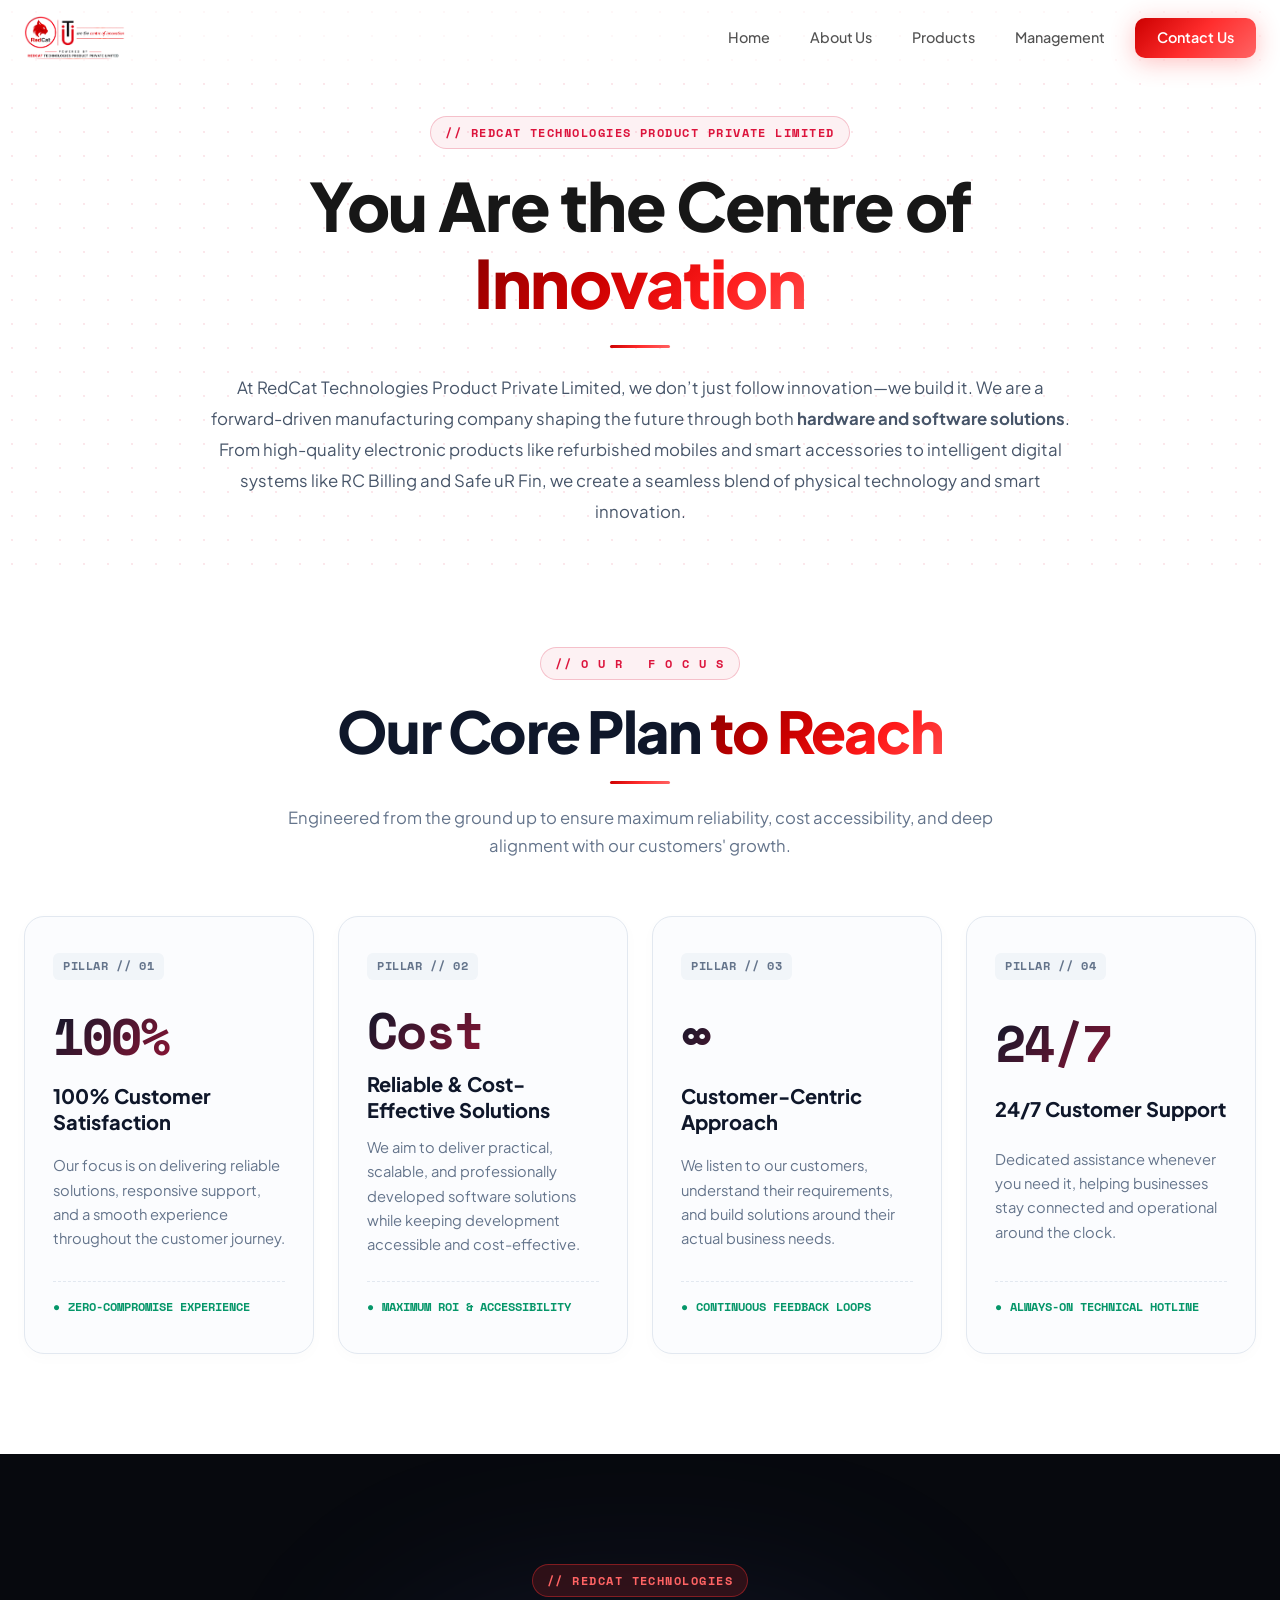
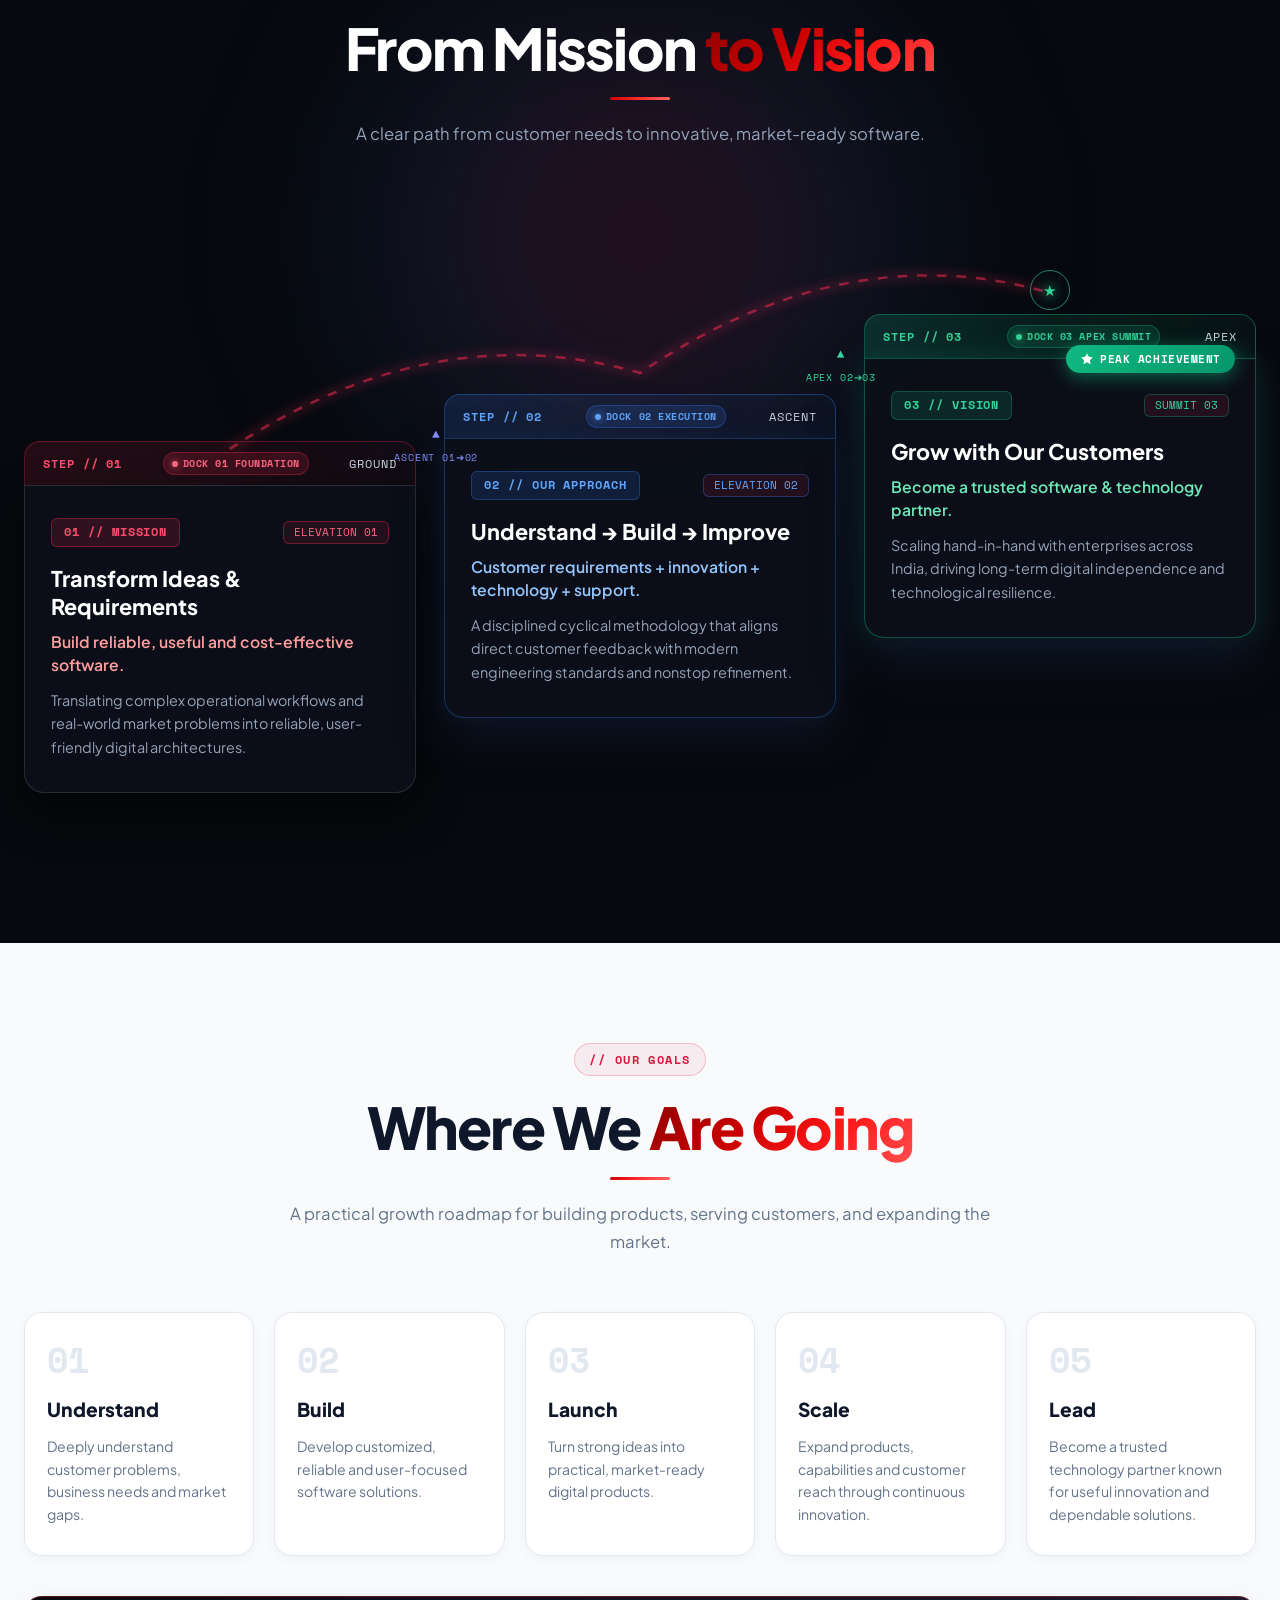
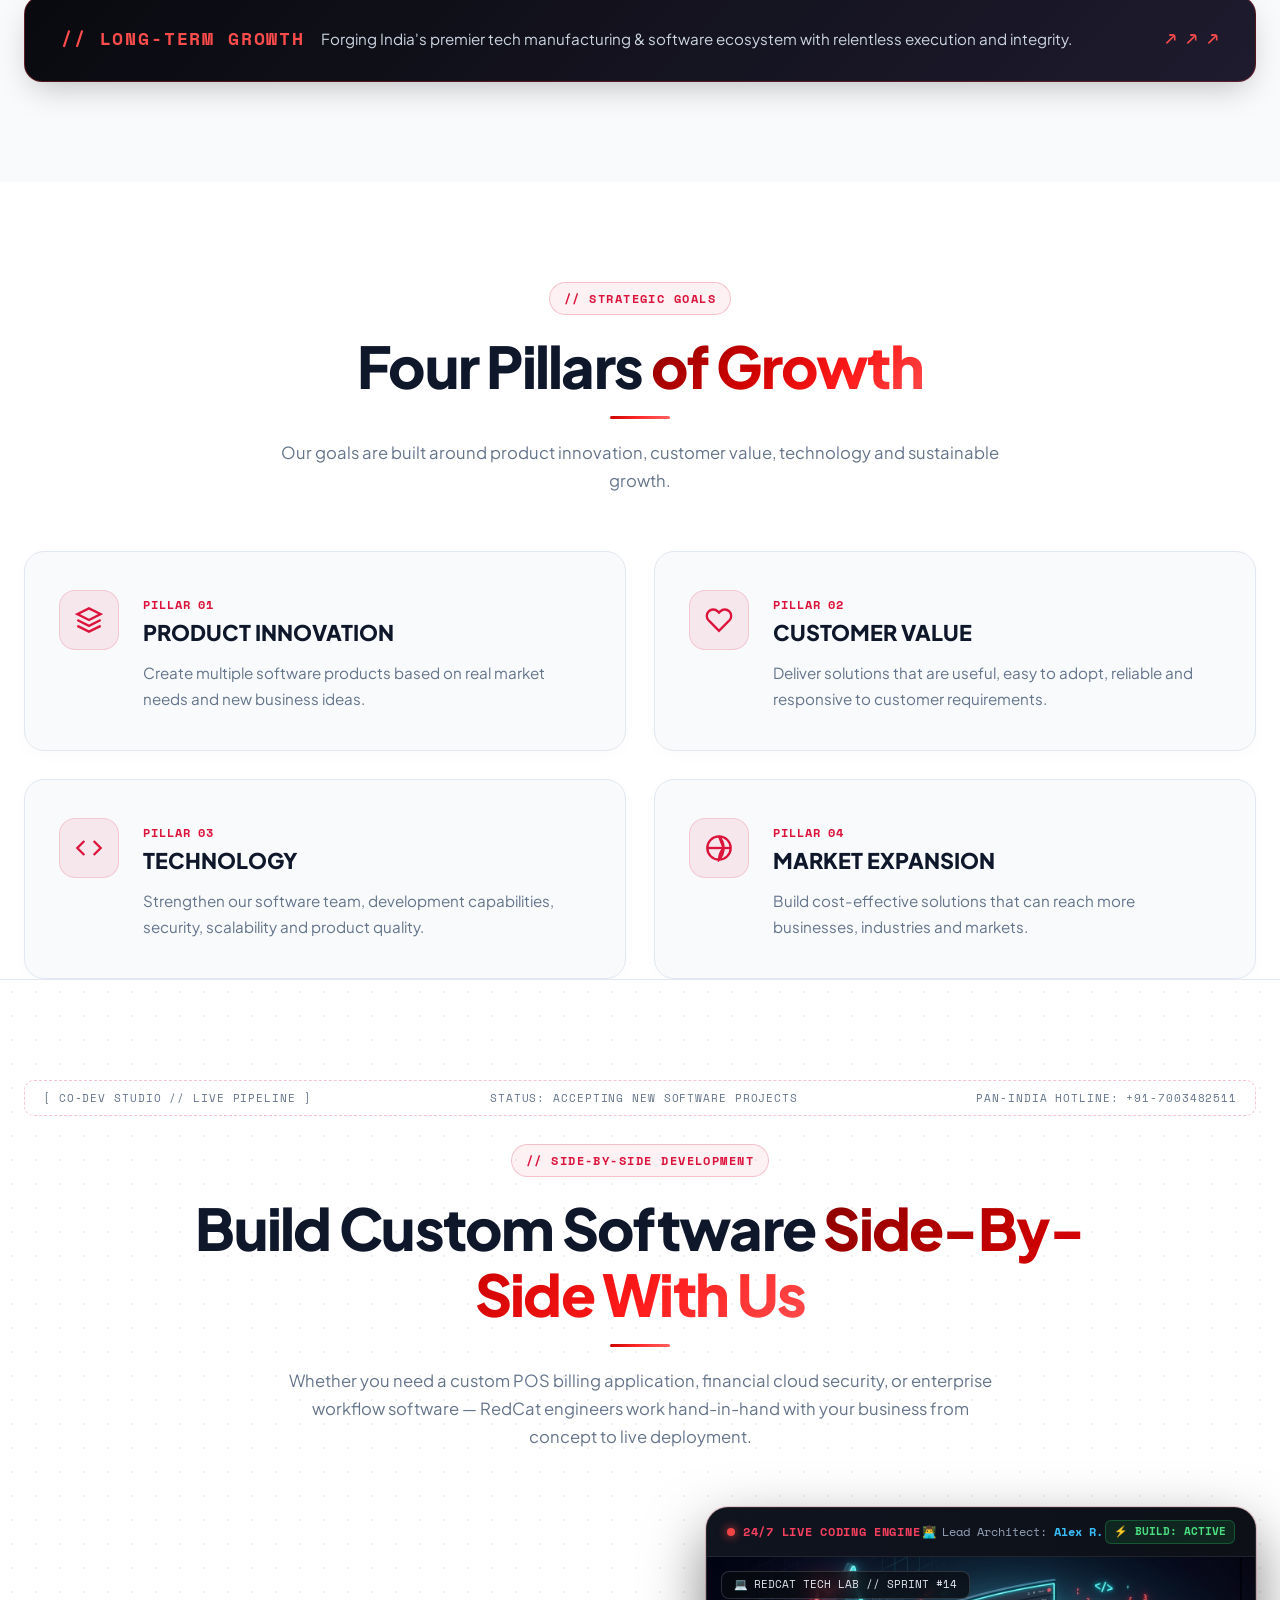
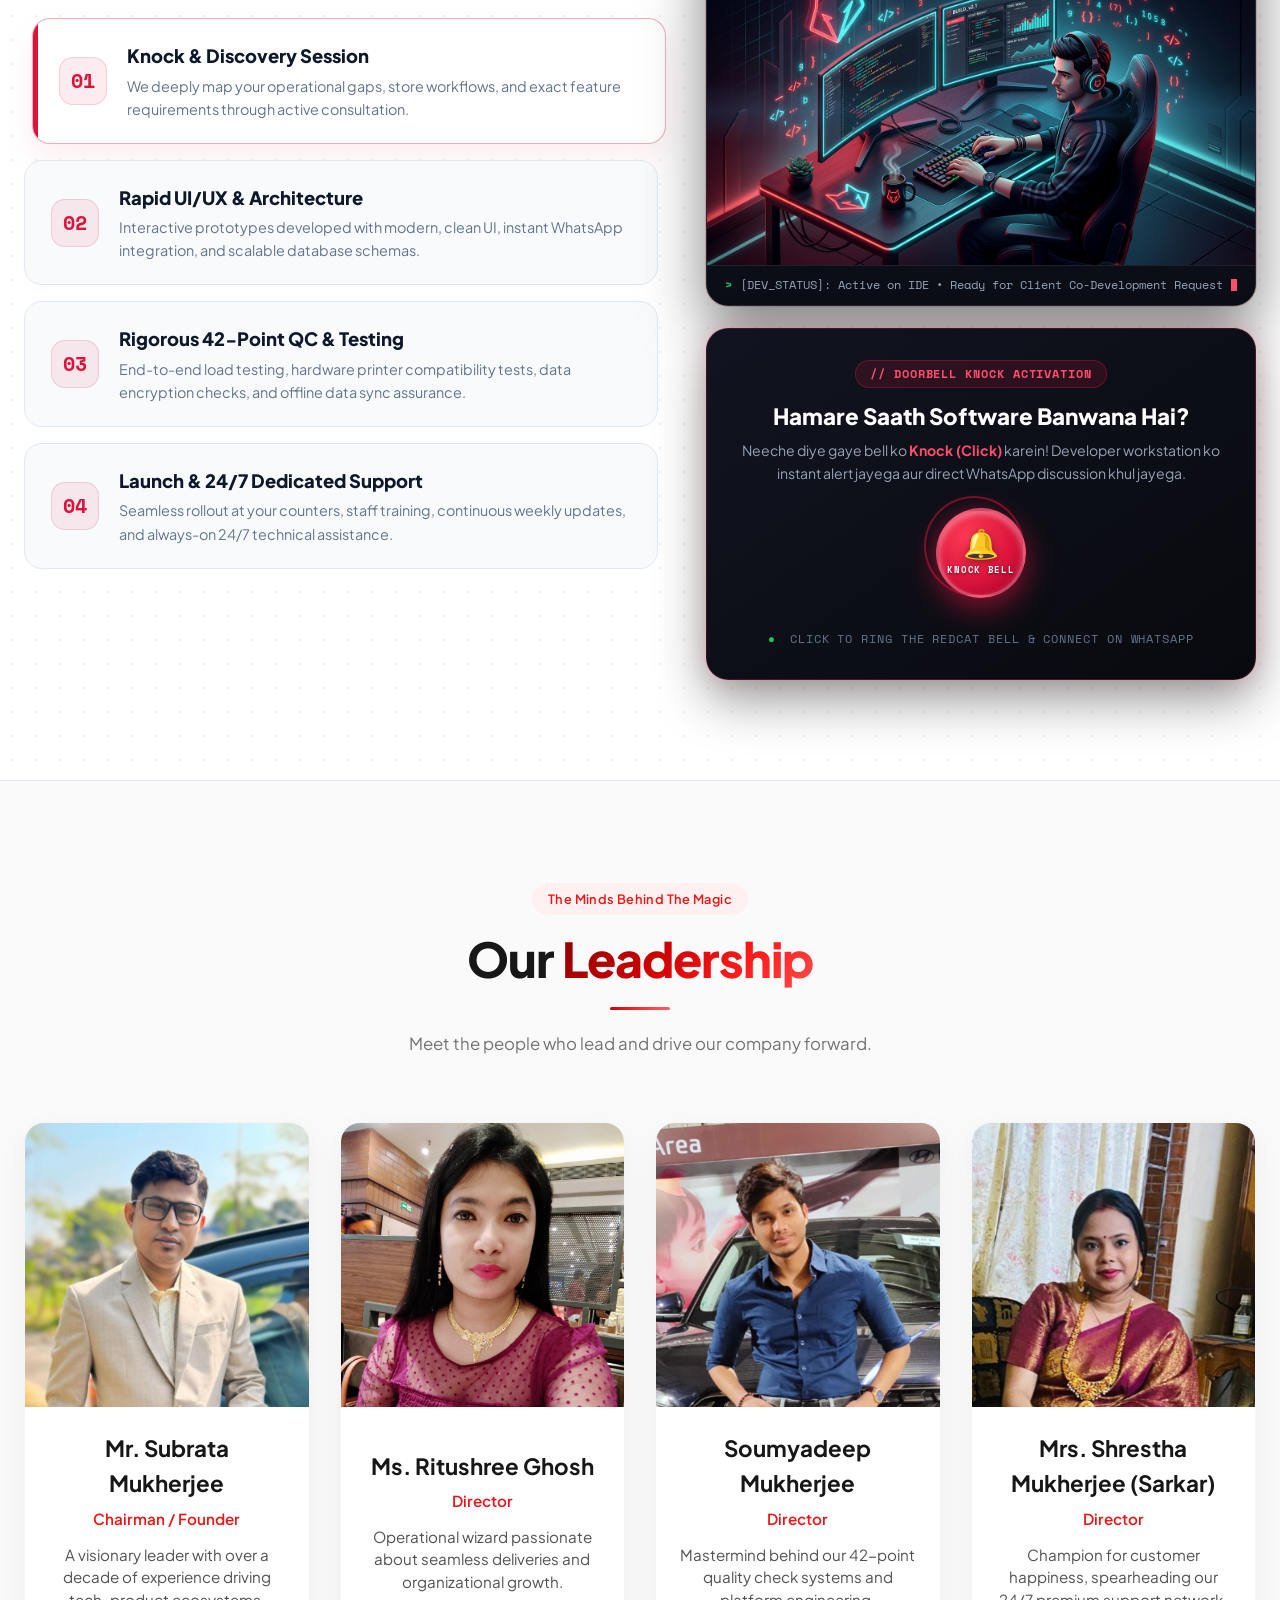
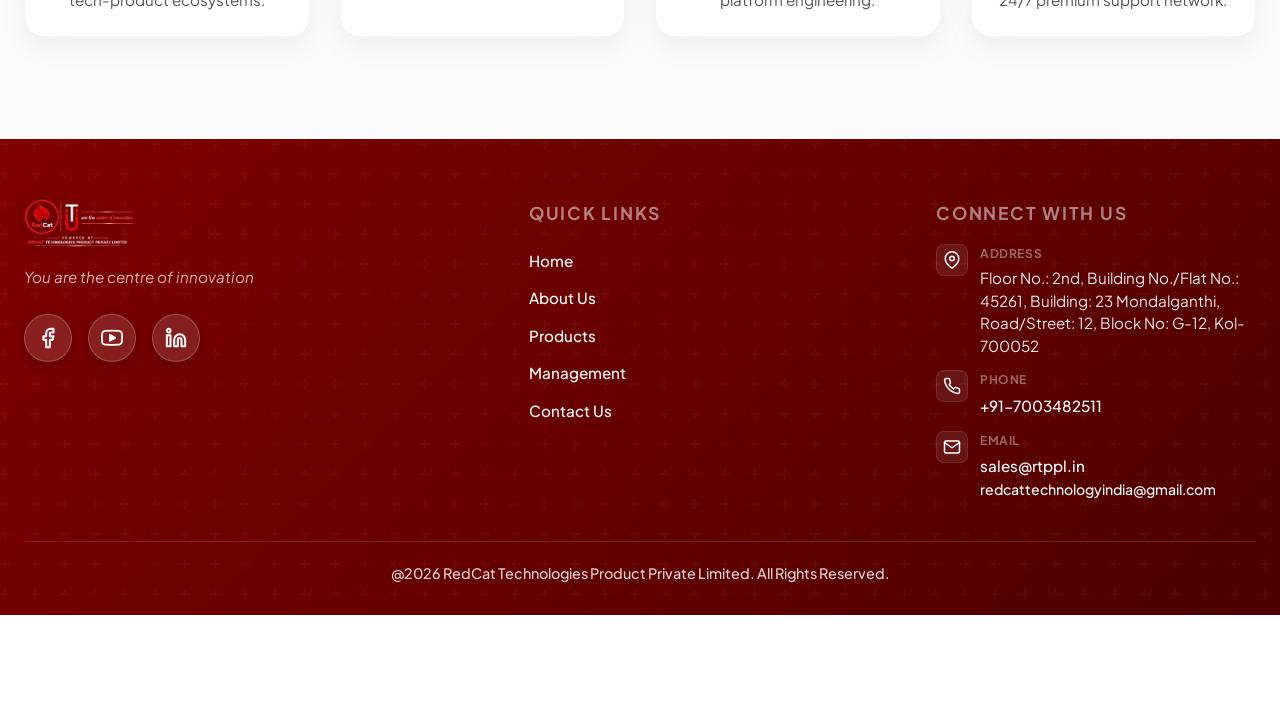
==== commit 62cb9b9f: "Fix the issues" ====
--- a/about.html
+++ b/about.html
@@ -5,8 +5,8 @@
     <meta charset="UTF-8">
     <meta name="viewport" content="width=device-width, initial-scale=1.0">
     <meta name="description"
-        content="About Red Cat Product Private Limited - Learn about our mission, our focus, and the amazing team driving our innovation.">
-    <title>About Us — Red Cat Product Pvt Ltd</title>
+        content="About RedCat Technologies Product Private Limited - Learn about our mission, our focus, and the amazing team driving our innovation.">
+    <title>About Us — RedCat Technologies Product Private Limited</title>
     <link rel="preconnect" href="https://fonts.googleapis.com">
     <link rel="preconnect" href="https://fonts.gstatic.com" crossorigin>
     <link
@@ -45,13 +45,13 @@
         style="min-height: 48vh; padding-top: calc(var(--header-height) + 40px); padding-bottom: 60px; align-items: flex-start; text-align: center;">
         <div class="container" style="max-width: var(--container-max); width: 100%;">
             <div class="section-header animate-reveal" style="margin-bottom: 0;">
-                <div class="tech-mono-badge">// REDCAT PRODUCT PRIVATE LIMITED</div>
+                <div class="tech-mono-badge">// REDCAT TECHNOLOGIES PRODUCT PRIVATE LIMITED</div>
                 <h1 class="section-header__title" style="font-size: clamp(2.5rem, 5.2vw, 4.2rem);">You Are the Centre
                     of<br><span class="gradient-text">Innovation</span></h1>
                 <div class="section-header__line" style="margin: 24px auto;"></div>
                 <p class="section-header__desc"
                     style="max-width: 860px; margin: 0 auto; line-height: 1.85; font-size: 1.05rem; color: #475569;">
-                    At Red Cat Product Private Limited, we don’t just follow innovation—we build it. We are a
+                    At RedCat Technologies Product Private Limited, we don’t just follow innovation—we build it. We are a
                     forward-driven manufacturing company shaping the future through both <strong>hardware and software
                         solutions</strong>. From high-quality electronic products like refurbished mobiles and smart
                     accessories to intelligent digital systems like RC Billing and Safe uR Fin, we create a seamless
@@ -660,7 +660,7 @@
                         </div>
                         <!-- Hidden Full Data for Modal -->
                         <div class="team-card__full-data" style="display:none;">
-                            <div class="bio">Welcome to REDCAT TECHNOLOGY PRODUCT PVT. LTD.
+                            <div class="bio">Welcome to REDCAT TECHNOLOGIES PRODUCT PRIVATE LIMITED.
                                 We grow through feedback, innovation, and continuous evolution—building meaningful
                                 solutions.
                                 “You Are the Centre of Innovation” drives us, because every idea begins with you.
@@ -685,7 +685,7 @@
                                 organizational growth.</p>
                         </div>
                         <div class="team-card__full-data" style="display:none;">
-                            <div class="bio">At REDCAT TECHNOLOGY PRODUCT PVT. LTD., we create meaningful technology
+                            <div class="bio">At REDCAT TECHNOLOGIES PRODUCT PRIVATE LIMITED, we create meaningful technology
                                 shaped
                                 by people. “You Are the Centre of Innovation” drives us to innovate with purpose,
                                 delivering
@@ -711,7 +711,7 @@
                                 engineering.</p>
                         </div>
                         <div class="team-card__full-data" style="display:none;">
-                            <div class="bio">At REDCAT TECHNOLOGY PRODUCT PVT. LTD., we build future-ready solutions
+                            <div class="bio">At REDCAT TECHNOLOGIES PRODUCT PRIVATE LIMITED, we build future-ready solutions
                                 driven
                                 by insight and innovation. “You Are the Centre of Innovation” inspires us to create
                                 impactful, powerful technology designed around you.</div>
@@ -735,7 +735,7 @@
                                 support network.</p>
                         </div>
                         <div class="team-card__full-data" style="display:none;">
-                            <div class="bio">Welcome to REDCAT TECHNOLOGY PRODUCT PVT. LTD., where ideas evolve into
+                            <div class="bio">Welcome to REDCAT TECHNOLOGIES PRODUCT PRIVATE LIMITED, where ideas evolve into
                                 impactful solutions. We grow through trust and innovation, always remembering—you are
                                 the
                                 centre of innovation guiding our journey forward.</div>
@@ -907,7 +907,7 @@
 
                 <div class="footer__bottom">
                     <div class="footer__divider"></div>
-                    <p class="footer__copyright">@2026 Red Cat Technologies Product Pvt. Ltd. All Rights Reserved.</p>
+                    <p class="footer__copyright">@2026 RedCat Technologies Product Private Limited. All Rights Reserved.</p>
                 </div>
             </div>
         </footer>
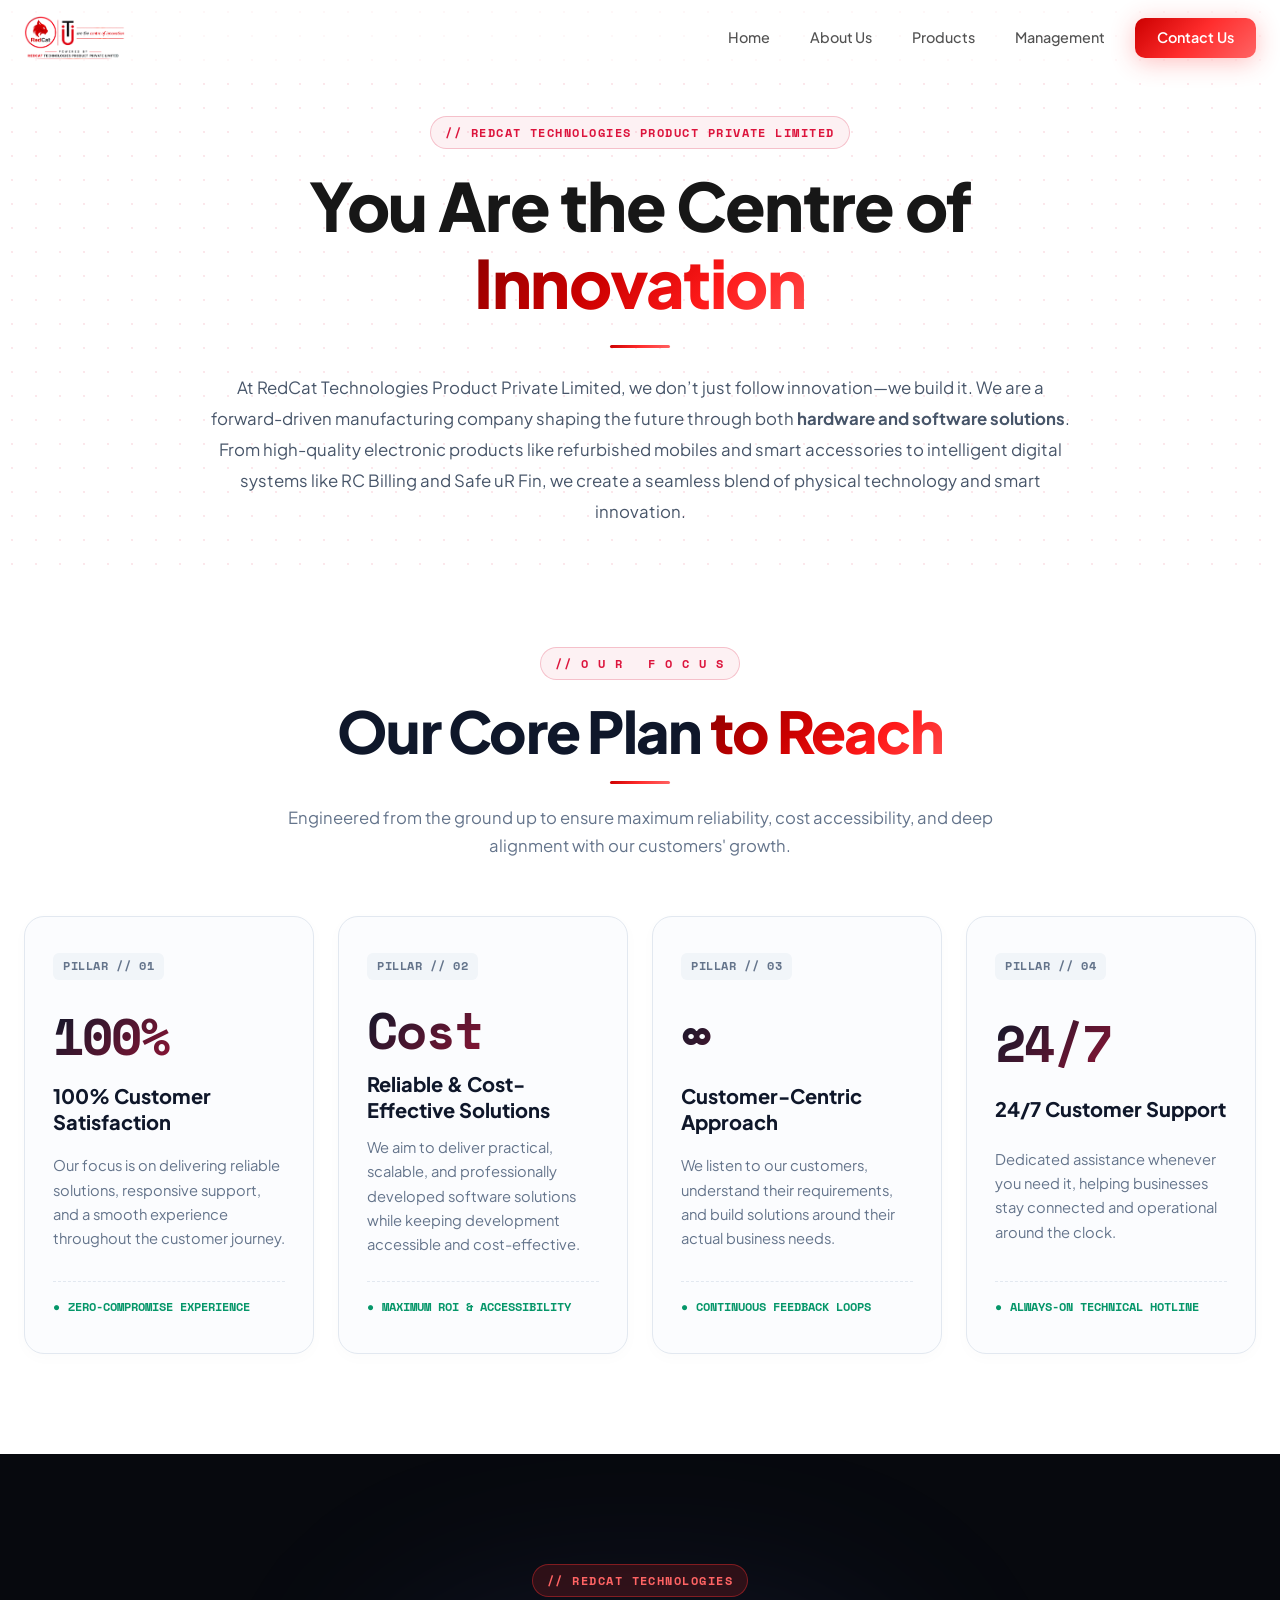
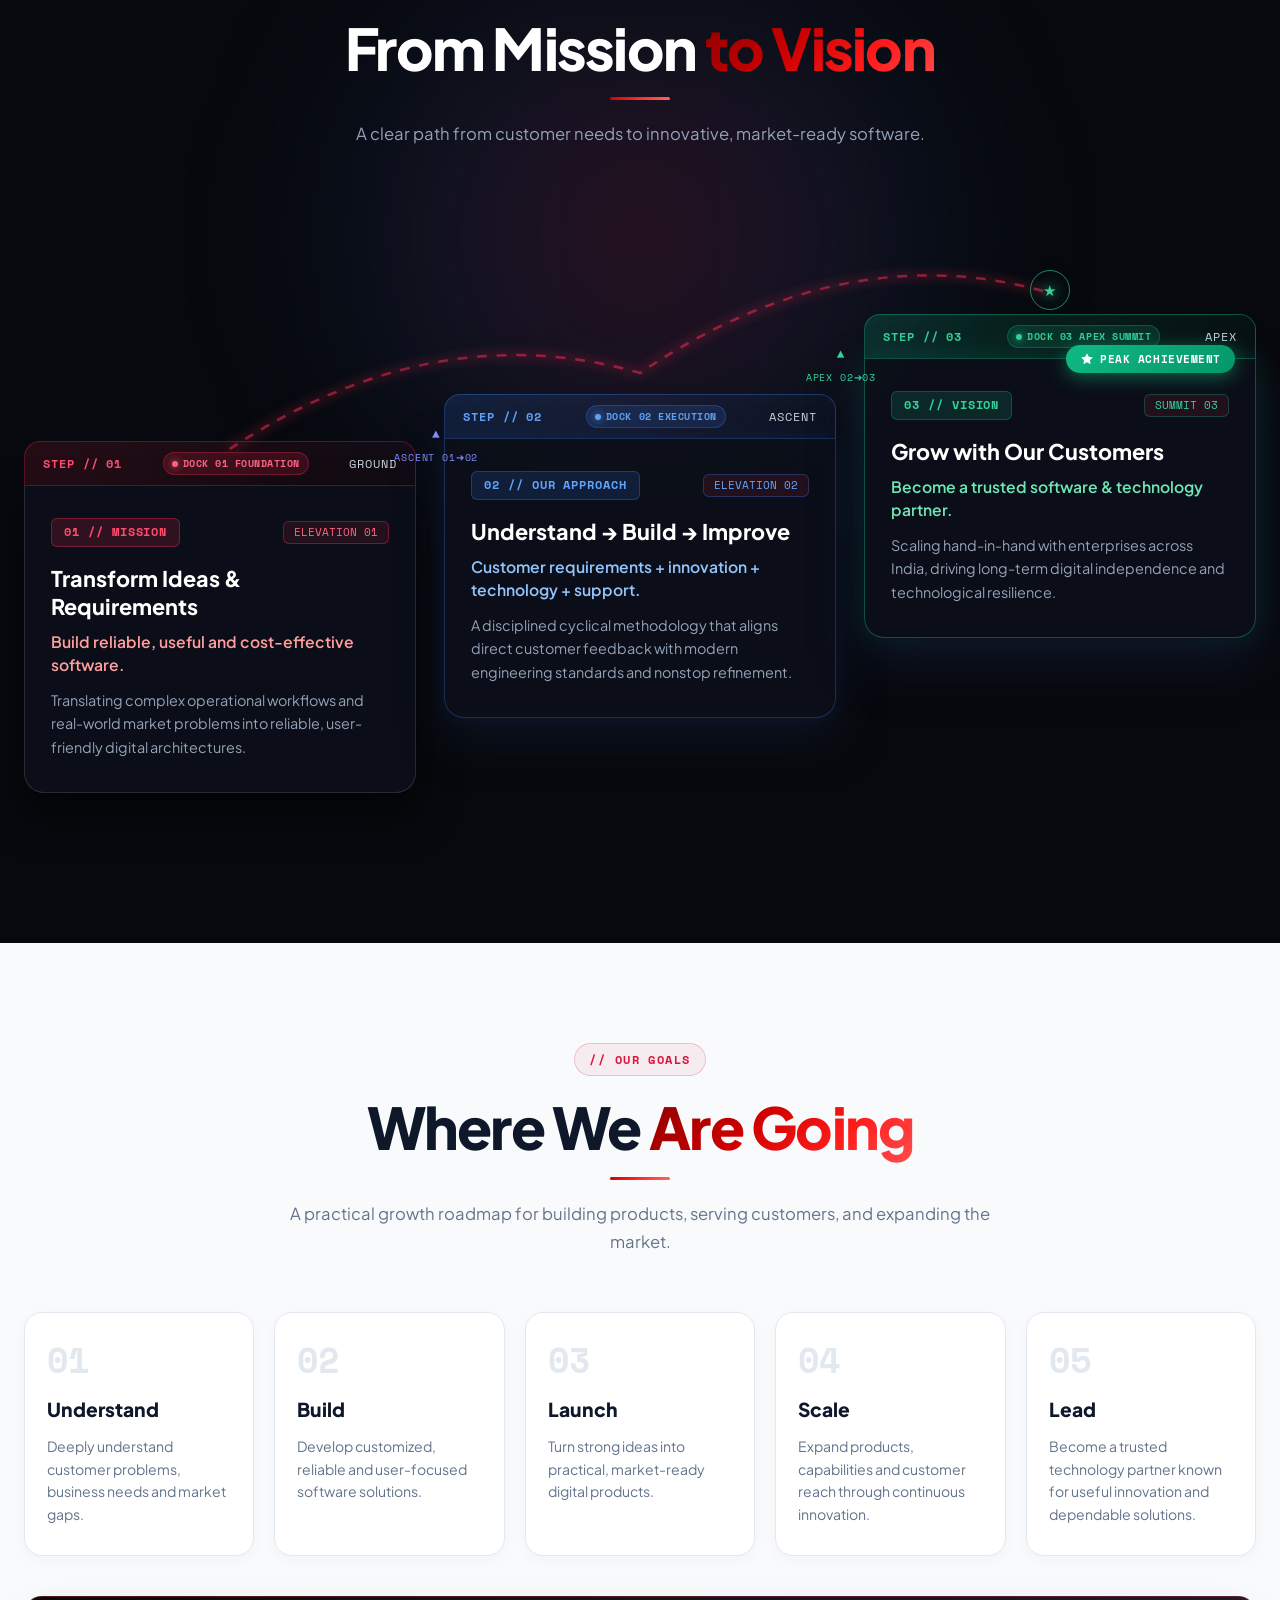
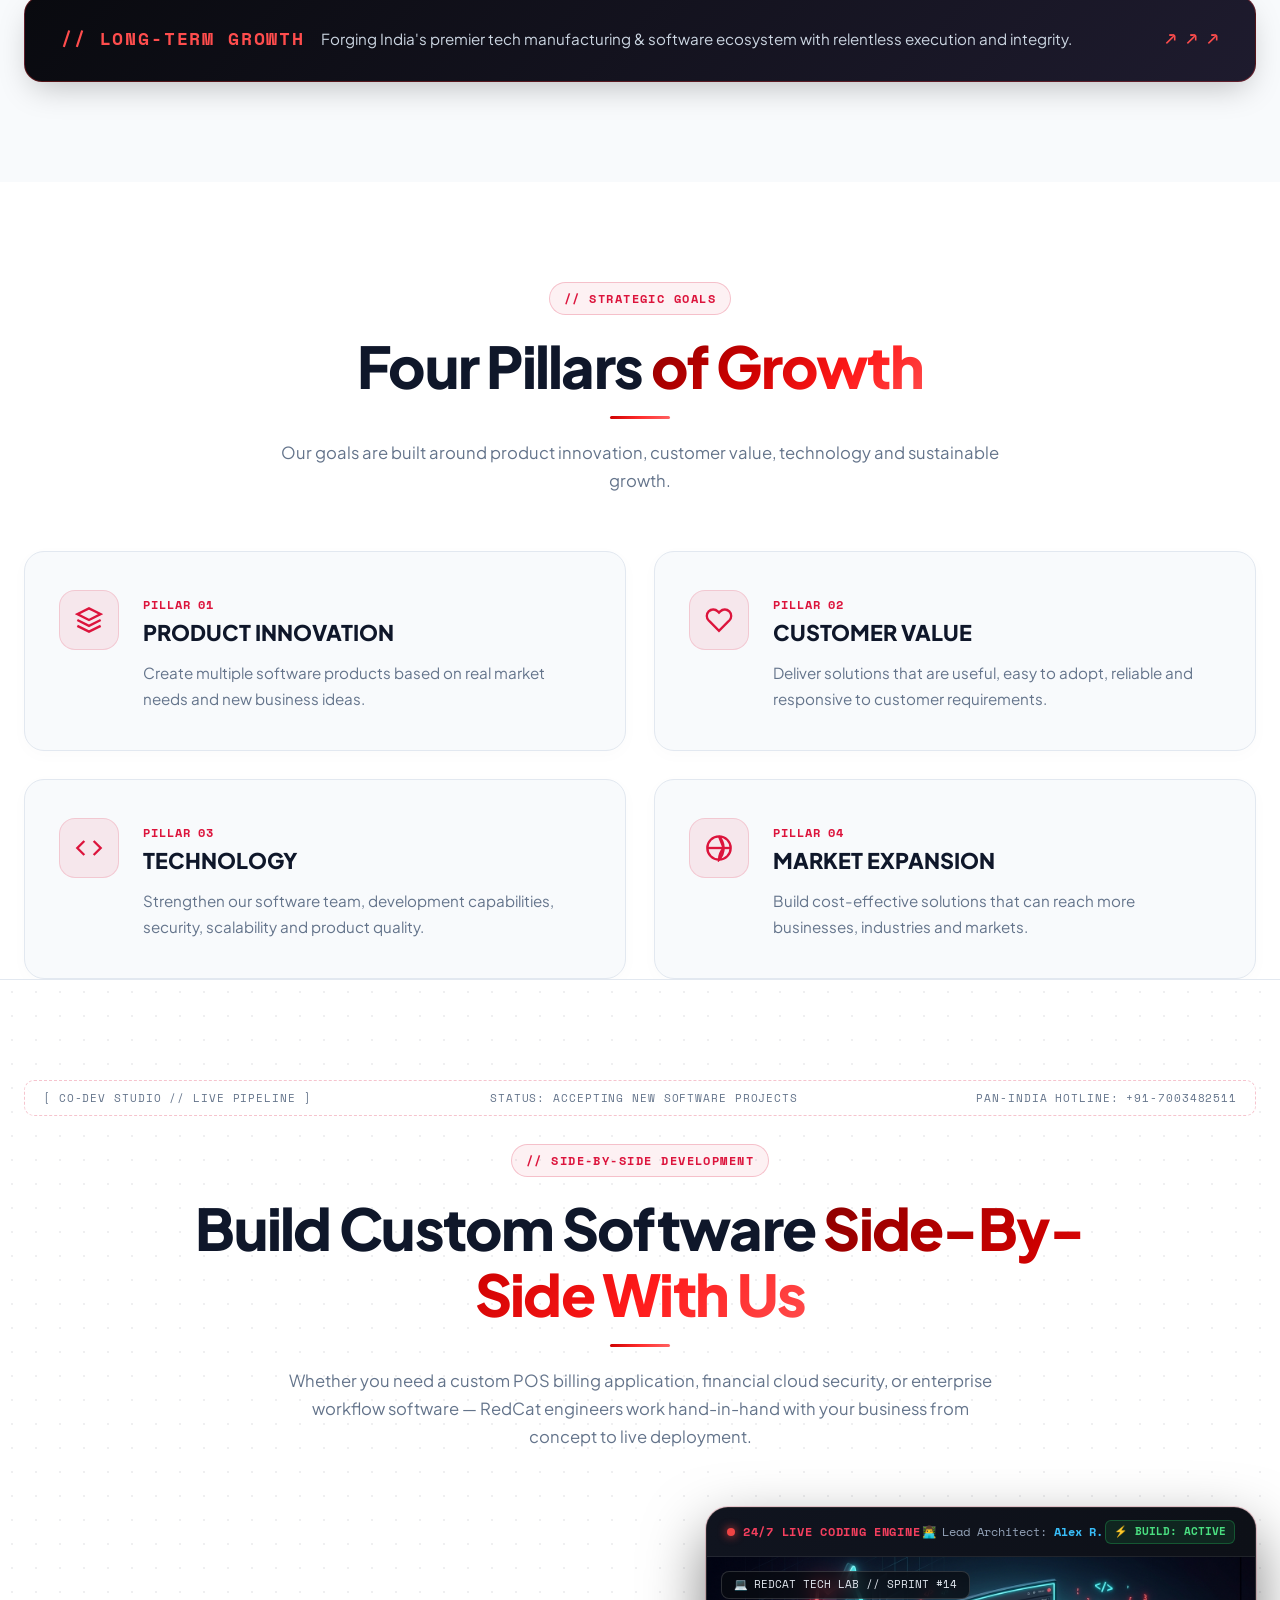
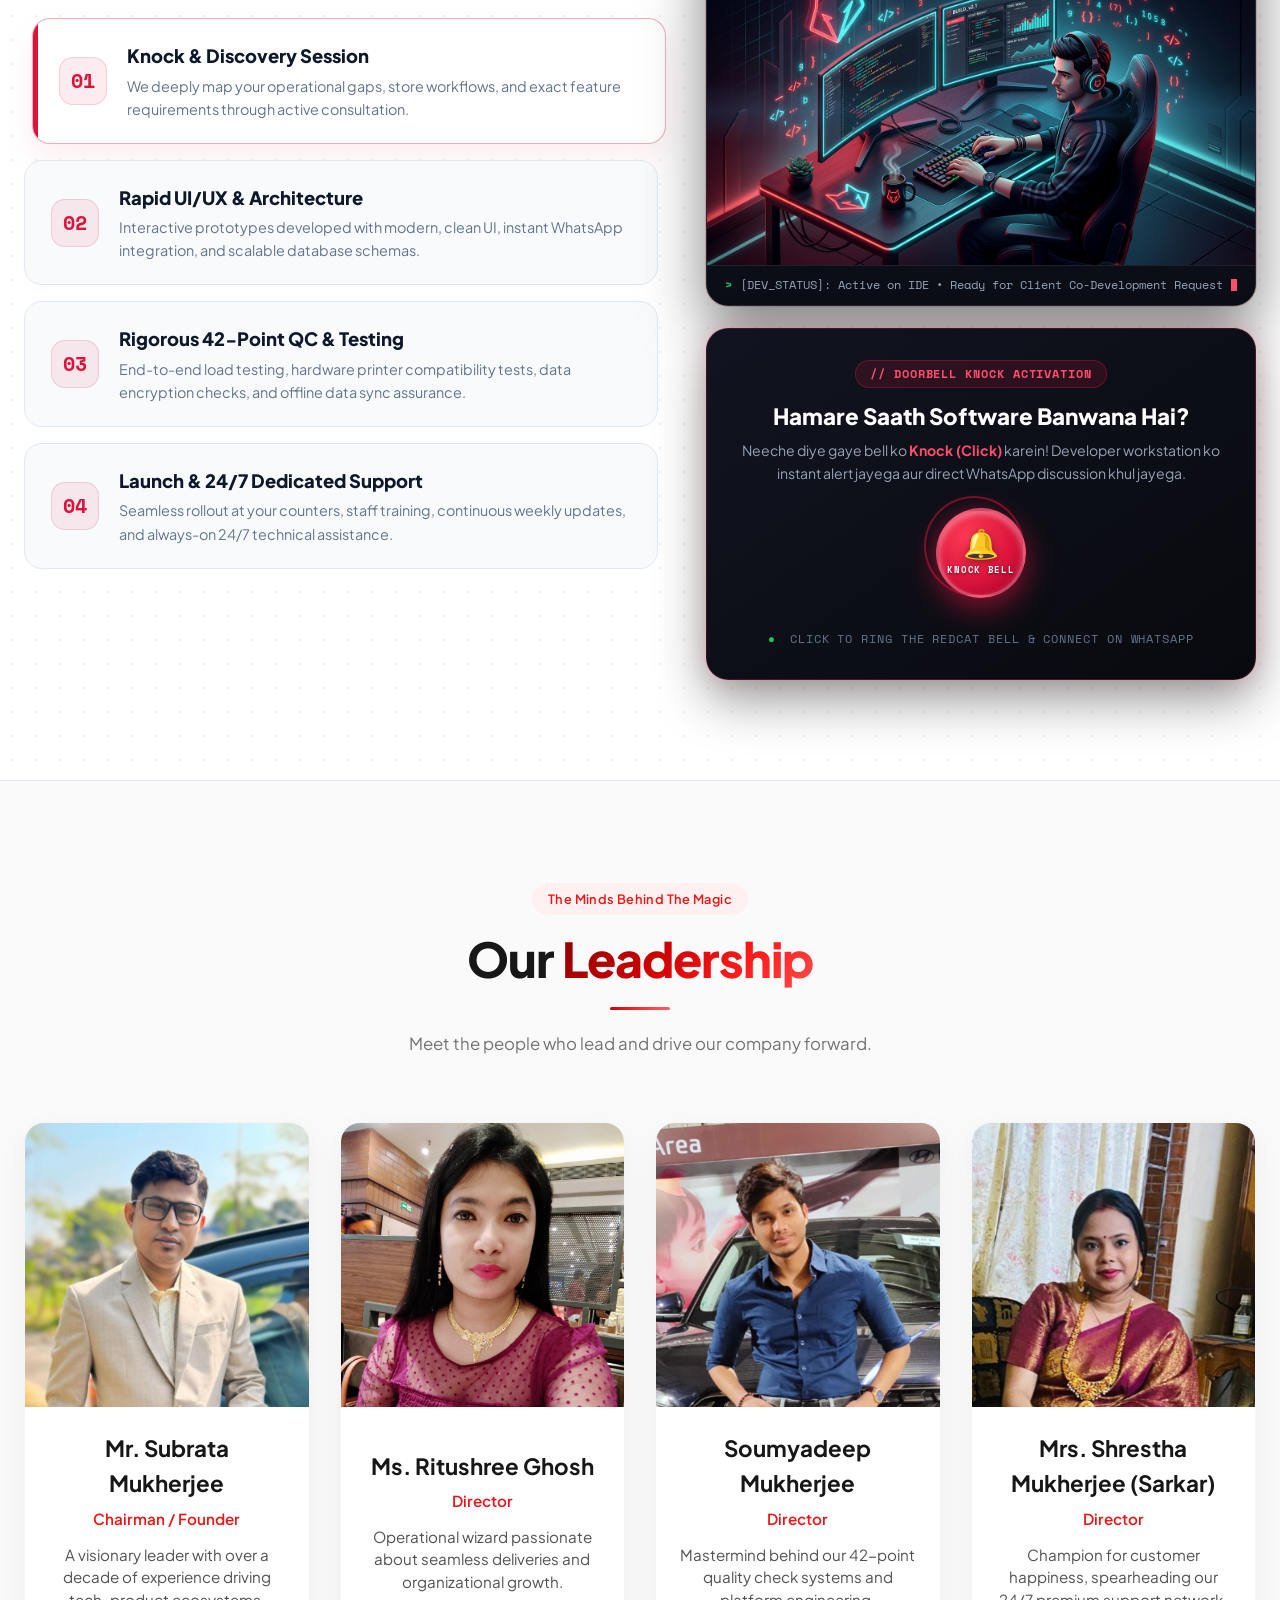
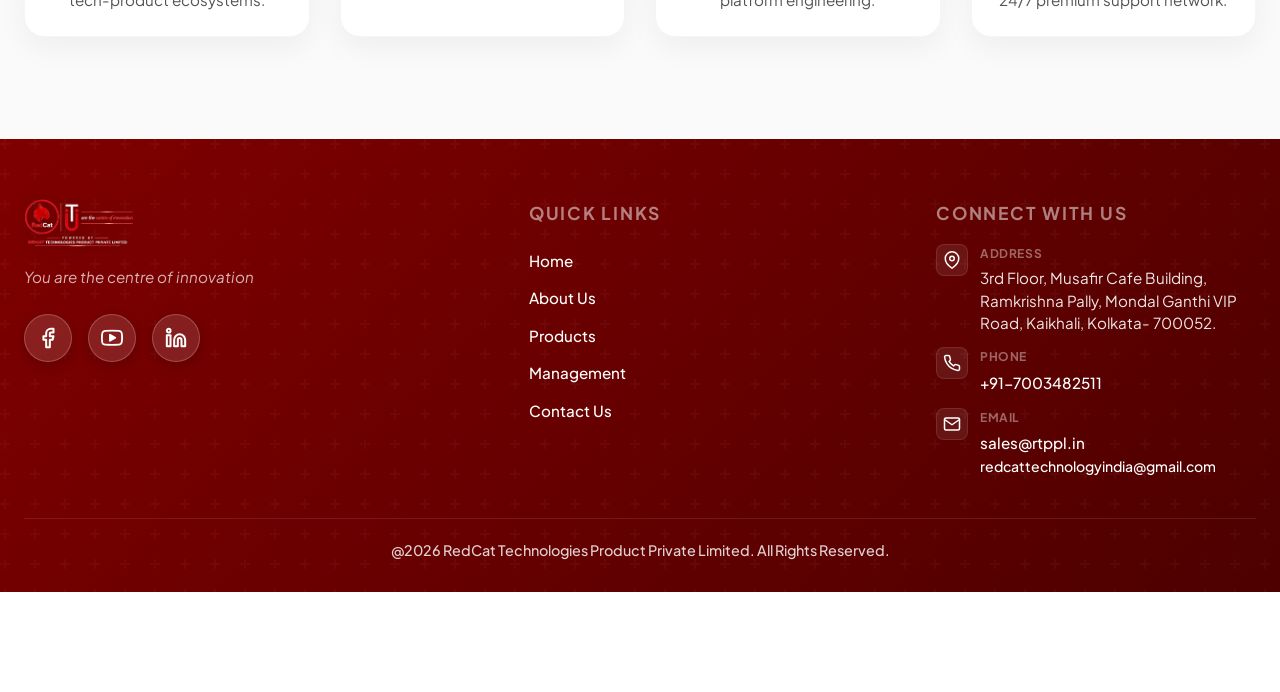
==== commit af4f338c: "Update website pages" ====
--- a/about.html
+++ b/about.html
@@ -864,8 +864,7 @@
                                 </div>
                                 <div class="footer__contact-text">
                                     <span class="footer__contact-label">Address</span>
-                                    <span class="footer__contact-value">Floor No.: 2nd, Building No./Flat No.: 45261,
-                                        Building: 23 Mondalganthi, Road/Street: 12, Block No: G-12, Kol-700052</span>
+                                    <span class="footer__contact-value">3rd Floor, Musafir Cafe Building, Ramkrishna Pally, Mondal Ganthi VIP Road, Kaikhali, Kolkata- 700052.</span>
                                 </div>
                             </div>
                             <div class="footer__contact-item">
